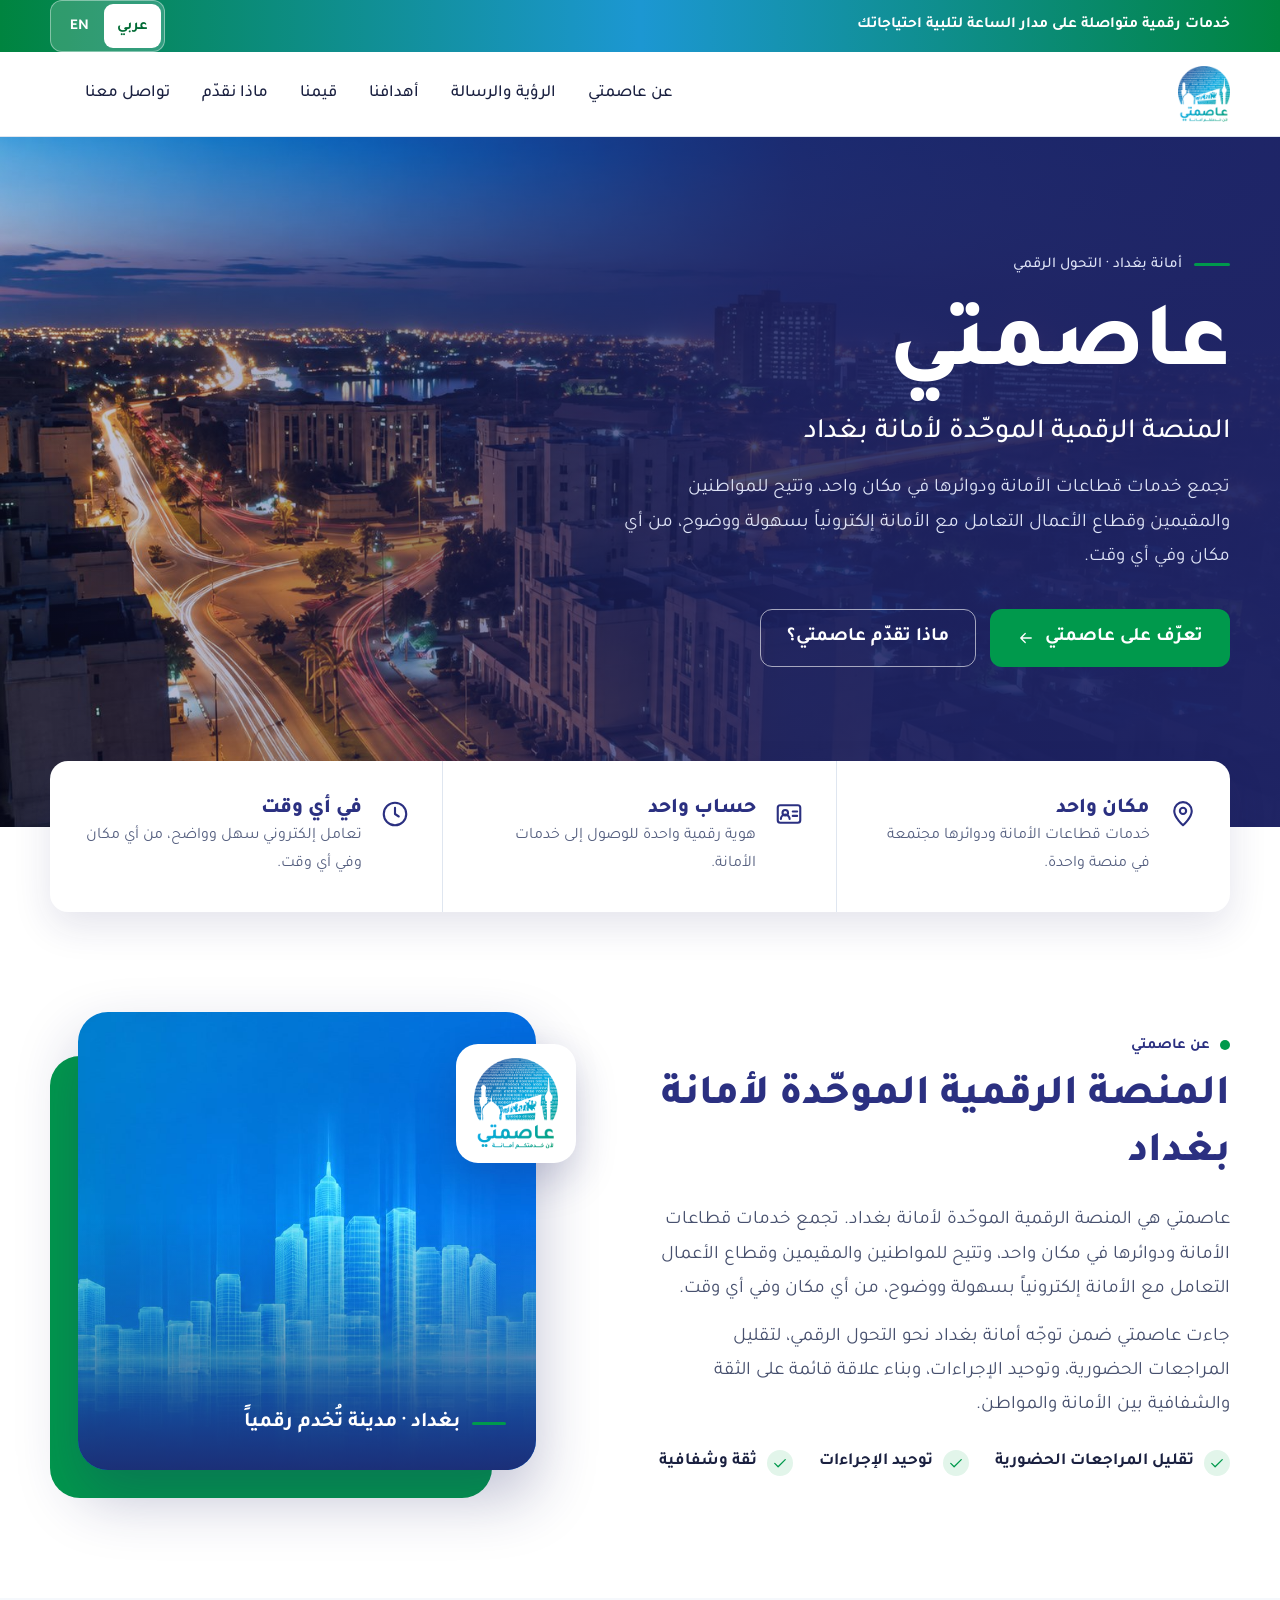
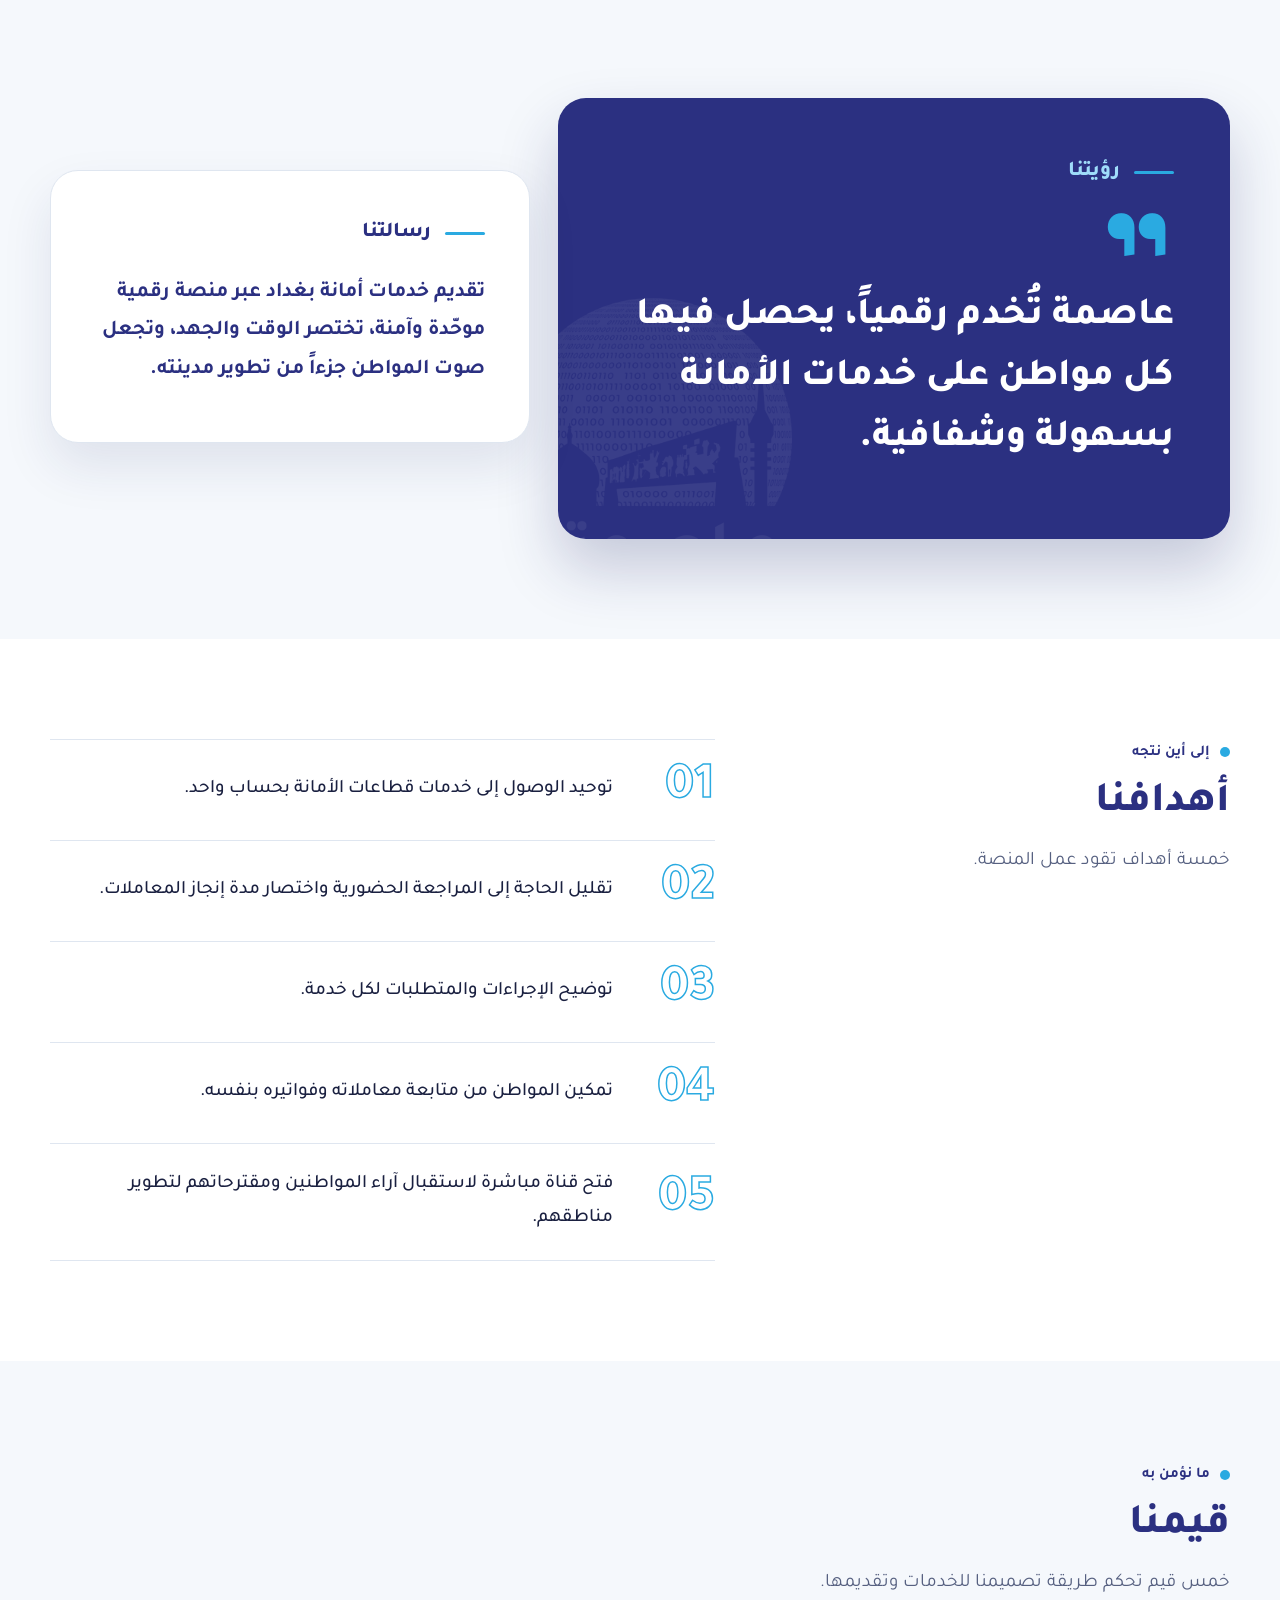
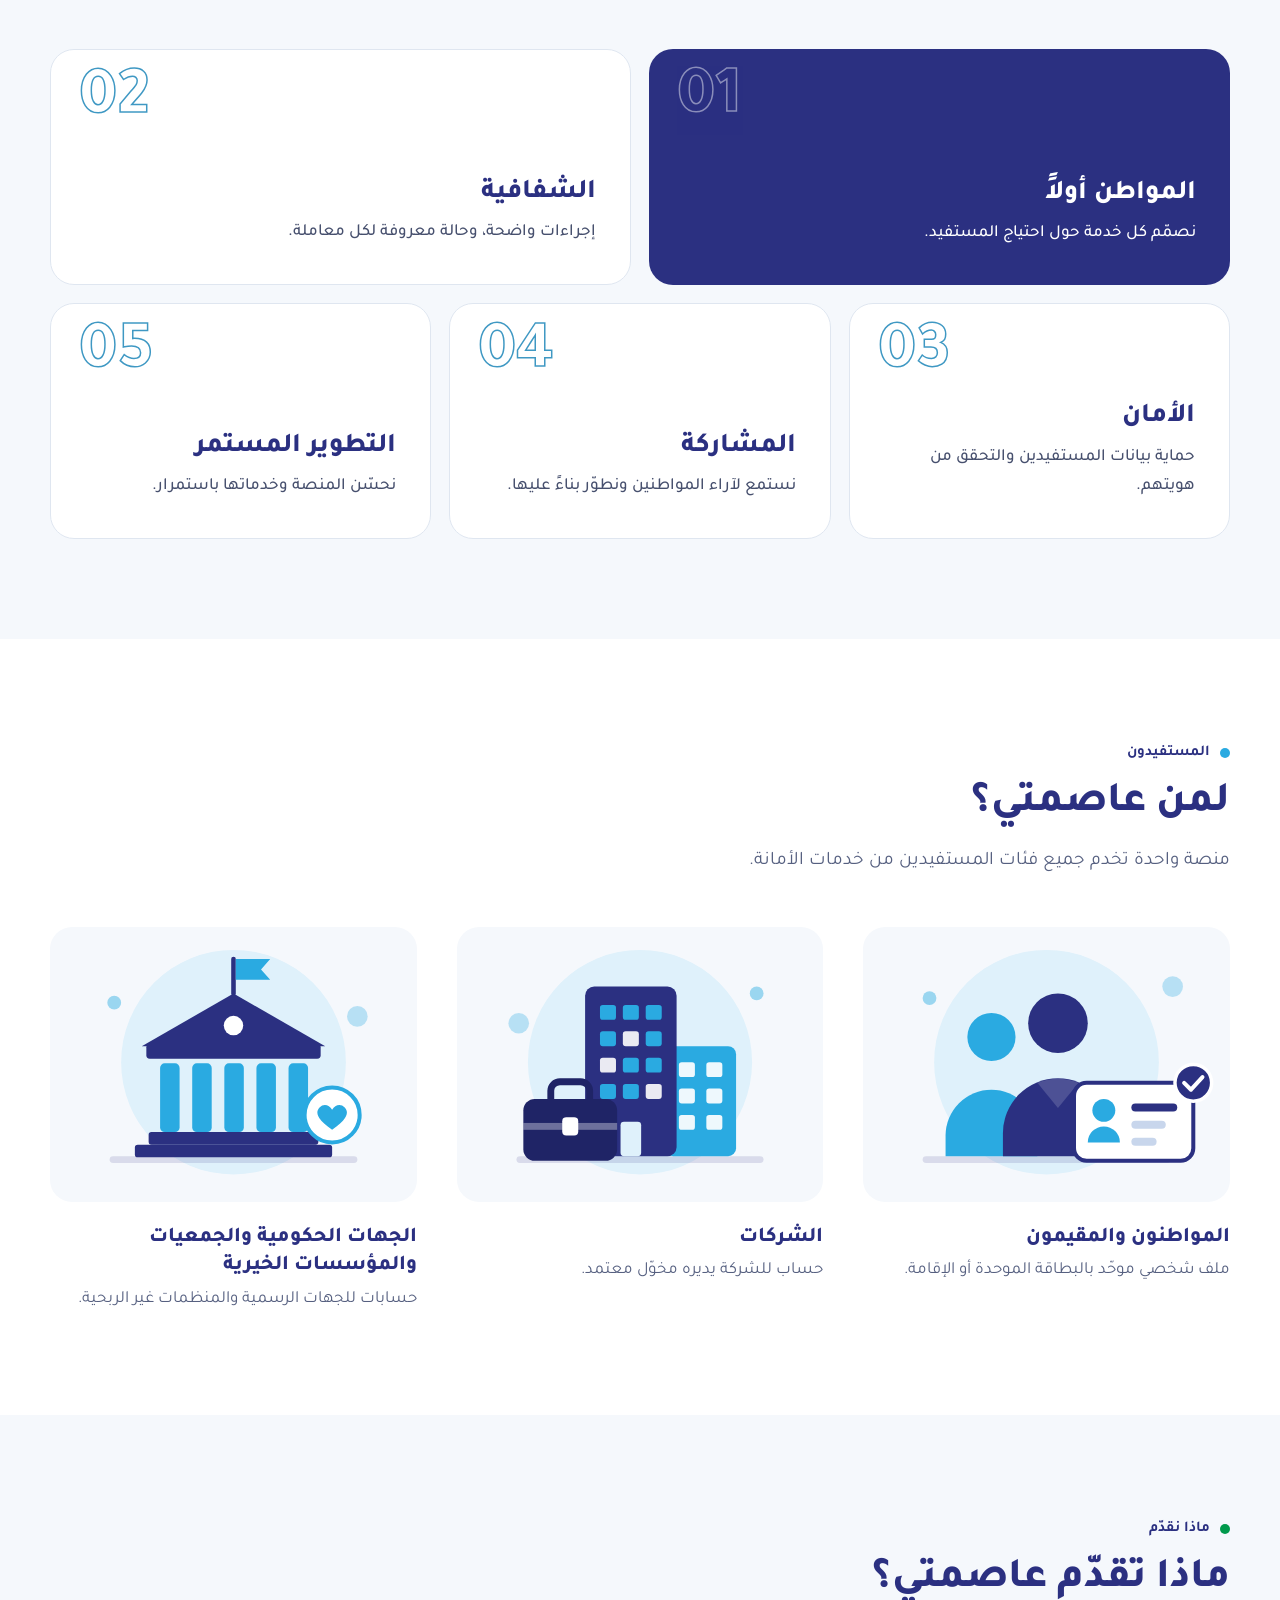
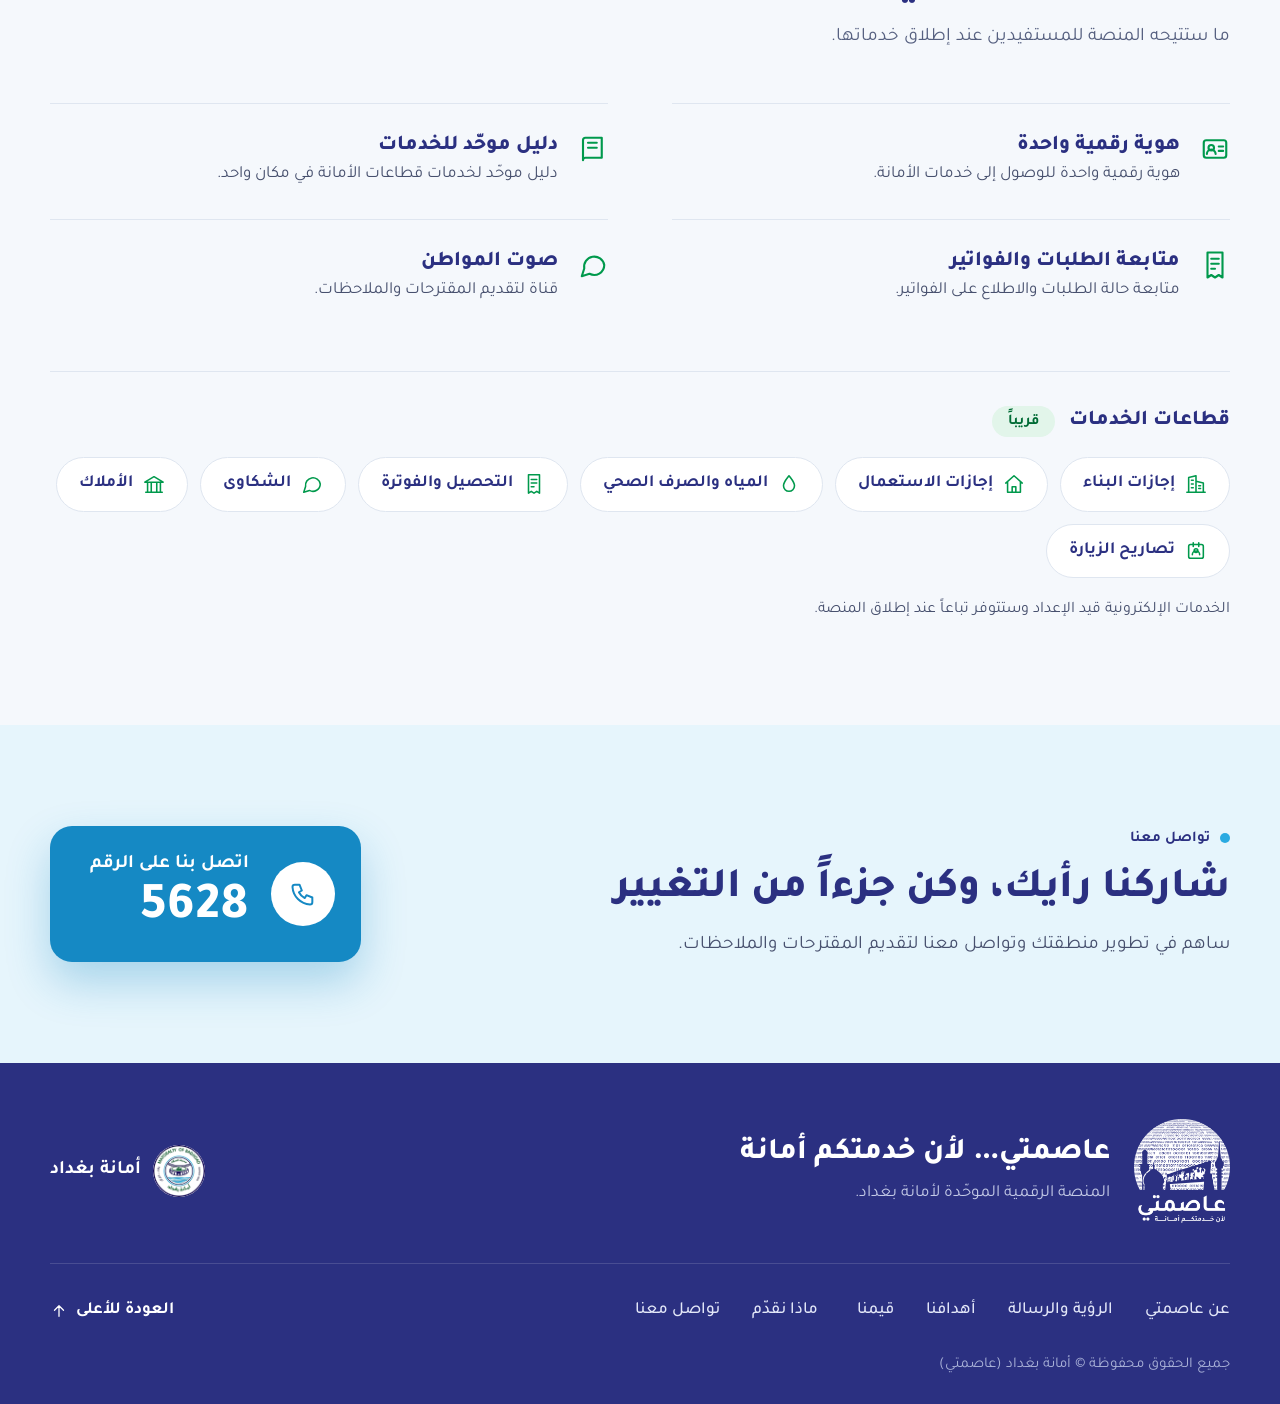
==== index.html @ 7b626559 "Add gradient top bar with tagline and language switch Co-Authored-By: Claude Fable 5.2 <noreply@anth" ====
<!DOCTYPE html>
<html lang="ar" dir="rtl">
<head>
  <meta charset="UTF-8">
  <meta name="viewport" content="width=device-width, initial-scale=1.0">
  <title>عاصمتي | المنصة الرقمية الموحّدة لأمانة بغداد</title>
  <meta name="description" content="عاصمتي هي المنصة الرقمية الموحّدة لأمانة بغداد. تجمع خدمات قطاعات الأمانة ودوائرها في مكان واحد.">
  <meta property="og:title" content="عاصمتي | Asimti">
  <meta property="og:description" content="المنصة الرقمية الموحّدة لأمانة بغداد">
  <meta property="og:image" content="assets/img/favicon-180.png">
  <link rel="icon" type="image/png" sizes="64x64" href="assets/img/favicon-64.png">
  <link rel="apple-touch-icon" href="assets/img/favicon-180.png">
  <link rel="preconnect" href="https://fonts.googleapis.com">
  <link rel="preconnect" href="https://fonts.gstatic.com" crossorigin>
  <link href="https://fonts.googleapis.com/css2?family=Tajawal:wght@400;500;700;800&display=swap" rel="stylesheet">
  <link rel="stylesheet" href="assets/css/style.css?v=25">
  <noscript><style>html:not(.ready) body { visibility: visible; }</style></noscript>
</head>
<body>
  <div class="topbar">
    <div class="container">
      <span data-i18n="top.tagline"></span>
      <div class="lang" role="group" aria-label="Language">
        <button type="button" data-lang="ar" lang="ar">عربي</button>
        <button type="button" data-lang="en" lang="en">EN</button>
      </div>
    </div>
  </div>
  <header class="site-header" id="top">
    <div class="container">
      <div class="nav">
        <a class="brand" href="#top">
          <img src="assets/img/logo.png" alt="" width="52" height="56">
          <span class="sr-only" data-i18n="brand"></span>
        </a>
        <nav class="links" id="navLinks" aria-label="Main"><a href="#about" data-i18n="nav.about"></a><a href="#vision" data-i18n="nav.vision"></a><a href="#goals" data-i18n="nav.goals"></a><a href="#values" data-i18n="nav.values"></a><a href="#offer" data-i18n="nav.offer"></a><a href="#contact" data-i18n="nav.contact"></a></nav>
        <div class="tools">
          <button class="nav-toggle" id="navToggle" type="button" aria-expanded="false" aria-controls="navLinks"><svg viewBox="0 0 24 24" width="26" height="26" fill="none" stroke="currentColor" stroke-width="1.7" stroke-linecap="round" stroke-linejoin="round" aria-hidden="true"><path d="M4 6h16M4 12h16M4 18h16"/></svg><span class="sr-only" data-i18n="nav.menu"></span></button>
        </div>
      </div>
    </div>
  </header>

  <main>
    <section class="hero" id="hero">
      <img class="hero-bg" src="assets/img/hero.jpg" alt="" width="1877" height="838" fetchpriority="high">
      <div class="container">
        <div class="hero-text">
          <span class="hero-eyebrow" data-i18n="hero.badge"></span>
          <h1 data-i18n="hero.title"></h1>
          <p class="hero-lead" data-i18n="hero.lead"></p>
          <p class="hero-copy" data-i18n="hero.text"></p>
          <div class="hero-actions">
            <a class="btn btn-green" href="#about"><span data-i18n="hero.cta1"></span><svg viewBox="0 0 24 24" width="18" height="18" fill="none" stroke="currentColor" stroke-width="1.7" stroke-linecap="round" stroke-linejoin="round" aria-hidden="true"><path d="M19 12H5M11 6l-6 6 6 6"/></svg></a>
            <a class="btn btn-outline" href="#offer" data-i18n="hero.cta2"></a>
          </div>
        </div>
      </div>
    </section>

    <section class="highlights">
      <div class="container">
        <div class="hi-bar">
          <article class="hi">
            <span class="hi-ic"><svg viewBox="0 0 24 24" width="30" height="30" fill="none" stroke="currentColor" stroke-width="1.7" stroke-linecap="round" stroke-linejoin="round" aria-hidden="true"><path d="M12 21s7-6.200 7-11.500A7 7 0 0 0 5 9.500C5 14.800 12 21 12 21Z"/><circle cx="12" cy="9.500" r="2.500"/></svg></span>
            <div><h2 data-i18n="hi.1.t"></h2><p data-i18n="hi.1.d"></p></div>
          </article>
          <article class="hi">
            <span class="hi-ic"><svg viewBox="0 0 24 24" width="30" height="30" fill="none" stroke="currentColor" stroke-width="1.7" stroke-linecap="round" stroke-linejoin="round" aria-hidden="true"><rect x="3" y="5" width="18" height="14" rx="2"/><circle cx="9" cy="11" r="2.200"/><path d="M5.500 16a3.500 3.500 0 0 1 7 0M15 10h3.500M15 13.500h3.500"/></svg></span>
            <div><h2 data-i18n="hi.2.t"></h2><p data-i18n="hi.2.d"></p></div>
          </article>
          <article class="hi">
            <span class="hi-ic"><svg viewBox="0 0 24 24" width="30" height="30" fill="none" stroke="currentColor" stroke-width="1.7" stroke-linecap="round" stroke-linejoin="round" aria-hidden="true"><circle cx="12" cy="12" r="9"/><path d="M12 7v5l3 2"/></svg></span>
            <div><h2 data-i18n="hi.3.t"></h2><p data-i18n="hi.3.d"></p></div>
          </article>
        </div>
      </div>
    </section>

    <section class="section" id="about">
      <div class="container about-grid">
        <div class="reveal">
          <header class="sec-head start">
          <span class="eyebrow" data-i18n="about.eyebrow"></span>
          <h2 data-i18n="about.title"></h2>
        </header>
          <p class="lead" data-i18n="about.p1"></p>
          <p class="lead" data-i18n="about.p2"></p>
          <ul class="ticks">
            <li><svg viewBox="0 0 24 24" width="18" height="18" fill="none" stroke="currentColor" stroke-width="1.7" stroke-linecap="round" stroke-linejoin="round" aria-hidden="true"><path d="m5 12.500 4.500 4.500L19 7.500"/></svg><span data-i18n="about.k1"></span></li>
            <li><svg viewBox="0 0 24 24" width="18" height="18" fill="none" stroke="currentColor" stroke-width="1.7" stroke-linecap="round" stroke-linejoin="round" aria-hidden="true"><path d="m5 12.500 4.500 4.500L19 7.500"/></svg><span data-i18n="about.k2"></span></li>
            <li><svg viewBox="0 0 24 24" width="18" height="18" fill="none" stroke="currentColor" stroke-width="1.7" stroke-linecap="round" stroke-linejoin="round" aria-hidden="true"><path d="m5 12.500 4.500 4.500L19 7.500"/></svg><span data-i18n="about.k3"></span></li>
          </ul>
        </div>
        <figure class="about-art reveal">
          <div class="photo">
            <img src="assets/img/city.jpg" alt="" width="2172" height="724" loading="lazy">
            <figcaption data-i18n="about.caption"></figcaption>
          </div>
          <span class="badge"><img src="assets/img/logo.png" alt="" width="84" height="91"></span>
        </figure>
      </div>
    </section>

    <section class="section alt" id="vision">
      <div class="container vm">
        <article class="vm-vision reveal">
          <img class="vm-mark" src="assets/img/logo-white.png" alt="" width="368" height="400" loading="lazy">
          <h2 data-i18n="vision.title"></h2>
          <p data-i18n="vision.text"></p>
        </article>
        <article class="vm-mission reveal">
          <h2 data-i18n="mission.title"></h2>
          <p data-i18n="mission.text"></p>
        </article>
      </div>
    </section>

    <section class="section" id="goals">
      <div class="container split">
        <header class="sec-head start">
          <span class="eyebrow" data-i18n="goals.eyebrow"></span>
          <h2 data-i18n="goals.title"></h2>
          <p data-i18n="goals.lead"></p>
        </header>
        <ol class="goals">
          <li class="reveal"><span class="num">01</span><p data-i18n="goals.1"></p></li>
          <li class="reveal"><span class="num">02</span><p data-i18n="goals.2"></p></li>
          <li class="reveal"><span class="num">03</span><p data-i18n="goals.3"></p></li>
          <li class="reveal"><span class="num">04</span><p data-i18n="goals.4"></p></li>
          <li class="reveal"><span class="num">05</span><p data-i18n="goals.5"></p></li>
        </ol>
      </div>
    </section>

    <section class="section alt" id="values">
      <div class="container">
        <header class="sec-head start">
          <span class="eyebrow" data-i18n="values.eyebrow"></span>
          <h2 data-i18n="values.title"></h2>
          <p data-i18n="values.lead"></p>
        </header>
        <div class="values">
          <article class="value v1 reveal">
            <span class="idx" aria-hidden="true">01</span>
            <h3 data-i18n="values.1.t"></h3>
            <p data-i18n="values.1.d"></p>
          </article>
          <article class="value v2 reveal">
            <span class="idx" aria-hidden="true">02</span>
            <h3 data-i18n="values.2.t"></h3>
            <p data-i18n="values.2.d"></p>
          </article>
          <article class="value v3 reveal">
            <span class="idx" aria-hidden="true">03</span>
            <h3 data-i18n="values.3.t"></h3>
            <p data-i18n="values.3.d"></p>
          </article>
          <article class="value v4 reveal">
            <span class="idx" aria-hidden="true">04</span>
            <h3 data-i18n="values.4.t"></h3>
            <p data-i18n="values.4.d"></p>
          </article>
          <article class="value v5 reveal">
            <span class="idx" aria-hidden="true">05</span>
            <h3 data-i18n="values.5.t"></h3>
            <p data-i18n="values.5.d"></p>
          </article>
        </div>
      </div>
    </section>

    <section class="section" id="who">
      <div class="container">
        <header class="sec-head">
          <span class="eyebrow" data-i18n="who.eyebrow"></span>
          <h2 data-i18n="who.title"></h2>
          <p data-i18n="who.lead"></p>
        </header>
        <div class="who">
          <article class="who-item reveal">
            <img src="assets/img/who-individual.svg?v=2" alt="" width="320" height="240" loading="lazy">
            <h3 data-i18n="who.1.t"></h3>
            <p data-i18n="who.1.d"></p>
          </article>
          <article class="who-item reveal">
            <img src="assets/img/who-business.svg?v=2" alt="" width="320" height="240" loading="lazy">
            <h3 data-i18n="who.2.t"></h3>
            <p data-i18n="who.2.d"></p>
          </article>
          <article class="who-item reveal">
            <img src="assets/img/who-government.svg?v=2" alt="" width="320" height="240" loading="lazy">
            <h3 data-i18n="who.3.t"></h3>
            <p data-i18n="who.3.d"></p>
          </article>
        </div>
      </div>
    </section>

    <section class="section alt" id="offer">
      <div class="container">
        <header class="sec-head">
          <span class="eyebrow" data-i18n="offer.eyebrow"></span>
          <h2 data-i18n="offer.title"></h2>
          <p data-i18n="offer.lead"></p>
        </header>
        <div class="offers">
          <article class="offer reveal">
            <span class="offer-ic"><svg viewBox="0 0 24 24" width="30" height="30" fill="none" stroke="currentColor" stroke-width="1.7" stroke-linecap="round" stroke-linejoin="round" aria-hidden="true"><rect x="3" y="5" width="18" height="14" rx="2"/><circle cx="9" cy="11" r="2.200"/><path d="M5.500 16a3.500 3.500 0 0 1 7 0M15 10h3.500M15 13.500h3.500"/></svg></span>
            <div>
              <h3 data-i18n="offer.1.t"></h3>
              <p data-i18n="offer.1.d"></p>
            </div>
          </article>
          <article class="offer reveal">
            <span class="offer-ic"><svg viewBox="0 0 24 24" width="30" height="30" fill="none" stroke="currentColor" stroke-width="1.7" stroke-linecap="round" stroke-linejoin="round" aria-hidden="true"><path d="M4 5a2 2 0 0 1 2-2h13v16H6a2 2 0 0 0-2 2V5ZM8 7h7M8 11h7"/></svg></span>
            <div>
              <h3 data-i18n="offer.2.t"></h3>
              <p data-i18n="offer.2.d"></p>
            </div>
          </article>
          <article class="offer reveal">
            <span class="offer-ic"><svg viewBox="0 0 24 24" width="30" height="30" fill="none" stroke="currentColor" stroke-width="1.7" stroke-linecap="round" stroke-linejoin="round" aria-hidden="true"><path d="M6 2h12v20l-3-2-3 2-3-2-3 2V2ZM9 7h6M9 11h6M9 15h3"/></svg></span>
            <div>
              <h3 data-i18n="offer.3.t"></h3>
              <p data-i18n="offer.3.d"></p>
            </div>
          </article>
          <article class="offer reveal">
            <span class="offer-ic"><svg viewBox="0 0 24 24" width="30" height="30" fill="none" stroke="currentColor" stroke-width="1.7" stroke-linecap="round" stroke-linejoin="round" aria-hidden="true"><path d="M21 12a8 8 0 0 1-11.800 7L3 21l2-6.200A8 8 0 1 1 21 12Z"/></svg></span>
            <div>
              <h3 data-i18n="offer.4.t"></h3>
              <p data-i18n="offer.4.d"></p>
            </div>
          </article>
        </div>
        <div class="sectors reveal">
          <div class="sectors-head">
            <h3 data-i18n="sectors.title"></h3>
            <span class="soon" data-i18n="soon"></span>
          </div>
          <ul class="sector-grid">
            <li><svg viewBox="0 0 24 24" width="22" height="22" fill="none" stroke="currentColor" stroke-width="1.7" stroke-linecap="round" stroke-linejoin="round" aria-hidden="true"><path d="M4 21V5l8-2v18M12 9l8 2v10M2 21h20M7 8h2M7 12h2M7 16h2M15 14h2M15 17h2"/></svg><span data-i18n="sector.1"></span></li>
            <li><svg viewBox="0 0 24 24" width="22" height="22" fill="none" stroke="currentColor" stroke-width="1.7" stroke-linecap="round" stroke-linejoin="round" aria-hidden="true"><path d="M3 11 12 3l9 8M5 10v11h14V10M10 21v-6h4v6"/></svg><span data-i18n="sector.2"></span></li>
            <li><svg viewBox="0 0 24 24" width="22" height="22" fill="none" stroke="currentColor" stroke-width="1.7" stroke-linecap="round" stroke-linejoin="round" aria-hidden="true"><path d="M12 3c3 4 6 7 6 11a6 6 0 0 1-12 0c0-4 3-7 6-11Z"/></svg><span data-i18n="sector.3"></span></li>
            <li><svg viewBox="0 0 24 24" width="22" height="22" fill="none" stroke="currentColor" stroke-width="1.7" stroke-linecap="round" stroke-linejoin="round" aria-hidden="true"><path d="M6 2h12v20l-3-2-3 2-3-2-3 2V2ZM9 7h6M9 11h6M9 15h3"/></svg><span data-i18n="sector.4"></span></li>
            <li><svg viewBox="0 0 24 24" width="22" height="22" fill="none" stroke="currentColor" stroke-width="1.7" stroke-linecap="round" stroke-linejoin="round" aria-hidden="true"><path d="M21 12a8 8 0 0 1-11.800 7L3 21l2-6.200A8 8 0 1 1 21 12Z"/></svg><span data-i18n="sector.5"></span></li>
            <li><svg viewBox="0 0 24 24" width="22" height="22" fill="none" stroke="currentColor" stroke-width="1.7" stroke-linecap="round" stroke-linejoin="round" aria-hidden="true"><path d="M3 21h18M5 21V10M9 21V10M15 21V10M19 21V10M2 10l10-6 10 6Z"/></svg><span data-i18n="sector.6"></span></li>
            <li><svg viewBox="0 0 24 24" width="22" height="22" fill="none" stroke="currentColor" stroke-width="1.7" stroke-linecap="round" stroke-linejoin="round" aria-hidden="true"><rect x="4" y="5" width="16" height="15" rx="2"/><path d="M9 3v4M15 3v4M8 16a4 4 0 0 1 8 0"/><circle cx="12" cy="11.500" r="2"/></svg><span data-i18n="sector.7"></span></li>
          </ul>
          <p class="sectors-note" data-i18n="sectors.note"></p>
        </div>
      </div>
    </section>

    <section class="section blue" id="contact">
      <div class="container contact reveal">
        <div class="contact-text">
          <span class="eyebrow" data-i18n="contact.eyebrow"></span>
          <h2 data-i18n="contact.title"></h2>
          <p data-i18n="contact.text"></p>
        </div>
        <a class="phone" href="tel:5628">
          <span class="phone-ic"><svg viewBox="0 0 24 24" width="28" height="28" fill="none" stroke="currentColor" stroke-width="1.7" stroke-linecap="round" stroke-linejoin="round" aria-hidden="true"><path d="M5 4h4l2 5-2.500 1.500a11 11 0 0 0 5 5L15 13l5 2v4a2 2 0 0 1-2 2A16 16 0 0 1 3 6a2 2 0 0 1 2-2Z"/></svg></span>
          <span class="phone-text"><small data-i18n="contact.call"></small><b dir="ltr">5628</b></span>
        </a>
      </div>
    </section>
  </main>

  <footer class="site-footer">
    <div class="container">
      <div class="footer-top">
        <div class="footer-brand">
          <img src="assets/img/logo-white.png" alt="" width="96" height="104">
          <div>
            <strong data-i18n="slogan.big"></strong>
            <p data-i18n="footer.text"></p>
          </div>
        </div>
        <span class="owner"><img src="assets/img/baghdad.png" alt="" width="52" height="52"><span data-i18n="footer.owner"></span></span>
      </div>
      <div class="footer-bottom">
        <ul class="footer-links"><li><a href="#about" data-i18n="nav.about"></a></li><li><a href="#vision" data-i18n="nav.vision"></a></li><li><a href="#goals" data-i18n="nav.goals"></a></li><li><a href="#values" data-i18n="nav.values"></a></li><li><a href="#offer" data-i18n="nav.offer"></a></li><li><a href="#contact" data-i18n="nav.contact"></a></li></ul>
        <a class="to-top" href="#top"><span data-i18n="footer.top"></span><svg viewBox="0 0 24 24" width="18" height="18" fill="none" stroke="currentColor" stroke-width="1.7" stroke-linecap="round" stroke-linejoin="round" aria-hidden="true"><path d="M12 19V5M6 11l6-6 6 6"/></svg></a>
      </div>
      <p class="footer-rights" data-i18n="footer.rights"></p>
    </div>
  </footer>

  <script src="assets/js/site.js?v=25"></script>
</body>
</html>
---- assets/css/style.css ----
/* Asimti landing page
   Brand colours and their share: Dark Blue #2b3081 (40%), Light Blue #2aaae1 (35%), Green #00994c (15%), white, grey
   Font: Tajawal */
:root {
  --navy: #2b3081;
  --navy-deep: #1f2466;
  --blue: #2aaae1;
  --blue-ink: #0f7fb5;
  --sky: #e6f5fc;
  --green: #00994c;
  --green-deep: #007f3f;
  --mint: #e2f5ea;
  --green-ink: #006b35;
  --ink: #1a2040;
  --body: #47506e;
  --muted: #566080;
  --line: #dfe6f0;
  --alt: #f5f8fc;
  --radius: 18px;
  --shadow: 0 14px 38px rgba(31, 36, 102, 0.12);
  --ease: cubic-bezier(.2, .7, .2, 1);
}

* { box-sizing: border-box; margin: 0; padding: 0; }
html { scroll-behavior: smooth; scroll-padding-top: 104px; }
html:not(.ready) body { visibility: hidden; }
body { font-family: "Tajawal", system-ui, "Segoe UI", sans-serif; background: #fff; color: var(--body); line-height: 1.8; font-size: 17px; }
img { max-width: 100%; display: block; }
a { color: inherit; text-decoration: none; }
button { font: inherit; color: inherit; cursor: pointer; }
ul, ol { list-style: none; }
h1, h2, h3, h4 { color: var(--ink); line-height: 1.35; font-weight: 700; }
.container { width: min(1180px, 100% - 48px); margin-inline: auto; }
.sr-only { position: absolute; width: 1px; height: 1px; overflow: hidden; clip: rect(0 0 0 0); white-space: nowrap; }
:focus-visible { outline: 3px solid var(--blue); outline-offset: 3px; border-radius: 6px; }

.anim .reveal { opacity: 0; transform: translateY(14px); transition: opacity .6s var(--ease), transform .6s var(--ease); }
.anim .reveal.in { opacity: 1; transform: none; }

/* ---------- buttons ---------- */
.btn { display: inline-flex; align-items: center; gap: 10px; padding: 11px 26px; border-radius: 12px; font-weight: 700; font-size: 19px; border: 1.5px solid transparent; transition: background .2s, color .2s, border-color .2s; }
.btn-green { background: var(--green); color: #fff; }
.btn-green:hover { background: var(--green-deep); }
.btn-outline { border-color: rgba(255, 255, 255, .6); color: #fff; }
.btn-outline:hover { background: rgba(255, 255, 255, .12); border-color: #fff; }
.btn-primary { background: var(--navy); color: #fff; }
html[dir="ltr"] .btn svg { transform: scaleX(-1); }

/* ---------- section basics ---------- */
.section { padding: 100px 0; --accent: var(--blue); }
.sec-head { max-width: 760px; margin-bottom: 48px; }
.eyebrow { display: inline-flex; align-items: center; gap: 10px; color: var(--navy); font-weight: 700; font-size: 15px; margin-bottom: 10px; }
.eyebrow::before { content: ""; width: 10px; height: 10px; border-radius: 50%; background: var(--accent); }
.sec-head h2, .contact h2 { font-size: clamp(30px, 3.4vw, 42px); font-weight: 800; color: var(--navy); }
.sec-head p { color: var(--muted); font-size: 19px; margin-top: 12px; }

/* ---------- header: full-width bar ---------- */
.topbar { background: linear-gradient(90deg, #00843f 0%, #1c97d2 50%, #00843f 100%); color: #fff; }
.topbar .container { display: flex; align-items: center; justify-content: space-between; gap: 16px; min-height: 50px; }
.topbar span { font-size: 15.5px; font-weight: 700; line-height: 1.5; }
.site-header { position: sticky; top: 0; z-index: 50; background: #fff; border-bottom: 1px solid var(--line); transition: box-shadow .25s; }
.site-header.scrolled { box-shadow: 0 8px 24px rgba(31, 36, 102, .09); }
.nav { position: relative; display: flex; align-items: center; gap: 20px; min-height: 84px; }
.brand { display: flex; align-items: center; gap: 14px; min-width: 44px; min-height: 44px; }
.brand img { height: 56px; width: auto; }
.brand-sep { width: 1px; height: 38px; background: var(--line); }
.brand .brand-owner { height: 46px; width: 46px; border-radius: 50%; }
.brand-text { max-width: 76px; font-size: 15px; font-weight: 700; line-height: 1.35; color: var(--navy); }
.links { display: flex; gap: 2px; margin-inline-start: auto; }
.links a { position: relative; padding: 12px 15px; font-weight: 500; color: var(--ink); transition: color .2s; }
.links a::after { content: ""; position: absolute; inset-inline: 15px; bottom: 4px; height: 3px; border-radius: 3px; background: var(--green); transform: scaleX(0); transition: transform .25s var(--ease); }
.links a:hover, .links a.active { color: var(--navy); }
.links a:hover::after, .links a.active::after { transform: scaleX(1); }
.links a.active { font-weight: 700; }
.links a.m-only { display: none; }
.tools { display: flex; align-items: center; gap: 12px; }
.lang { display: inline-flex; flex: none; padding: 3px; border-radius: 12px; background: rgba(255, 255, 255, .18); border: 1px solid rgba(255, 255, 255, .4); }
.lang button { min-height: 44px; min-width: 50px; padding: 4px 13px; border: 0; border-radius: 9px; background: none; font-weight: 700; font-size: 15px; color: #fff; transition: background .2s, color .2s; }
.lang button:hover { background: rgba(255, 255, 255, .2); }
.lang button[aria-pressed="true"] { background: #fff; color: var(--green-ink); }
.nav-cta { padding: 9px 22px; }
.nav-toggle { display: none; align-items: center; justify-content: center; min-width: 46px; min-height: 46px; background: var(--navy); border: 0; padding: 8px; border-radius: 12px; color: #fff; }

/* ---------- hero ---------- */
.hero { position: relative; overflow: hidden; background: var(--navy-deep); color: #fff; }
.hero-bg { position: absolute; inset: 0; width: 100%; height: 100%; object-fit: cover; object-position: center 60%; }
.hero::after { content: ""; position: absolute; inset: 0; background: linear-gradient(to left, rgba(31, 36, 102, .97) 0%, rgba(31, 36, 102, .88) 38%, rgba(31, 36, 102, .42) 72%, rgba(31, 36, 102, .22) 100%); }
html[dir="ltr"] .hero::after { background: linear-gradient(to right, rgba(31, 36, 102, .97) 0%, rgba(31, 36, 102, .88) 38%, rgba(31, 36, 102, .42) 72%, rgba(31, 36, 102, .22) 100%); }
.hero .container { position: relative; z-index: 1; padding-block: 112px 160px; }
.hero-text { max-width: 620px; }
.hero-eyebrow { display: inline-flex; align-items: center; gap: 12px; font-size: 15px; font-weight: 500; color: #dfe4f7; margin-bottom: 18px; }
.hero-eyebrow::before { content: ""; width: 36px; height: 3px; border-radius: 3px; background: var(--green); }
.hero h1 { color: #fff; font-size: clamp(56px, 7.4vw, 92px); font-weight: 800; line-height: 1.2; }
.hero-lead { font-size: clamp(21px, 2.3vw, 28px); font-weight: 500; color: #fff; margin-block: 6px 18px; line-height: 1.5; }
.hero-copy { font-size: 19px; color: #dde2f5; margin-bottom: 34px; }
.hero-actions { display: flex; flex-wrap: wrap; gap: 14px; }

/* ---------- highlights ---------- */
.highlights { position: relative; z-index: 2; margin-top: -66px; }
.hi-bar { display: grid; grid-template-columns: repeat(3, 1fr); background: #fff; border-radius: var(--radius); box-shadow: var(--shadow); overflow: hidden; }
.hi { display: flex; gap: 18px; align-items: flex-start; padding: 34px 32px; }
.hi + .hi { border-inline-start: 1px solid var(--line); }
.hi-ic { flex: none; color: var(--navy); margin-top: 4px; }
.hi h2 { font-size: 21px; font-weight: 800; color: var(--navy); }
.hi p { font-size: 16px; color: var(--muted); line-height: 1.7; }

/* ---------- about ---------- */
.about-grid { display: grid; grid-template-columns: 1.05fr .95fr; gap: 72px; align-items: center; }
.about-grid .sec-head { margin-bottom: 22px; }
.lead { font-size: 19px; margin-bottom: 14px; }
.ticks { display: flex; flex-wrap: wrap; gap: 10px 26px; margin-top: 24px; }
.ticks li { display: flex; align-items: center; gap: 10px; font-weight: 700; color: var(--ink); }
.ticks svg { flex: none; width: 26px; height: 26px; padding: 4px; border-radius: 50%; background: var(--mint); color: var(--green); }
.about-art { position: relative; margin-inline-start: 40px; padding-bottom: 28px; padding-inline-end: 28px; }
.about-art::before { content: ""; position: absolute; inset-block: 44px 0; inset-inline: 44px 0; border-radius: 30px; background: var(--green); }
.about-art .photo { position: relative; overflow: hidden; aspect-ratio: 1; border-radius: 30px; box-shadow: 0 28px 60px rgba(31, 36, 102, .28); }
.about-art .photo img { width: 100%; height: 100%; object-fit: cover; object-position: 18% center; }
.about-art .photo::after { content: ""; position: absolute; inset: 0; background: linear-gradient(180deg, rgba(31, 36, 102, 0) 45%, rgba(31, 36, 102, .88) 100%); }
.about-art .badge { position: absolute; z-index: 2; top: 32px; inset-inline-start: -40px; padding: 14px 18px; background: #fff; border-radius: 22px; box-shadow: 0 16px 40px rgba(31, 36, 102, .22); }
.about-art .badge img { width: 84px; height: auto; }
.about-art figcaption { position: absolute; z-index: 1; inset-inline: 30px; bottom: 28px; display: flex; align-items: center; gap: 12px; font-size: 21px; font-weight: 700; color: #fff; }
.about-art figcaption::before { content: ""; flex: none; width: 34px; height: 3px; border-radius: 3px; background: var(--green); }

/* ---------- vision / mission: two offset statement panels ---------- */
.section.alt { background: var(--alt); }
#about, #offer { --accent: var(--green); }
.vm { display: grid; grid-template-columns: 1.4fr 1fr; gap: 28px; align-items: start; }
.vm-vision, .vm-mission { position: relative; overflow: hidden; border-radius: 28px; color: #fff; }
.vm-vision { background: var(--navy); padding: 60px 56px 68px; box-shadow: 0 30px 60px rgba(31, 36, 102, .22); }
.vm-mission { background: #fff; color: var(--navy); padding: 48px 44px 52px; margin-top: 72px; border: 1px solid var(--line); box-shadow: 0 24px 50px rgba(31, 36, 102, .10); }
.vm h2 { display: flex; align-items: center; gap: 14px; font-size: 21px; font-weight: 800; color: #9fdcfa; margin-bottom: 26px; }
.vm h2::before { content: ""; width: 40px; height: 3px; border-radius: 3px; background: var(--blue); }
.vm-mission h2 { color: var(--navy); }
.vm-mission h2::before { background: var(--blue); }
.vm-vision p { position: relative; font-size: clamp(27px, 3vw, 40px); font-weight: 800; line-height: 1.6; color: #fff; }
.vm-vision p::before { content: "\201D"; display: block; height: 74px; font-size: 130px; line-height: 1; color: var(--blue); }
html[dir="ltr"] .vm-vision p::before { content: "\201C"; }
.vm-mission p { font-size: 21px; font-weight: 700; line-height: 1.85; color: var(--navy); }
.vm-mark { position: absolute; inset-inline-end: -46px; bottom: -64px; width: 280px; height: auto; opacity: .07; pointer-events: none; }


.split { display: grid; grid-template-columns: .8fr 1.2fr; gap: 72px; align-items: start; }
.split .sec-head { position: sticky; top: 130px; margin-bottom: 0; }
.goals li { display: flex; align-items: center; gap: 28px; padding: 24px 0; border-bottom: 1px solid var(--line); }
.goals li:first-child { border-top: 1px solid var(--line); }
.goals .num { flex: none; min-width: 74px; font-size: 52px; font-weight: 800; line-height: 1; color: var(--blue); -webkit-text-stroke: 1.5px var(--blue); -webkit-text-fill-color: transparent; transition: -webkit-text-fill-color .25s; }
.goals li:hover .num { -webkit-text-fill-color: var(--blue); }
.goals p { font-size: 19px; font-weight: 500; color: var(--ink); }

/* ---------- values: brand-colour mosaic ---------- */
.values { display: grid; grid-template-columns: repeat(6, 1fr); gap: 18px; }
.value { position: relative; overflow: hidden; grid-column: span 2; display: flex; flex-direction: column; justify-content: flex-end; min-height: 236px; padding: 34px 34px 36px; border-radius: 24px; transition: transform .3s var(--ease), box-shadow .3s; }
.value:hover { transform: translateY(-5px); box-shadow: var(--shadow); }
.value .idx { position: absolute; top: 18px; inset-inline-end: 28px; font-size: 68px; font-weight: 800; line-height: 1; color: currentColor; -webkit-text-stroke: 1.5px currentColor; -webkit-text-fill-color: transparent; opacity: .45; }
.value h3 { font-size: 27px; font-weight: 800; color: inherit; margin-bottom: 6px; }
.value p { font-size: 17px; font-weight: 500; line-height: 1.75; color: inherit; }
.v1 { grid-column: span 3; background: var(--navy); color: #fff; }
.v2 { grid-column: span 3; }
.v2, .v3, .v4, .v5 { background: #fff; color: var(--navy); border: 1px solid var(--line); }
.v2 p, .v3 p, .v4 p, .v5 p { color: var(--body); }
.v2 .idx, .v3 .idx, .v4 .idx, .v5 .idx { color: var(--blue-ink); opacity: .8; }


.who { display: grid; grid-template-columns: repeat(3, 1fr); gap: 40px; }
.who-item img { width: 100%; height: auto; border-radius: 22px; background: var(--alt); margin-bottom: 22px; transition: transform .4s var(--ease); }
.who-item:hover img { transform: translateY(-6px); }
.who-item h3 { font-size: 21px; font-weight: 800; color: var(--navy); margin-bottom: 4px; }
.who-item p { color: var(--muted); }

/* ---------- offer + sectors ---------- */
.section.sky { background: var(--sky); }
.offers { display: grid; grid-template-columns: repeat(2, 1fr); gap: 0 64px; }
.offer { display: flex; gap: 20px; align-items: flex-start; padding: 28px 0; border-top: 1px solid var(--line); }
.offer-ic { flex: none; color: var(--green); margin-top: 2px; }
.offer h3 { font-size: 21px; font-weight: 800; color: var(--navy); }
.offer p { color: var(--body); font-size: 17px; }
.sectors { margin-top: 36px; padding-top: 34px; border-top: 1px solid var(--line); }
.sectors-head { display: flex; align-items: center; gap: 14px; margin-bottom: 20px; }
.sectors-head h3 { font-size: 21px; font-weight: 800; color: var(--navy); }
.soon { background: var(--mint); color: var(--green-ink); font-size: 15px; font-weight: 700; padding: 2px 16px; border-radius: 999px; }
.sector-grid { display: flex; flex-wrap: wrap; gap: 12px; }
.sector-grid li { display: inline-flex; align-items: center; gap: 10px; background: #fff; border-radius: 999px; padding: 11px 22px; font-weight: 700; color: var(--navy); border: 1px solid var(--line); }
.sector-grid li svg { flex: none; color: var(--green); }
.sectors-note { margin-top: 18px; color: var(--body); font-size: 16px; }


/* ---------- contact ---------- */
.section.blue { background: var(--sky); }
.contact { display: grid; grid-template-columns: 1fr auto; gap: 56px; align-items: center; }
.contact p { color: var(--body); font-size: 19px; margin-top: 10px; max-width: 560px; }
.phone { display: flex; align-items: center; gap: 22px; padding-block: 22px; padding-inline: 26px 40px; background: #1589c4; color: #fff; border-radius: 22px; box-shadow: 0 20px 44px rgba(21, 137, 196, .30); transition: background .2s, box-shadow .2s; }
.phone:hover { background: var(--blue-ink); box-shadow: 0 24px 50px rgba(21, 137, 196, .38); }
.phone-ic { display: flex; align-items: center; justify-content: center; flex: none; width: 64px; height: 64px; border-radius: 50%; background: #fff; color: #1589c4; }
.phone-text { display: flex; flex-direction: column; }
.phone small { font-size: 19px; font-weight: 700; color: #fff; }
.phone b { font-size: 52px; font-weight: 800; line-height: 1.1; color: #fff; }
html[dir="rtl"] .phone b { text-align: right; }

/* ---------- footer ---------- */
.site-footer { background: var(--navy); color: #d5daf0; }
.footer-top { display: flex; justify-content: space-between; align-items: center; gap: 32px; flex-wrap: wrap; padding-block: 56px 40px; border-bottom: 1px solid rgba(255, 255, 255, .14); }
.footer-brand { display: flex; align-items: center; gap: 24px; }
.footer-brand img { width: 96px; height: auto; flex: none; }
.footer-brand strong { display: block; font-size: 30px; font-weight: 800; color: #fff; line-height: 1.4; margin-bottom: 4px; }
.footer-brand p { max-width: 360px; font-size: 17px; color: #c3c9e6; }
.owner { display: inline-flex; align-items: center; gap: 12px; font-weight: 700; }
.owner img { border-radius: 50%; background: #fff; }
.site-footer .owner { color: #fff; font-size: 19px; }
.footer-bottom { display: flex; justify-content: space-between; align-items: center; gap: 20px; flex-wrap: wrap; padding-block: 22px 14px; }
.footer-links { display: flex; flex-wrap: wrap; gap: 4px 32px; }
.footer-links a { display: inline-block; min-width: 44px; padding-block: 10px; font-weight: 500; color: #e3e7f8; transition: color .2s; }
.footer-links a:hover { color: #fff; text-decoration: underline; text-underline-offset: 6px; }
.to-top { display: inline-flex; align-items: center; gap: 8px; min-height: 44px; font-weight: 700; color: #fff; transition: color .2s; }
.to-top:hover { color: #fff; text-decoration: underline; text-underline-offset: 6px; }
.footer-rights { padding-bottom: 26px; font-size: 15px; color: #aab2d8; }

/* ---------- 404 ---------- */
.nf { min-height: 100vh; display: flex; flex-direction: column; align-items: center; justify-content: center; gap: 10px; text-align: center; padding: 24px; }
.nf h1 { font-size: 80px; font-weight: 800; color: var(--navy); line-height: 1; }
.nf p { color: var(--muted); margin-bottom: 14px; }

/* ---------- responsive ---------- */
@media (max-width: 1180px) {
  .tools .owner span { display: none; }
  .links a { padding: 9px 11px; font-size: 16px; }
}
@media (max-width: 1000px) {
  .values { grid-template-columns: repeat(3, 1fr); row-gap: 40px; }
}
@media (max-width: 900px) {
  .nav-toggle { display: inline-flex; }
  .nav { min-height: 64px; }
  .brand img { height: 46px; }
  .links { display: none; position: absolute; top: 100%; inset-inline: -24px; flex-direction: column; gap: 2px; background: #fff; padding: 10px 24px 16px; border-top: 1px solid var(--line); box-shadow: 0 18px 30px rgba(15, 19, 70, .14); }
  .links.open { display: flex; }
  .links a { padding: 12px 14px; }
  .tools { margin-inline-start: auto; gap: 8px; }
  .tools .owner { display: none; }
  .hero .container { padding-block: 76px 130px; }
  .hero::after, html[dir="ltr"] .hero::after { background: linear-gradient(180deg, rgba(31, 36, 102, .9), rgba(31, 36, 102, .8)); }
  .hi-bar, .vm, .who, .about-grid, .split, .offers { grid-template-columns: 1fr; }
  .about-grid, .split { gap: 44px; }
  .split .sec-head { position: static; }
  .vm-inner, .mission .vm-inner { max-width: none; padding: 60px 24px; }
  .section { padding: 70px 0; }
  .contact { grid-template-columns: 1fr; gap: 30px; }
  .footer-grid { grid-template-columns: 1fr 1fr; gap: 40px; }
  .footer-brand { grid-column: 1 / -1; }
  .who { gap: 44px; }
  .who-item img { max-width: 420px; }
}
@media (max-width: 600px) {
  .container { width: calc(100% - 36px); }
  .values { grid-template-columns: 1fr; row-gap: 28px; }
  .value h3 { margin-top: 10px; }
  .footer-grid { grid-template-columns: 1fr; }
  .lang-btn span { display: none; }
  .lang-btn { padding: 9px; }
  .goals li { gap: 16px; padding: 20px 0; }
  .goals .num { min-width: 52px; font-size: 38px; }
  .goals p { font-size: 17px; }
  .about-art { padding-inline-start: 40px; }
  .about-art .frame { inset-inline-end: -8px; }
  .phone b { font-size: 46px; }
  .phone { width: 100%; }
  .hero-actions .btn { width: 100%; justify-content: center; }
}
@media (max-width: 900px) {
  .vm-mission { margin-top: 0; }
  .vm-vision { padding: 44px 30px 50px; }
  .vm-mission { padding: 40px 30px 44px; }
  .values { grid-template-columns: repeat(2, 1fr); }
  .value, .v2 { grid-column: span 1; }
  .v1 { grid-column: span 2; }
  .footer-top { padding-block: 52px 36px; }
}
@media (max-width: 600px) {
  .values { grid-template-columns: 1fr; }
  .value, .v1, .v2 { grid-column: span 1; min-height: 200px; }
  .footer-brand { flex-direction: column; align-items: flex-start; gap: 16px; }
}
@media (max-width: 1180px) {
  .brand-text { display: none; }
  .links a { padding: 12px 10px; }
  .links a::after { inset-inline: 10px; }
}
@media (max-width: 900px) {
  .links a.m-only { display: block; }
  .links a::after { display: none; }
  .links a.active { background: var(--sky); border-radius: 12px; }
  .brand img { height: 46px; }
  .brand .brand-owner { height: 38px; width: 38px; }
  .nav-cta { display: none; }
  .about-art { margin-inline-start: 26px; }
  .about-art .badge { inset-inline-start: -26px; }
}
@media (max-width: 600px) {
  .brand-sep, .brand .brand-owner { display: none; }
  .lang button { padding: 4px 10px; }
  .about-art .badge img { width: 64px; }
}
@media (min-width: 601px) and (max-width: 900px) {
  .hi-bar { grid-template-columns: repeat(3, 1fr); }
  .hi { flex-direction: column; gap: 10px; padding: 26px 22px; }
  .hi + .hi { border-top: 0; border-inline-start: 1px solid var(--line); }
  .who { grid-template-columns: repeat(3, 1fr); gap: 24px; }
  .offers { grid-template-columns: repeat(2, 1fr); gap: 0 40px; }
  .about-art { max-width: 520px; }
  .contact { grid-template-columns: 1fr auto; gap: 32px; }
}
@media (max-width: 600px) {
  body { font-size: 16.5px; }
  .section { padding: 56px 0; }
  .sec-head { margin-bottom: 30px; }
  .sec-head h2, .contact h2 { font-size: 28px; }
  .sec-head p { font-size: 17px; }
  .btn { font-size: 18.7px; }

  .hero .container { padding-block: 52px 108px; }
  .hero h1 { font-size: 60px; }
  .hero-lead { font-size: 21px; }
  .hero-copy { font-size: 17px; margin-bottom: 28px; }

  .highlights { margin-top: -62px; }
  .hi { gap: 16px; padding: 20px 22px; }
  .hi h2 { font-size: 19px; }
  .hi p { font-size: 15.5px; }

  .lead { font-size: 17px; }
  .ticks { gap: 10px 20px; }
  .about-art { margin-inline-start: 18px; padding-bottom: 18px; padding-inline-end: 18px; }
  .about-art::before { inset-block: 30px 0; inset-inline: 30px 0; border-radius: 24px; }
  .about-art .photo { aspect-ratio: 16 / 11; border-radius: 24px; }
  .about-art .badge { top: 18px; inset-inline-start: -18px; padding: 10px 12px; border-radius: 16px; }
  .about-art .badge img { width: 52px; }
  .about-art figcaption { inset-inline: 20px; bottom: 18px; font-size: 16.5px; }
  .about-art figcaption::before { width: 22px; }

  .vm { gap: 16px; }
  .vm-vision { padding: 34px 26px 38px; border-radius: 24px; }
  .vm-mission { padding: 32px 26px 34px; border-radius: 24px; }
  .vm h2 { margin-bottom: 16px; }
  .vm-vision p { font-size: 24px; }
  .vm-vision p::before { height: 58px; font-size: 100px; }
  .vm-mission p { font-size: 19px; }
  .vm-mark { width: 200px; }

  .goals li { gap: 16px; padding: 18px 0; }
  .goals .num { min-width: 50px; font-size: 36px; }
  .goals p { font-size: 17px; }

  .values { gap: 12px; }
  .value, .v1, .v2 { min-height: 0; padding: 22px 24px 24px; border-radius: 20px; }
  .value .idx { position: static; display: block; font-size: 34px; margin-bottom: 10px; }
  .value h3 { font-size: 21px; margin: 0 0 4px; }
  .value p { font-size: 16px; }

  .who { gap: 22px; }
  .who-item { display: grid; grid-template-columns: 108px 1fr; column-gap: 18px; align-items: center; }
  .who-item img { grid-row: span 2; margin: 0; border-radius: 16px; }
  .who-item h3 { align-self: end; font-size: 19px; }
  .who-item p { align-self: start; font-size: 15.5px; }

  .offer { gap: 16px; padding: 20px 0; }
  .offer h3 { font-size: 19px; }
  .offer p { font-size: 16px; }
  .sectors { margin-top: 26px; padding-top: 26px; }
  .sector-grid { gap: 8px; }
  .sector-grid li { padding: 9px 16px; font-size: 15.5px; }

  .contact p { font-size: 17px; }
  .phone { padding-block: 18px; }
  .phone b { font-size: 42px; }
  .phone-ic { width: 56px; height: 56px; }

  .footer-top { padding-block: 44px 30px; }
  .footer-brand img { width: 80px; }
  .footer-brand strong { font-size: 27px; }
  .footer-links { gap: 0 26px; }
}
@media (max-width: 600px) {
  .hi-bar { grid-template-columns: repeat(3, 1fr); }
  .hi { flex-direction: column; align-items: center; gap: 8px; padding: 18px 6px 16px; text-align: center; }
  .hi + .hi { border-top: 0; border-inline-start: 1px solid var(--line); }
  .hi-ic { margin-top: 0; }
  .hi h2 { font-size: 16px; }
  .hi p { position: absolute; width: 1px; height: 1px; overflow: hidden; clip: rect(0 0 0 0); white-space: nowrap; }
  .highlights { margin-top: -52px; }
}
@media (max-width: 600px) {
  .topbar span { font-size: 14.5px; }
  .lang button { min-width: 46px; padding: 4px 10px; }
}
@media (prefers-reduced-motion: reduce) {
  html { scroll-behavior: auto; }
  * { transition: none !important; }
}
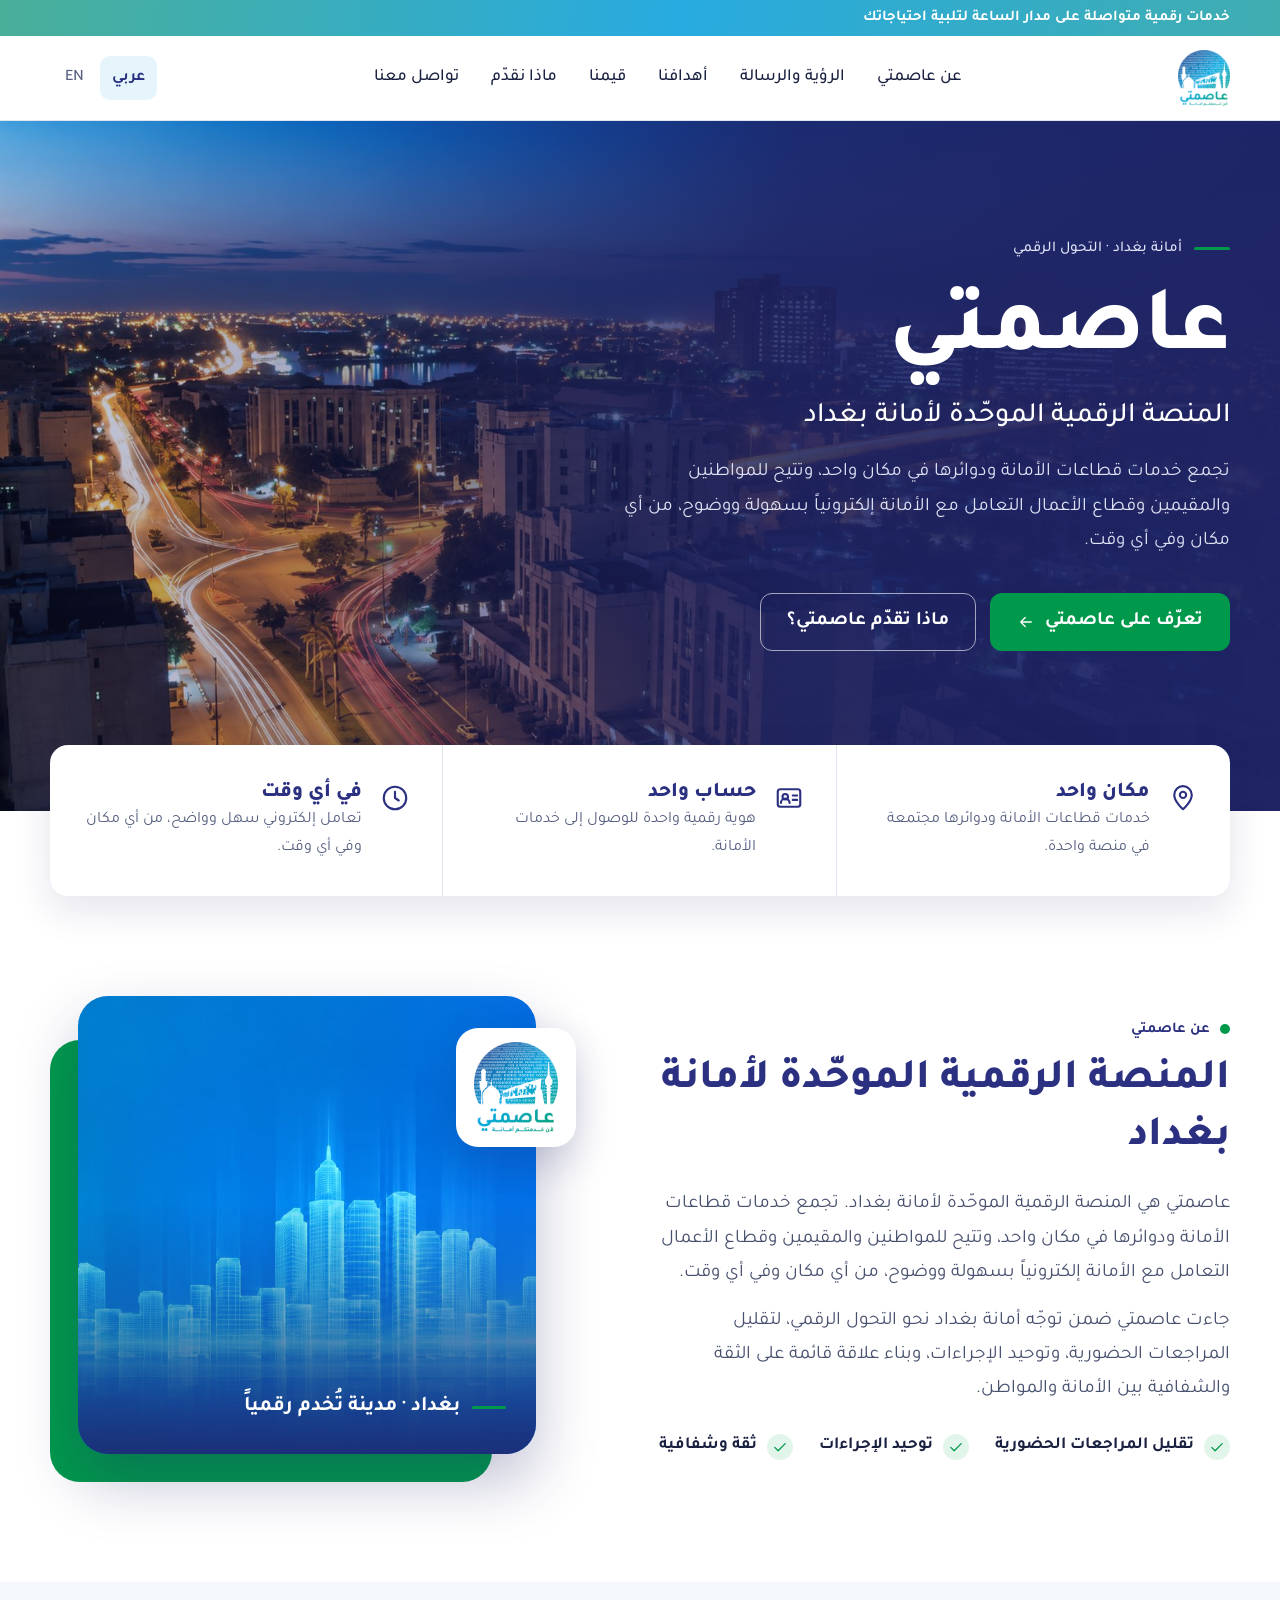
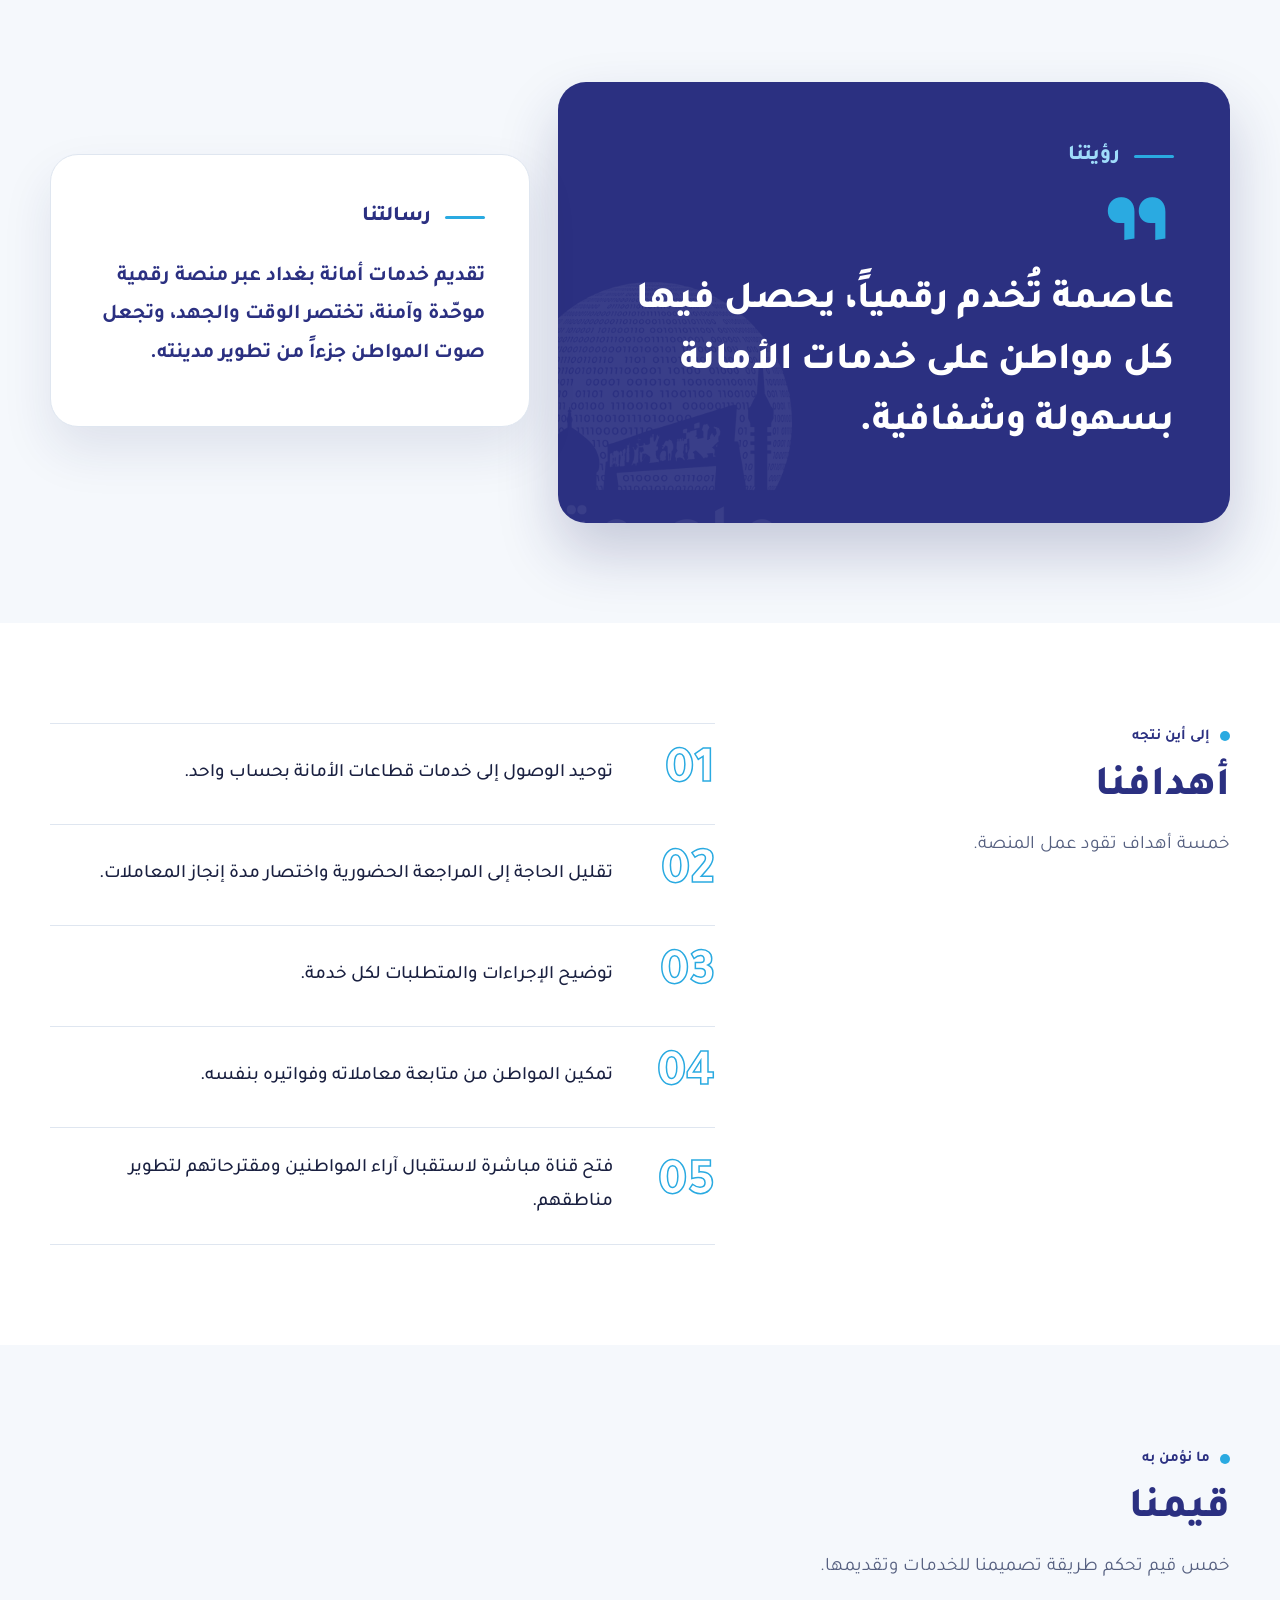
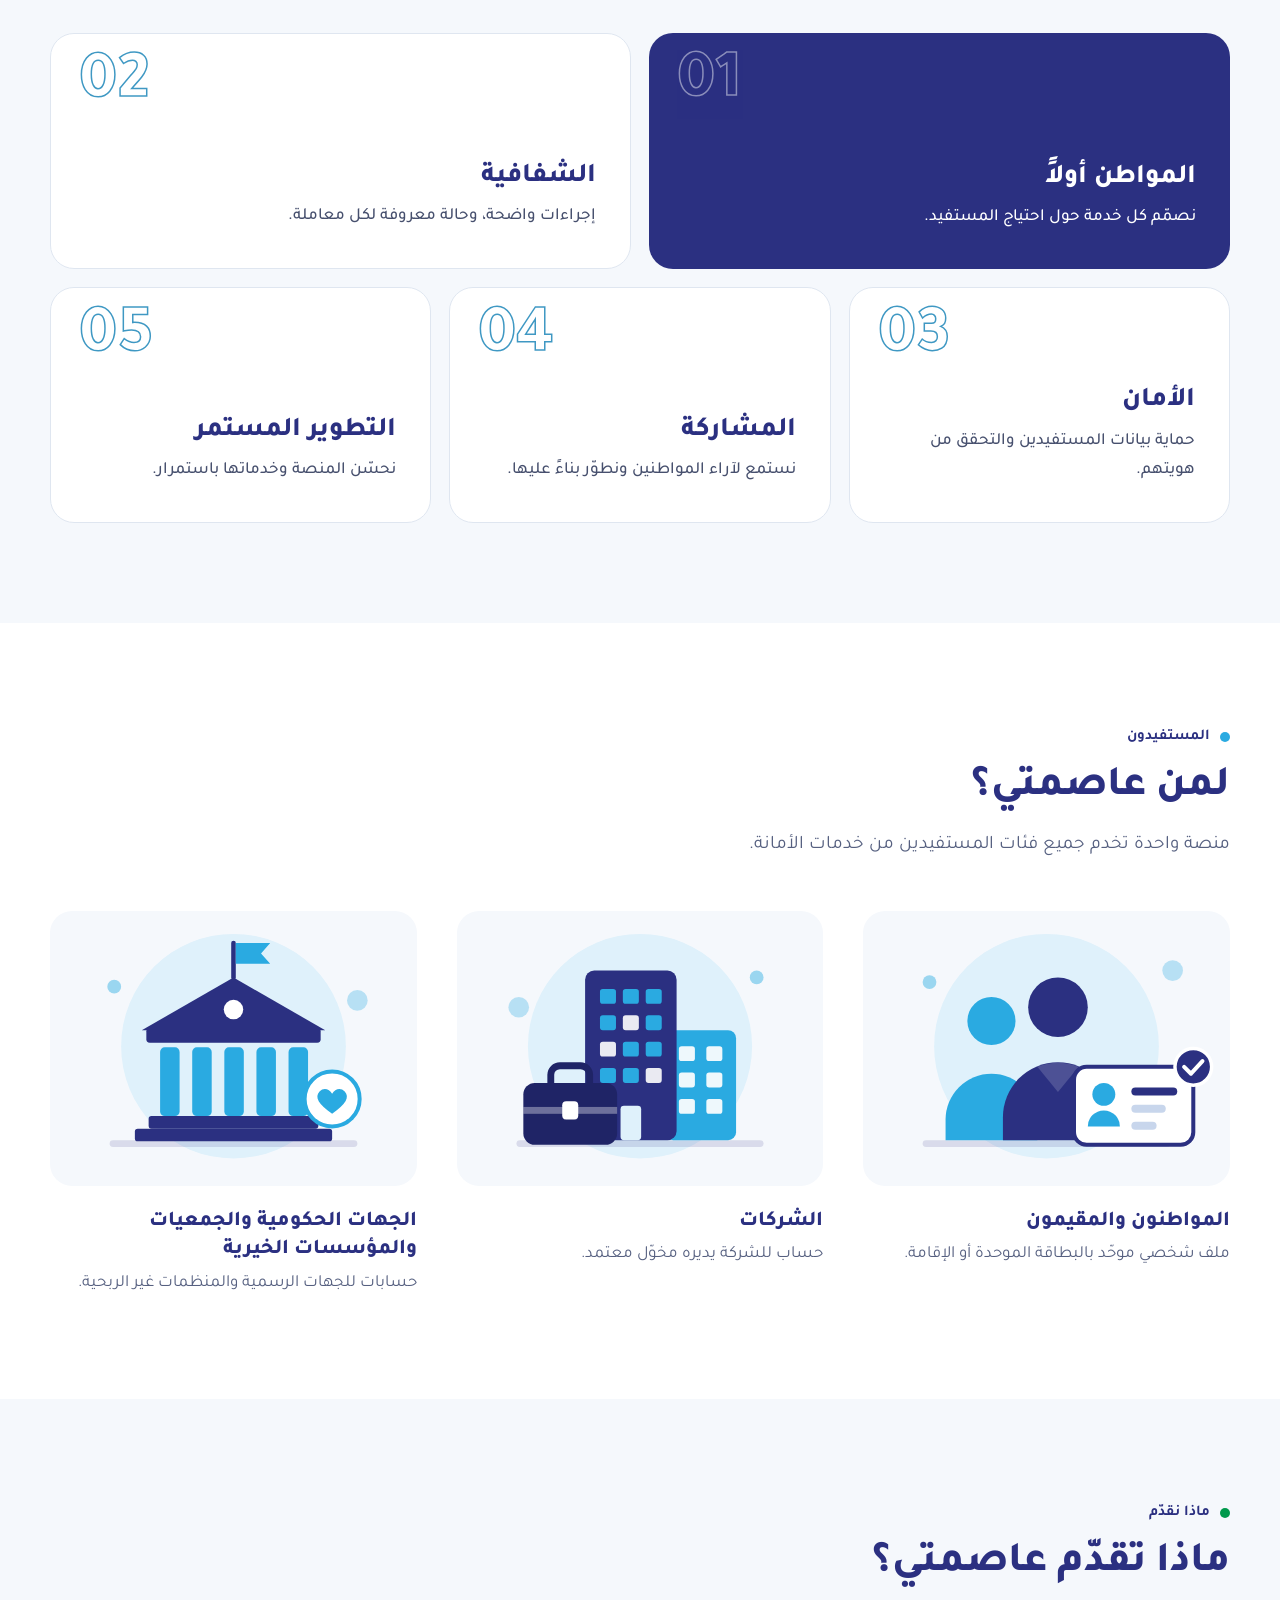
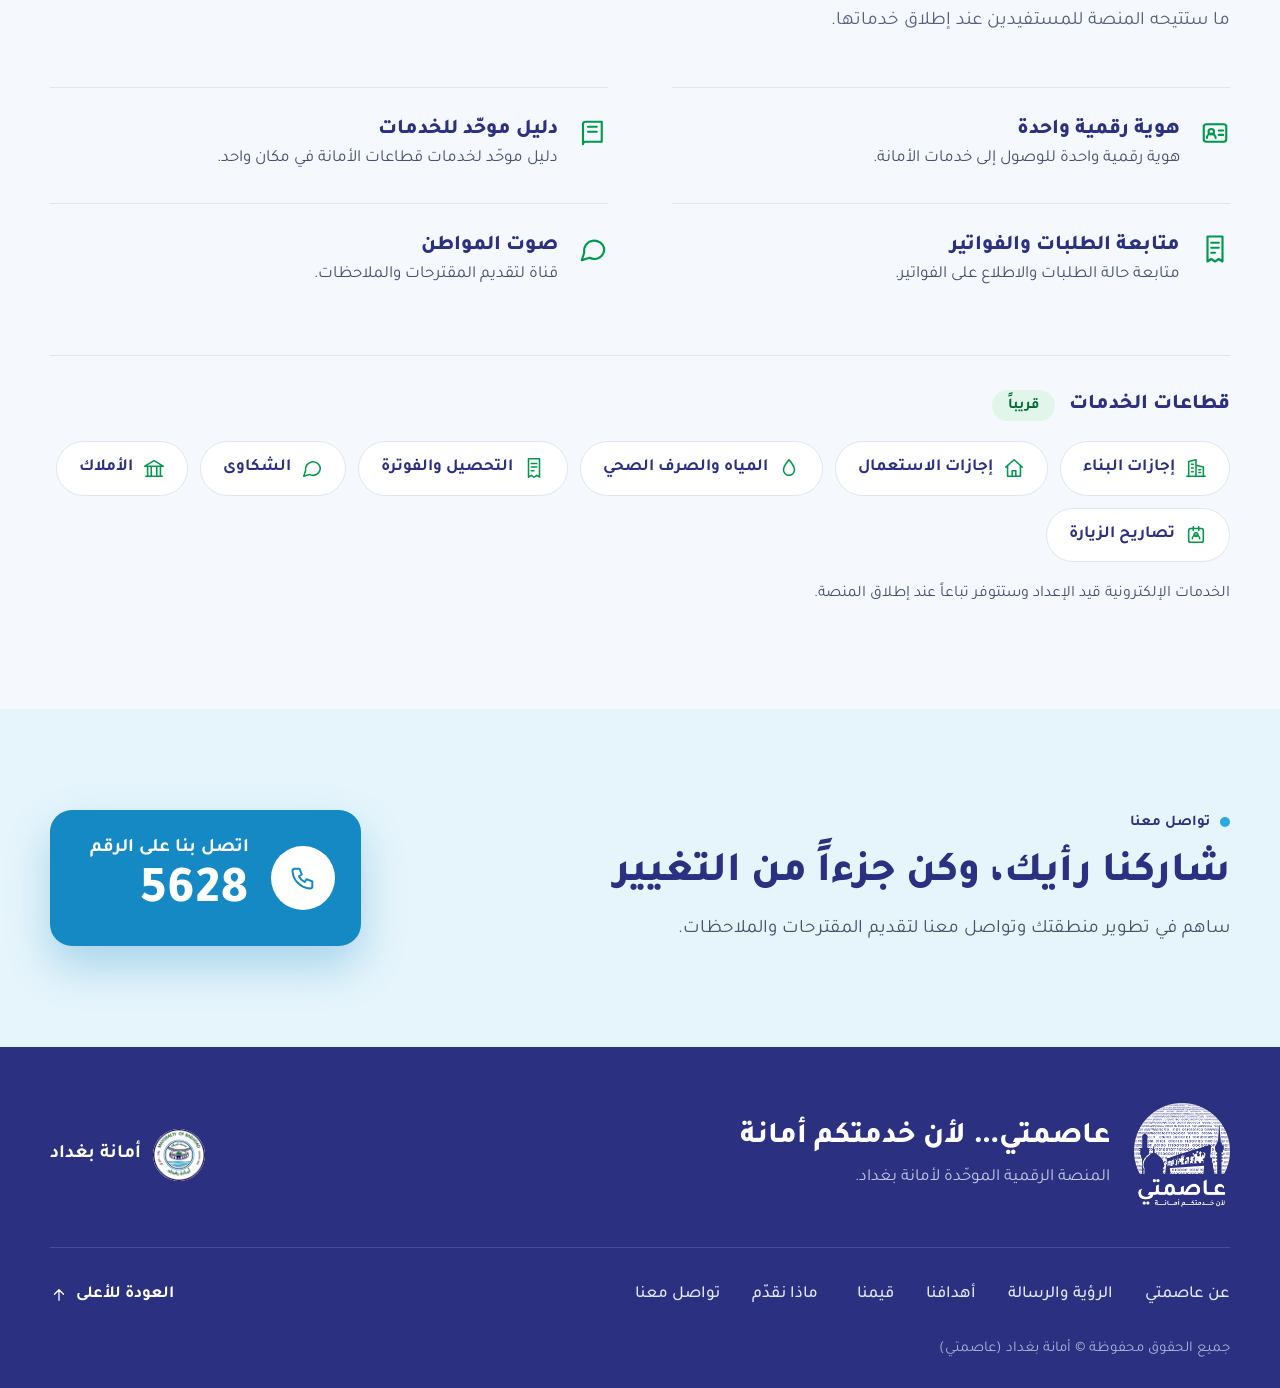
==== commit f3e4d390: "Slim top bar in the prototype colours; light language switch back in the header Co-Authored-By: Clau" ====
--- a/index.html
+++ b/index.html
@@ -13,17 +13,13 @@
   <link rel="preconnect" href="https://fonts.googleapis.com">
   <link rel="preconnect" href="https://fonts.gstatic.com" crossorigin>
   <link href="https://fonts.googleapis.com/css2?family=Tajawal:wght@400;500;700;800&display=swap" rel="stylesheet">
-  <link rel="stylesheet" href="assets/css/style.css?v=25">
+  <link rel="stylesheet" href="assets/css/style.css?v=26">
   <noscript><style>html:not(.ready) body { visibility: visible; }</style></noscript>
 </head>
 <body>
   <div class="topbar">
     <div class="container">
       <span data-i18n="top.tagline"></span>
-      <div class="lang" role="group" aria-label="Language">
-        <button type="button" data-lang="ar" lang="ar">عربي</button>
-        <button type="button" data-lang="en" lang="en">EN</button>
-      </div>
     </div>
   </div>
   <header class="site-header" id="top">
@@ -35,6 +31,10 @@
         </a>
         <nav class="links" id="navLinks" aria-label="Main"><a href="#about" data-i18n="nav.about"></a><a href="#vision" data-i18n="nav.vision"></a><a href="#goals" data-i18n="nav.goals"></a><a href="#values" data-i18n="nav.values"></a><a href="#offer" data-i18n="nav.offer"></a><a href="#contact" data-i18n="nav.contact"></a></nav>
         <div class="tools">
+          <div class="lang" role="group" aria-label="Language">
+            <button type="button" data-lang="ar" lang="ar">عربي</button>
+            <button type="button" data-lang="en" lang="en">EN</button>
+          </div>
           <button class="nav-toggle" id="navToggle" type="button" aria-expanded="false" aria-controls="navLinks"><svg viewBox="0 0 24 24" width="26" height="26" fill="none" stroke="currentColor" stroke-width="1.7" stroke-linecap="round" stroke-linejoin="round" aria-hidden="true"><path d="M4 6h16M4 12h16M4 18h16"/></svg><span class="sr-only" data-i18n="nav.menu"></span></button>
         </div>
       </div>
@@ -288,6 +288,6 @@
     </div>
   </footer>
 
-  <script src="assets/js/site.js?v=25"></script>
+  <script src="assets/js/site.js?v=26"></script>
 </body>
 </html>
--- a/assets/css/style.css
+++ b/assets/css/style.css
@@ -55,9 +55,9 @@
 .sec-head p { color: var(--muted); font-size: 19px; margin-top: 12px; }
 
 /* ---------- header: full-width bar ---------- */
-.topbar { background: linear-gradient(90deg, #00843f 0%, #1c97d2 50%, #00843f 100%); color: #fff; }
-.topbar .container { display: flex; align-items: center; justify-content: space-between; gap: 16px; min-height: 50px; }
-.topbar span { font-size: 15.5px; font-weight: 700; line-height: 1.5; }
+.topbar { background: linear-gradient(100deg, #4aaf99, #28abe0 53%, #40adb0); color: #fff; }
+.topbar .container { display: flex; align-items: center; min-height: 36px; }
+.topbar span { font-size: 15px; font-weight: 700; line-height: 1.5; }
 .site-header { position: sticky; top: 0; z-index: 50; background: #fff; border-bottom: 1px solid var(--line); transition: box-shadow .25s; }
 .site-header.scrolled { box-shadow: 0 8px 24px rgba(31, 36, 102, .09); }
 .nav { position: relative; display: flex; align-items: center; gap: 20px; min-height: 84px; }
@@ -66,7 +66,7 @@
 .brand-sep { width: 1px; height: 38px; background: var(--line); }
 .brand .brand-owner { height: 46px; width: 46px; border-radius: 50%; }
 .brand-text { max-width: 76px; font-size: 15px; font-weight: 700; line-height: 1.35; color: var(--navy); }
-.links { display: flex; gap: 2px; margin-inline-start: auto; }
+.links { display: flex; gap: 2px; margin-inline: auto; }
 .links a { position: relative; padding: 12px 15px; font-weight: 500; color: var(--ink); transition: color .2s; }
 .links a::after { content: ""; position: absolute; inset-inline: 15px; bottom: 4px; height: 3px; border-radius: 3px; background: var(--green); transform: scaleX(0); transition: transform .25s var(--ease); }
 .links a:hover, .links a.active { color: var(--navy); }
@@ -74,10 +74,10 @@
 .links a.active { font-weight: 700; }
 .links a.m-only { display: none; }
 .tools { display: flex; align-items: center; gap: 12px; }
-.lang { display: inline-flex; flex: none; padding: 3px; border-radius: 12px; background: rgba(255, 255, 255, .18); border: 1px solid rgba(255, 255, 255, .4); }
-.lang button { min-height: 44px; min-width: 50px; padding: 4px 13px; border: 0; border-radius: 9px; background: none; font-weight: 700; font-size: 15px; color: #fff; transition: background .2s, color .2s; }
-.lang button:hover { background: rgba(255, 255, 255, .2); }
-.lang button[aria-pressed="true"] { background: #fff; color: var(--green-ink); }
+.lang { display: inline-flex; flex: none; gap: 2px; }
+.lang button { min-height: 44px; min-width: 48px; padding: 4px 12px; border: 0; border-radius: 10px; background: none; font-weight: 500; font-size: 16px; color: var(--muted); transition: background .2s, color .2s; }
+.lang button:hover { color: var(--navy); background: var(--alt); }
+.lang button[aria-pressed="true"] { background: var(--sky); color: var(--navy); font-weight: 700; }
 .nav-cta { padding: 9px 22px; }
 .nav-toggle { display: none; align-items: center; justify-content: center; min-width: 46px; min-height: 46px; background: var(--navy); border: 0; padding: 8px; border-radius: 12px; color: #fff; }
 
@@ -388,7 +388,8 @@
   .highlights { margin-top: -52px; }
 }
 @media (max-width: 600px) {
-  .topbar span { font-size: 14.5px; }
+  .topbar span { font-size: 13px; white-space: nowrap; overflow: hidden; text-overflow: ellipsis; }
+  .topbar .container { min-height: 32px; }
   .lang button { min-width: 46px; padding: 4px 10px; }
 }
 @media (prefers-reduced-motion: reduce) {
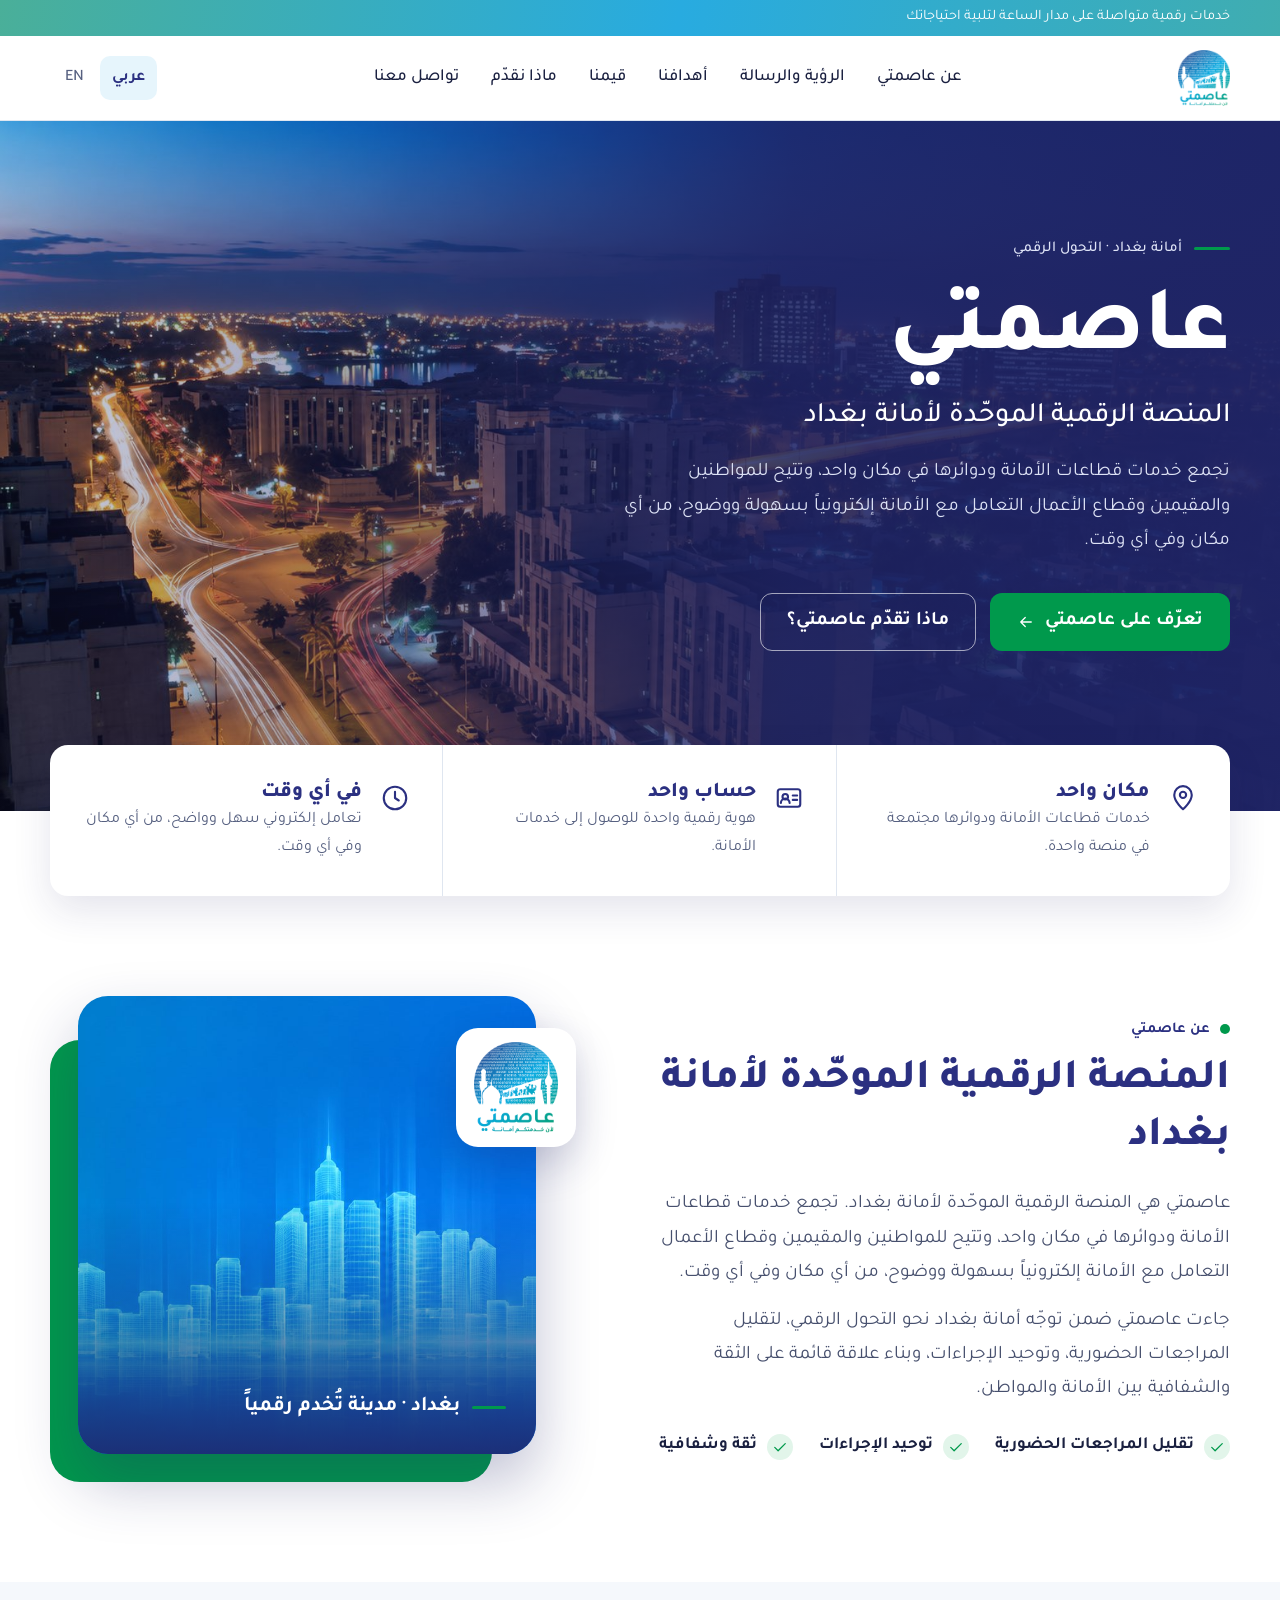
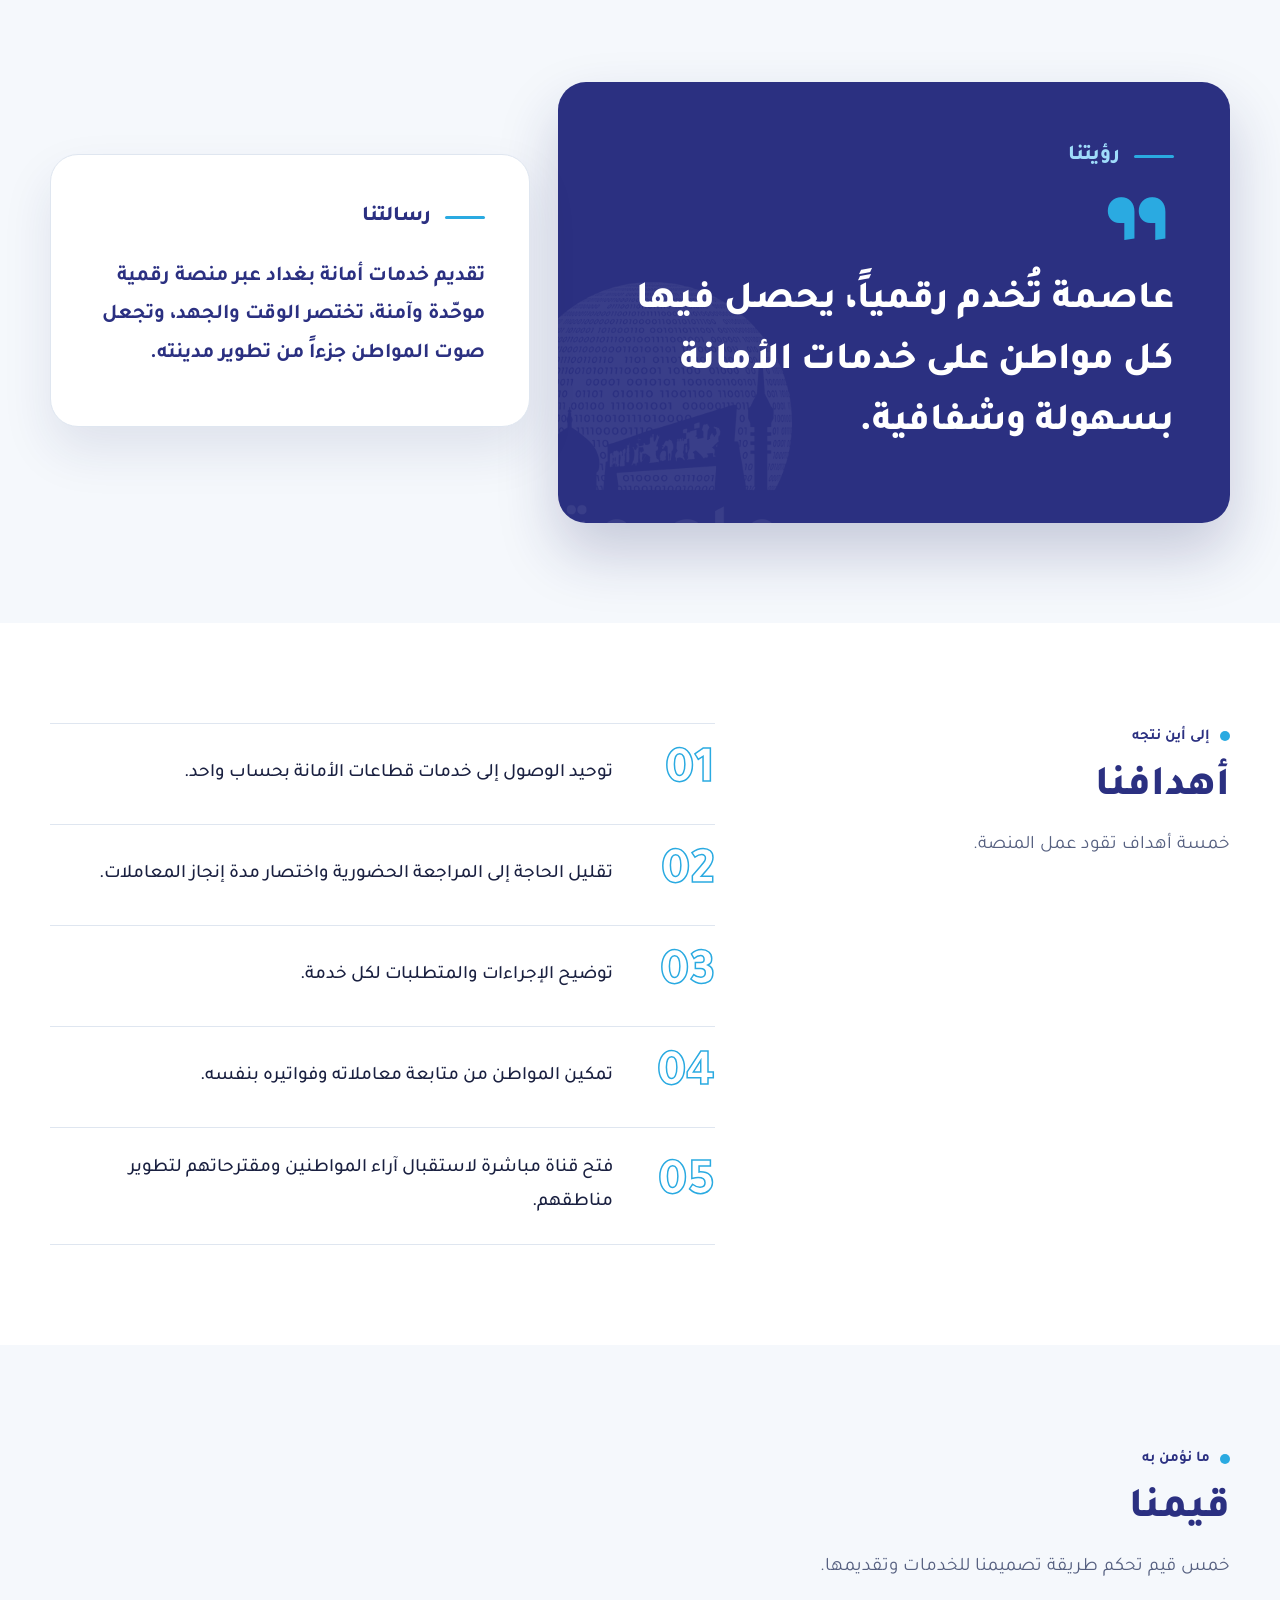
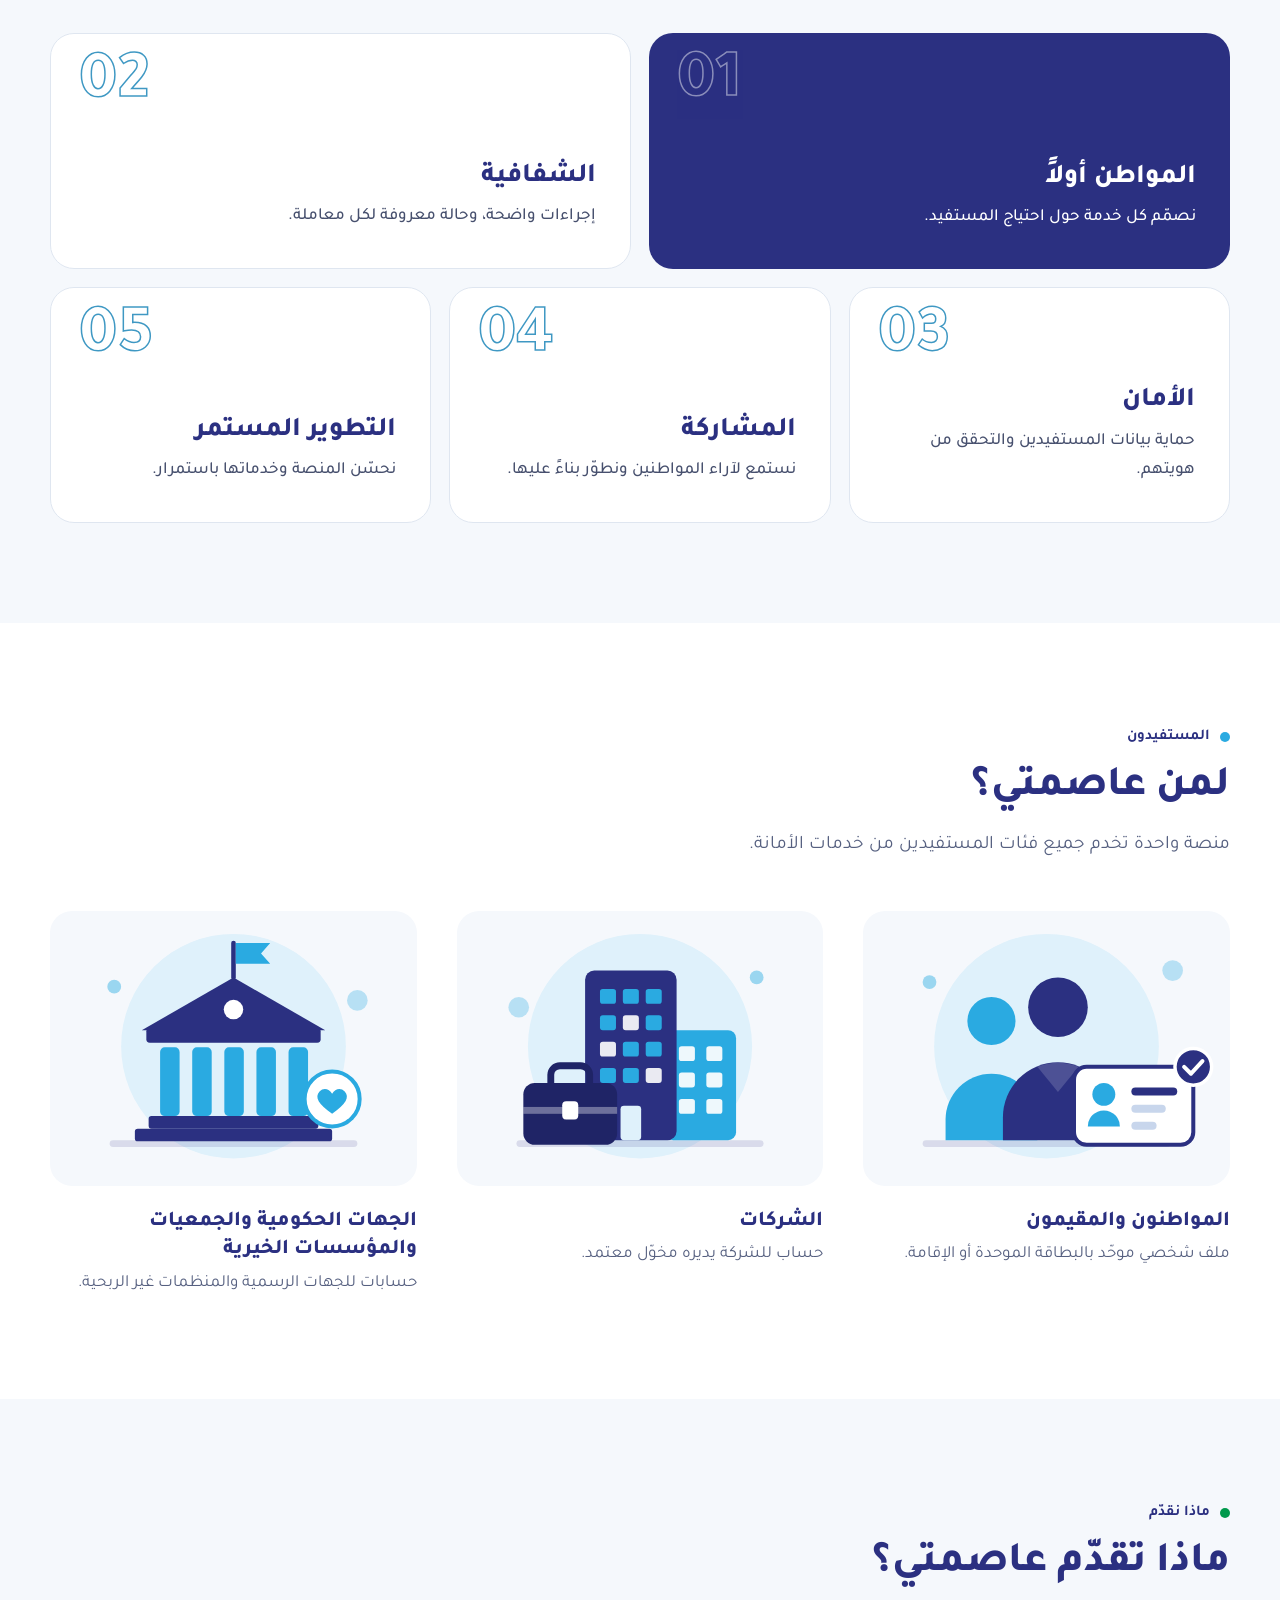
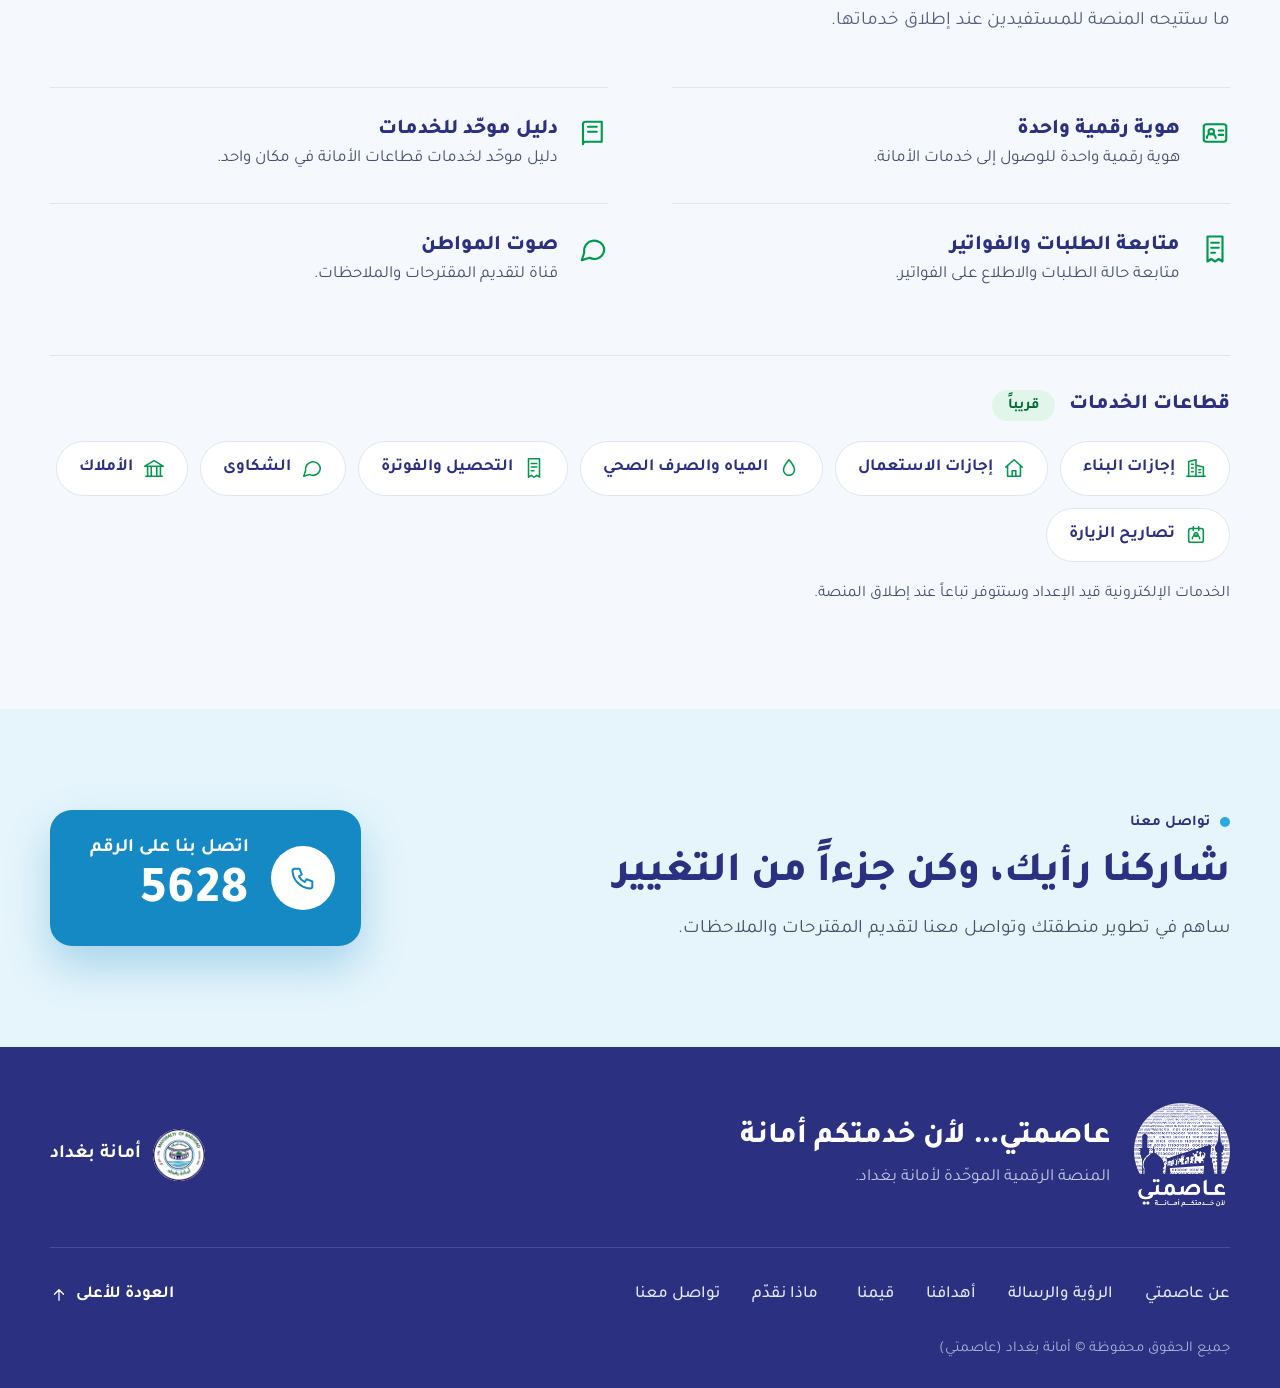
==== commit 4c728a9b: "Lighter tagline text in the top bar Co-Authored-By: Claude Fable 5.2 <noreply@anthropic.com>" ====
--- a/index.html
+++ b/index.html
@@ -13,7 +13,7 @@
   <link rel="preconnect" href="https://fonts.googleapis.com">
   <link rel="preconnect" href="https://fonts.gstatic.com" crossorigin>
   <link href="https://fonts.googleapis.com/css2?family=Tajawal:wght@400;500;700;800&display=swap" rel="stylesheet">
-  <link rel="stylesheet" href="assets/css/style.css?v=26">
+  <link rel="stylesheet" href="assets/css/style.css?v=27">
   <noscript><style>html:not(.ready) body { visibility: visible; }</style></noscript>
 </head>
 <body>
@@ -288,6 +288,6 @@
     </div>
   </footer>
 
-  <script src="assets/js/site.js?v=26"></script>
+  <script src="assets/js/site.js?v=27"></script>
 </body>
 </html>
--- a/assets/css/style.css
+++ b/assets/css/style.css
@@ -57,7 +57,7 @@
 /* ---------- header: full-width bar ---------- */
 .topbar { background: linear-gradient(100deg, #4aaf99, #28abe0 53%, #40adb0); color: #fff; }
 .topbar .container { display: flex; align-items: center; min-height: 36px; }
-.topbar span { font-size: 15px; font-weight: 700; line-height: 1.5; }
+.topbar span { font-size: 14.5px; font-weight: 400; line-height: 1.5; }
 .site-header { position: sticky; top: 0; z-index: 50; background: #fff; border-bottom: 1px solid var(--line); transition: box-shadow .25s; }
 .site-header.scrolled { box-shadow: 0 8px 24px rgba(31, 36, 102, .09); }
 .nav { position: relative; display: flex; align-items: center; gap: 20px; min-height: 84px; }
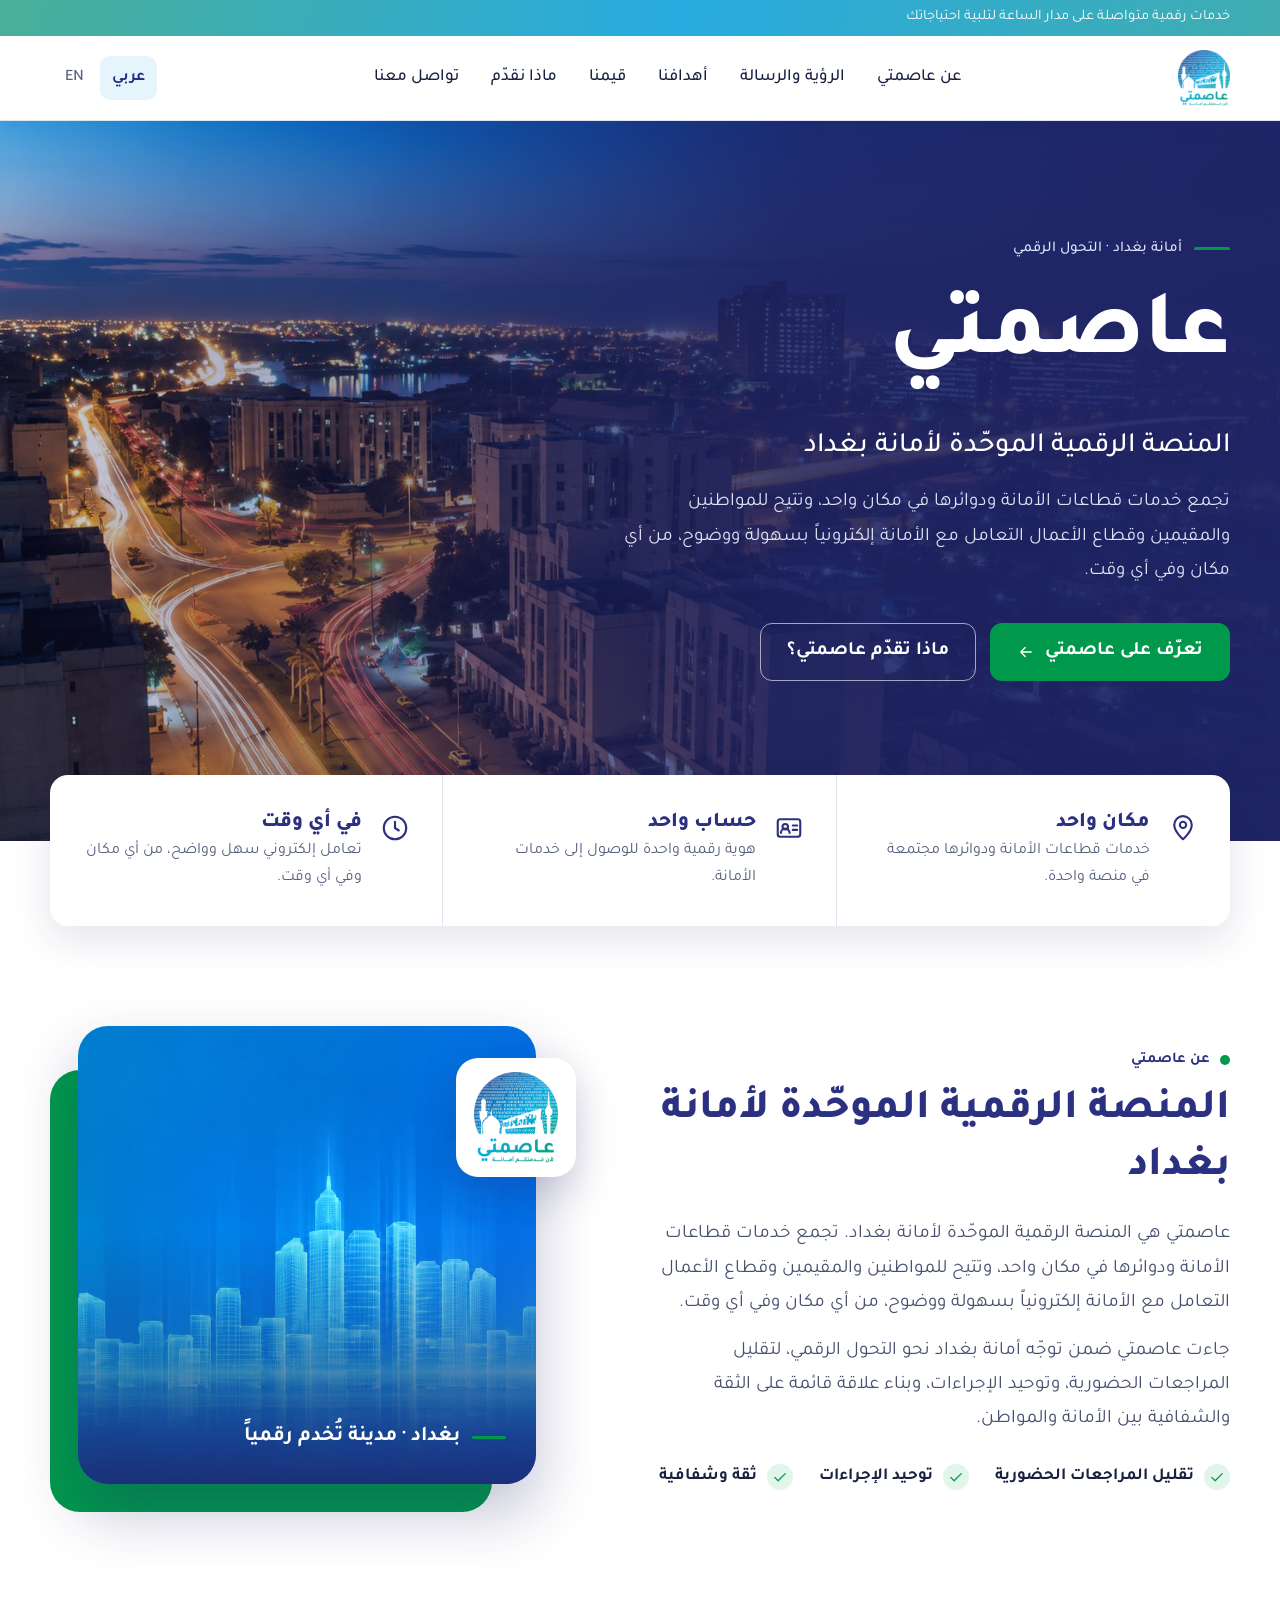
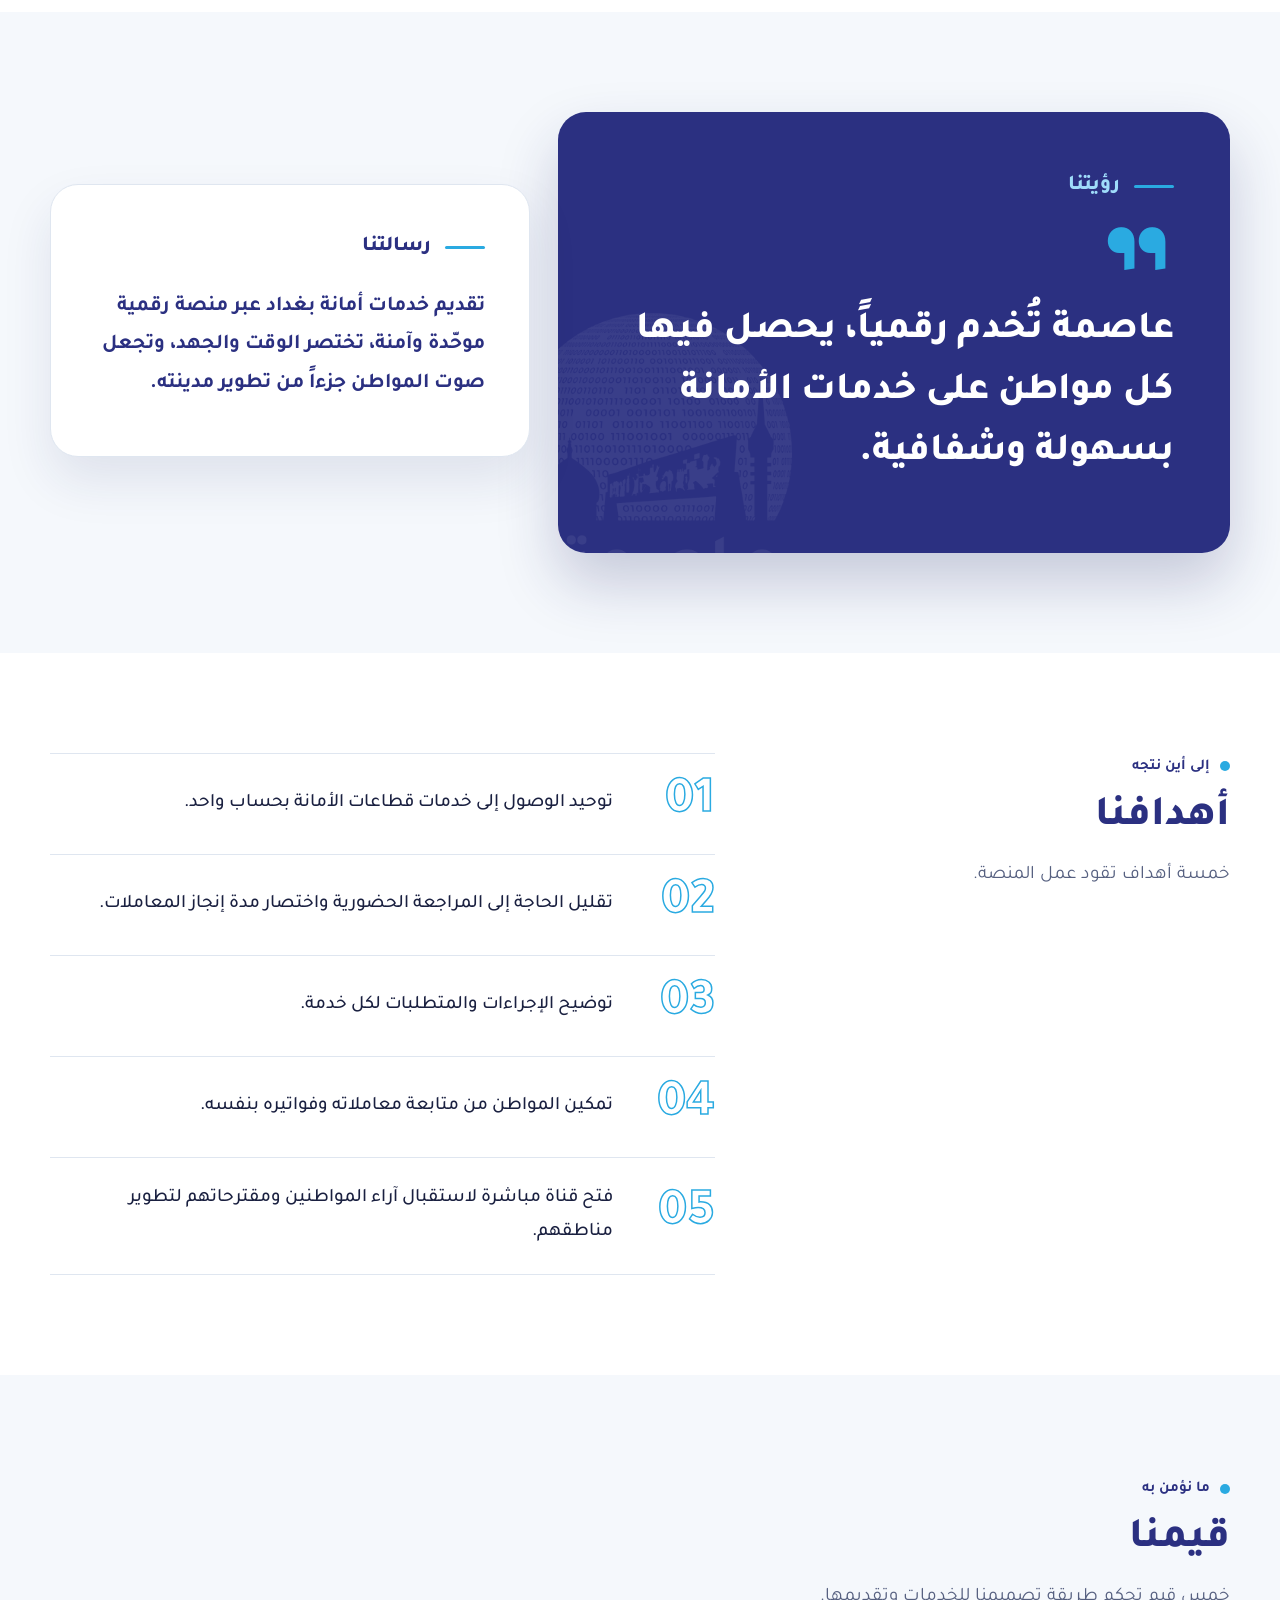
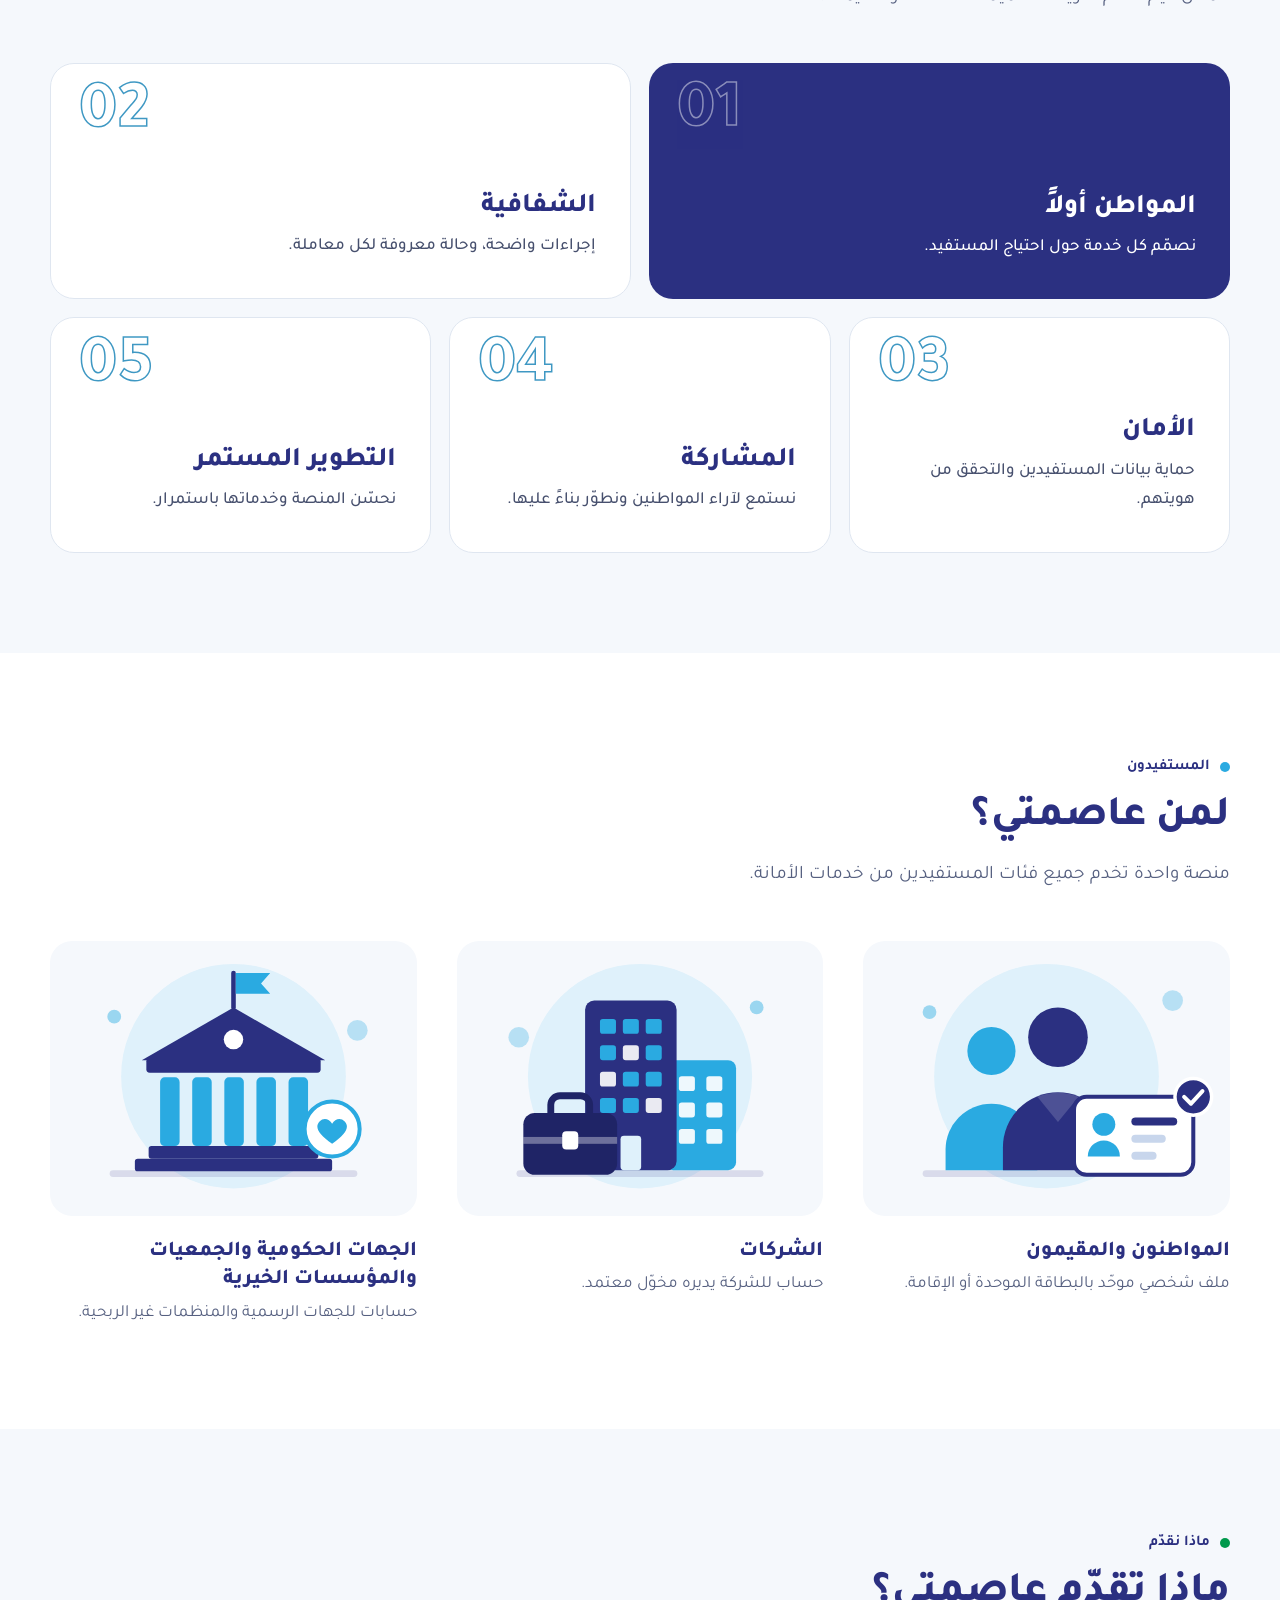
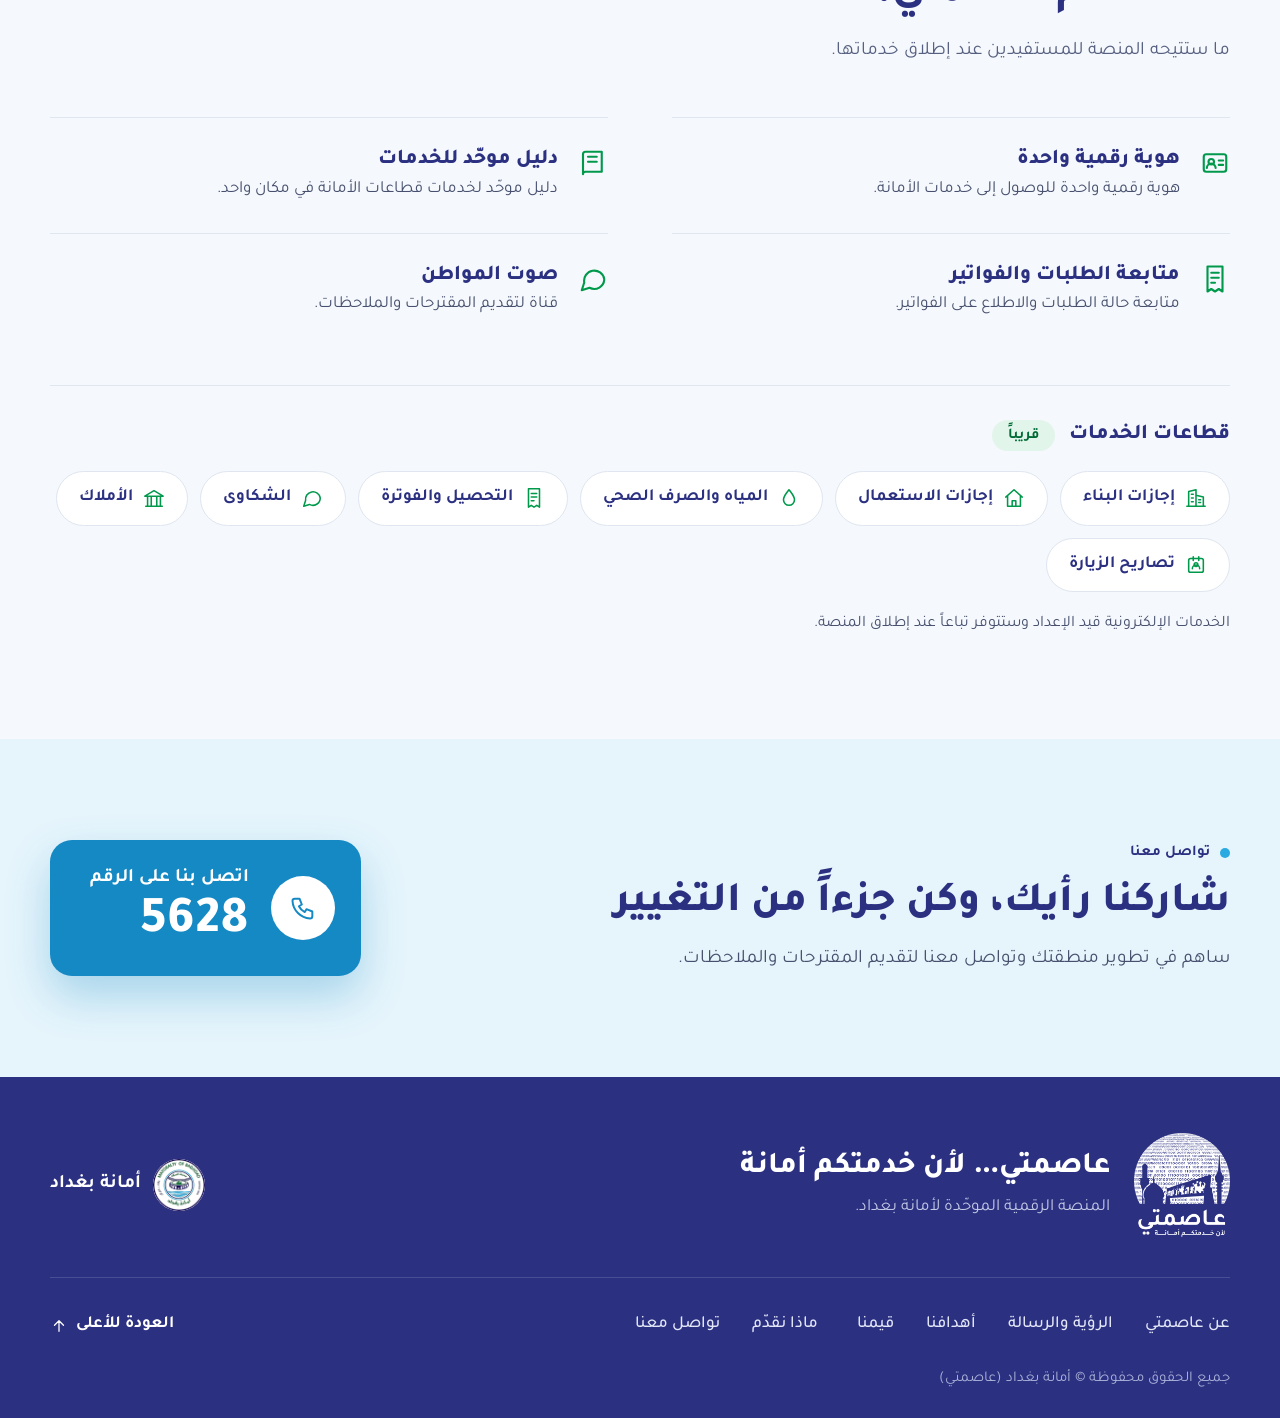
==== commit 3c675c2b: "More space between the hero title and its subtitle Co-Authored-By: Claude Fable 5.2 <noreply@anthrop" ====
--- a/index.html
+++ b/index.html
@@ -13,7 +13,7 @@
   <link rel="preconnect" href="https://fonts.googleapis.com">
   <link rel="preconnect" href="https://fonts.gstatic.com" crossorigin>
   <link href="https://fonts.googleapis.com/css2?family=Tajawal:wght@400;500;700;800&display=swap" rel="stylesheet">
-  <link rel="stylesheet" href="assets/css/style.css?v=27">
+  <link rel="stylesheet" href="assets/css/style.css?v=28">
   <noscript><style>html:not(.ready) body { visibility: visible; }</style></noscript>
 </head>
 <body>
@@ -288,6 +288,6 @@
     </div>
   </footer>
 
-  <script src="assets/js/site.js?v=27"></script>
+  <script src="assets/js/site.js?v=28"></script>
 </body>
 </html>
--- a/assets/css/style.css
+++ b/assets/css/style.css
@@ -90,8 +90,8 @@
 .hero-text { max-width: 620px; }
 .hero-eyebrow { display: inline-flex; align-items: center; gap: 12px; font-size: 15px; font-weight: 500; color: #dfe4f7; margin-bottom: 18px; }
 .hero-eyebrow::before { content: ""; width: 36px; height: 3px; border-radius: 3px; background: var(--green); }
-.hero h1 { color: #fff; font-size: clamp(56px, 7.4vw, 92px); font-weight: 800; line-height: 1.2; }
-.hero-lead { font-size: clamp(21px, 2.3vw, 28px); font-weight: 500; color: #fff; margin-block: 6px 18px; line-height: 1.5; }
+.hero h1 { color: #fff; font-size: clamp(56px, 7.4vw, 92px); font-weight: 800; line-height: 1.3; padding-bottom: .14em; }
+.hero-lead { font-size: clamp(21px, 2.3vw, 28px); font-weight: 500; color: #fff; margin-block: 14px 18px; line-height: 1.5; }
 .hero-copy { font-size: 19px; color: #dde2f5; margin-bottom: 34px; }
 .hero-actions { display: flex; flex-wrap: wrap; gap: 14px; }
 
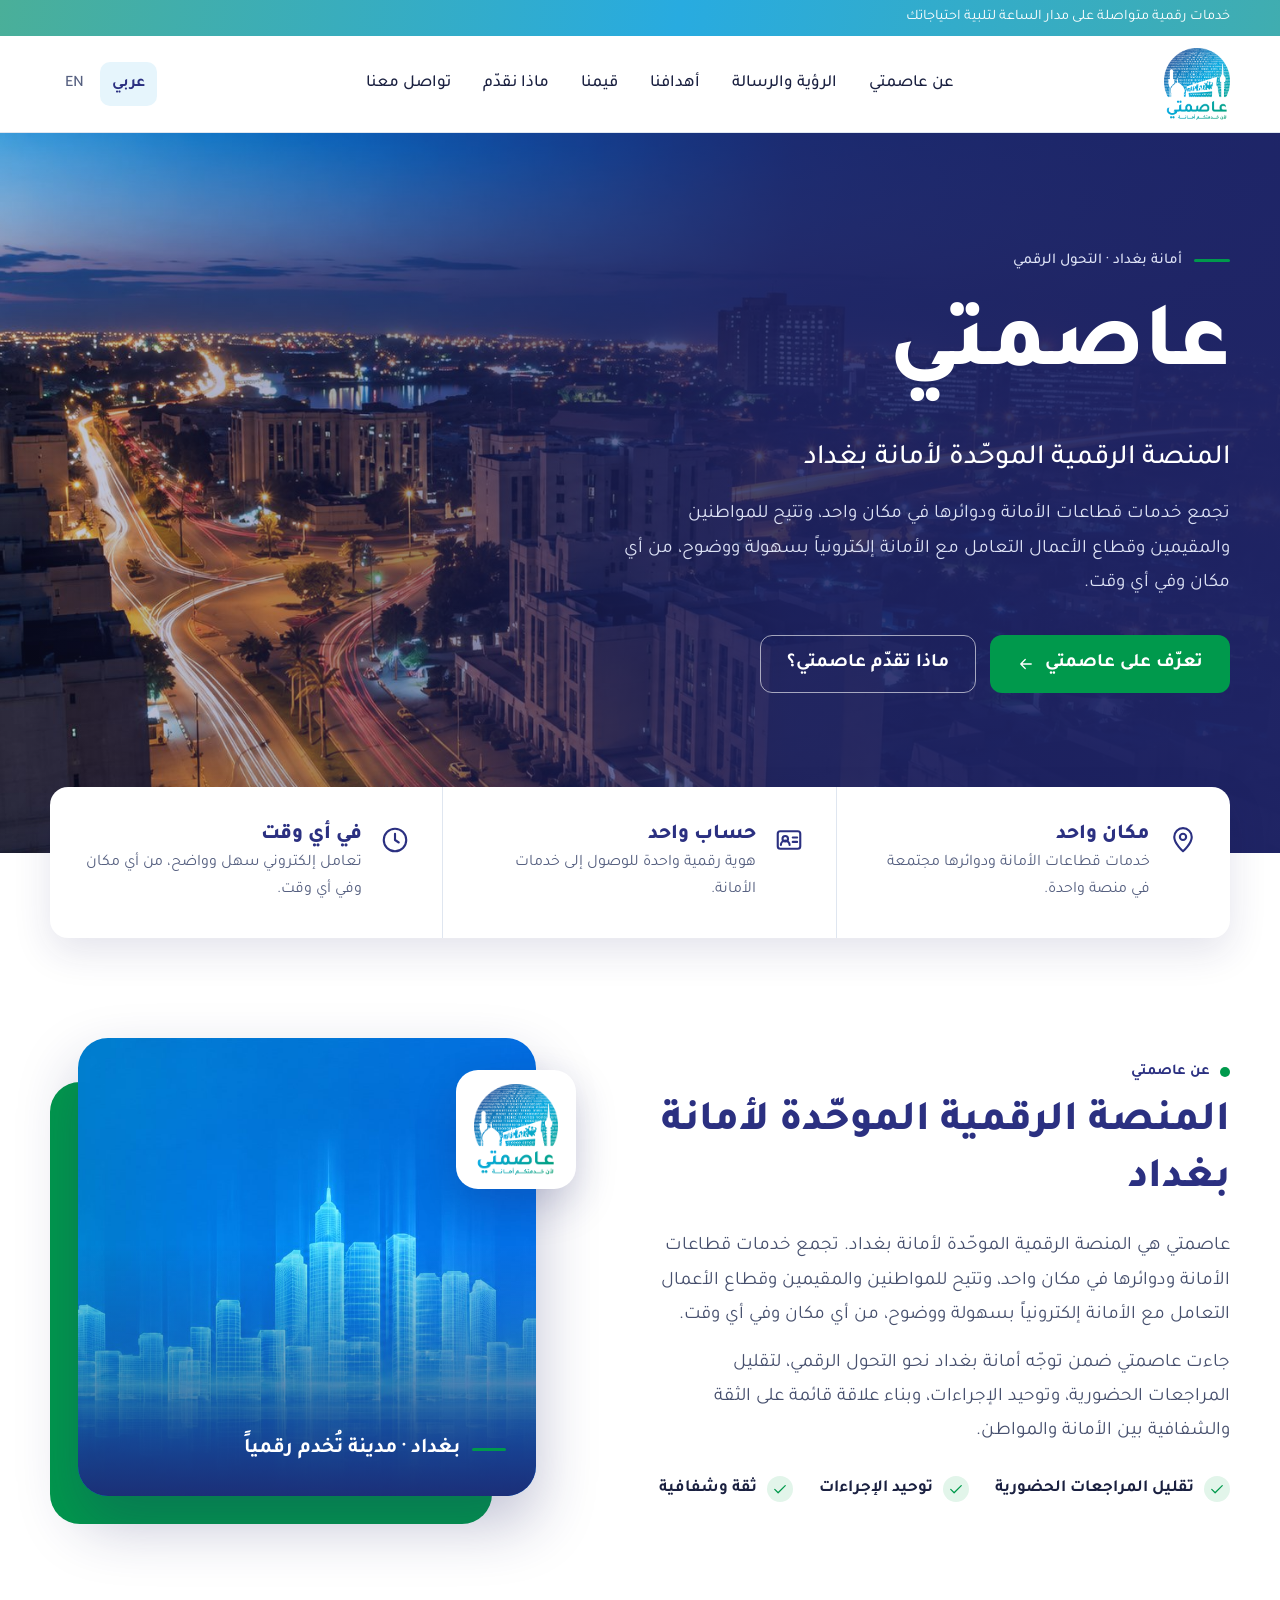
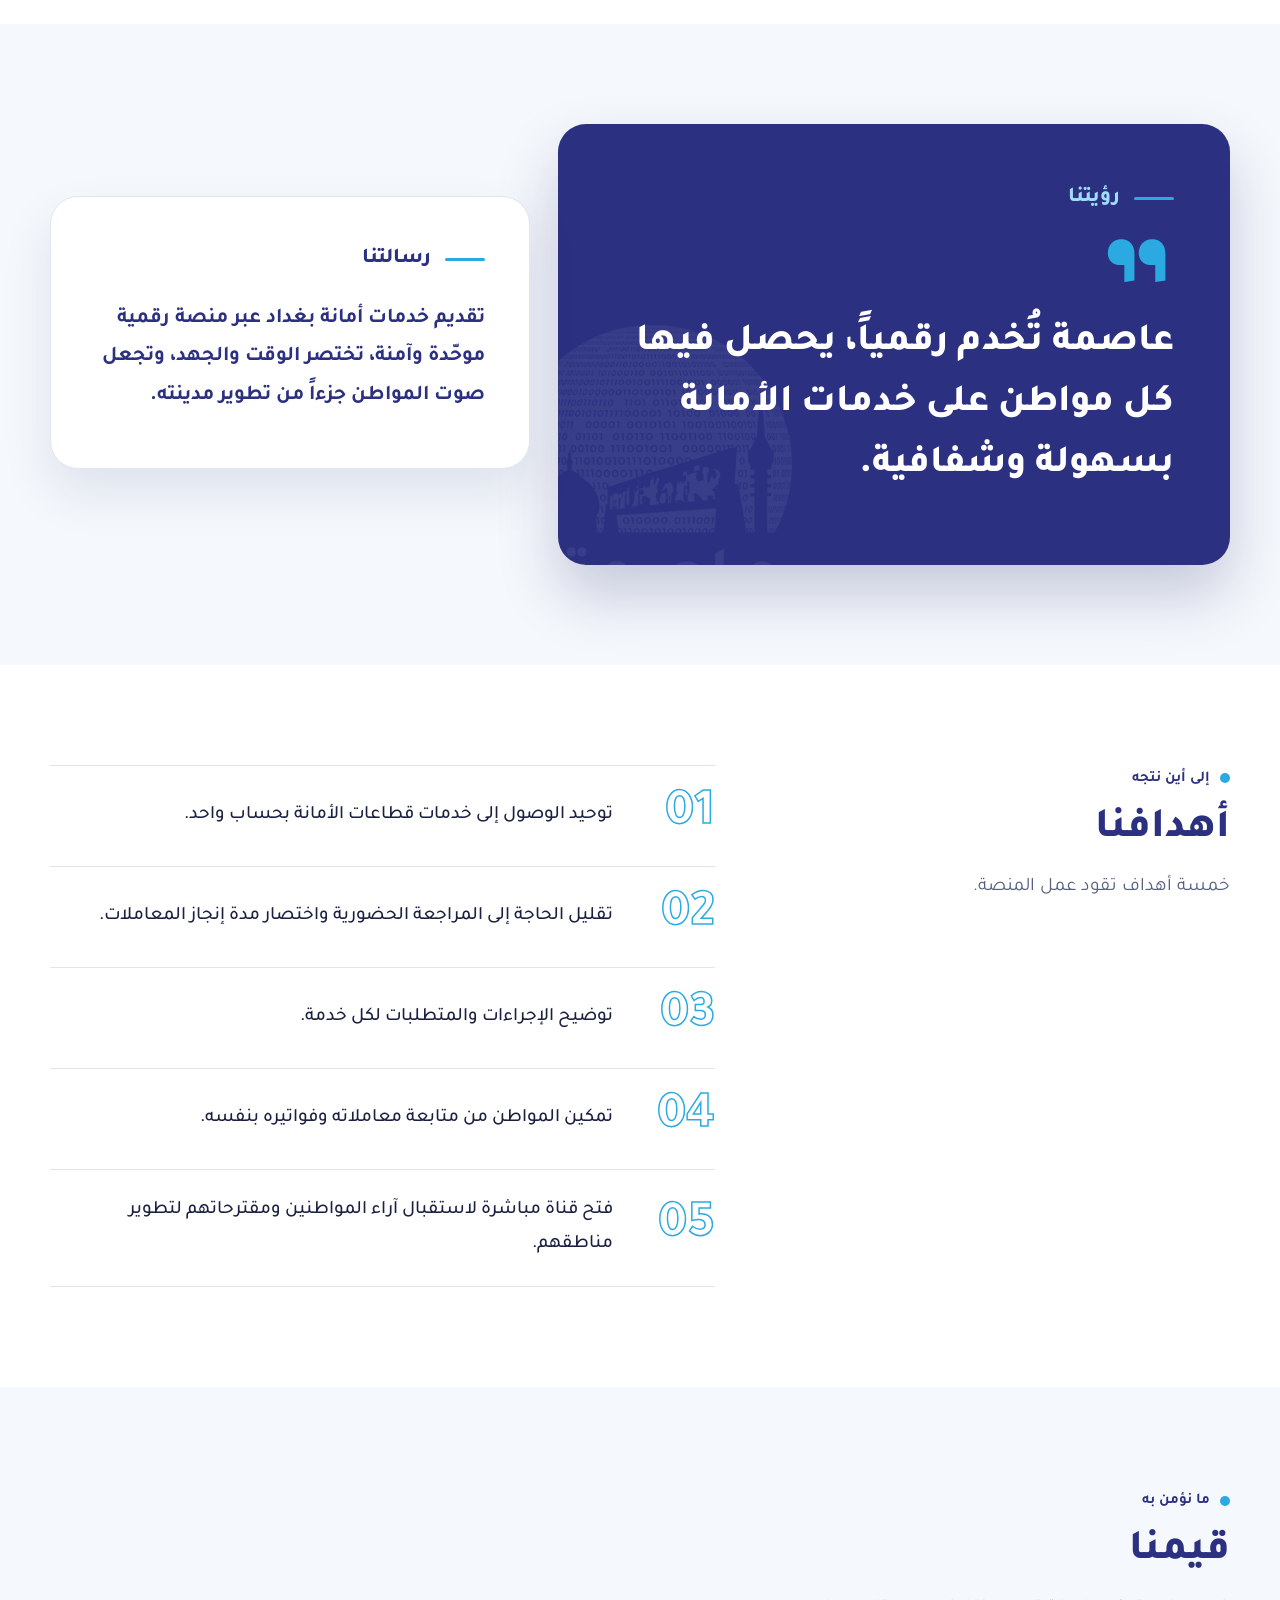
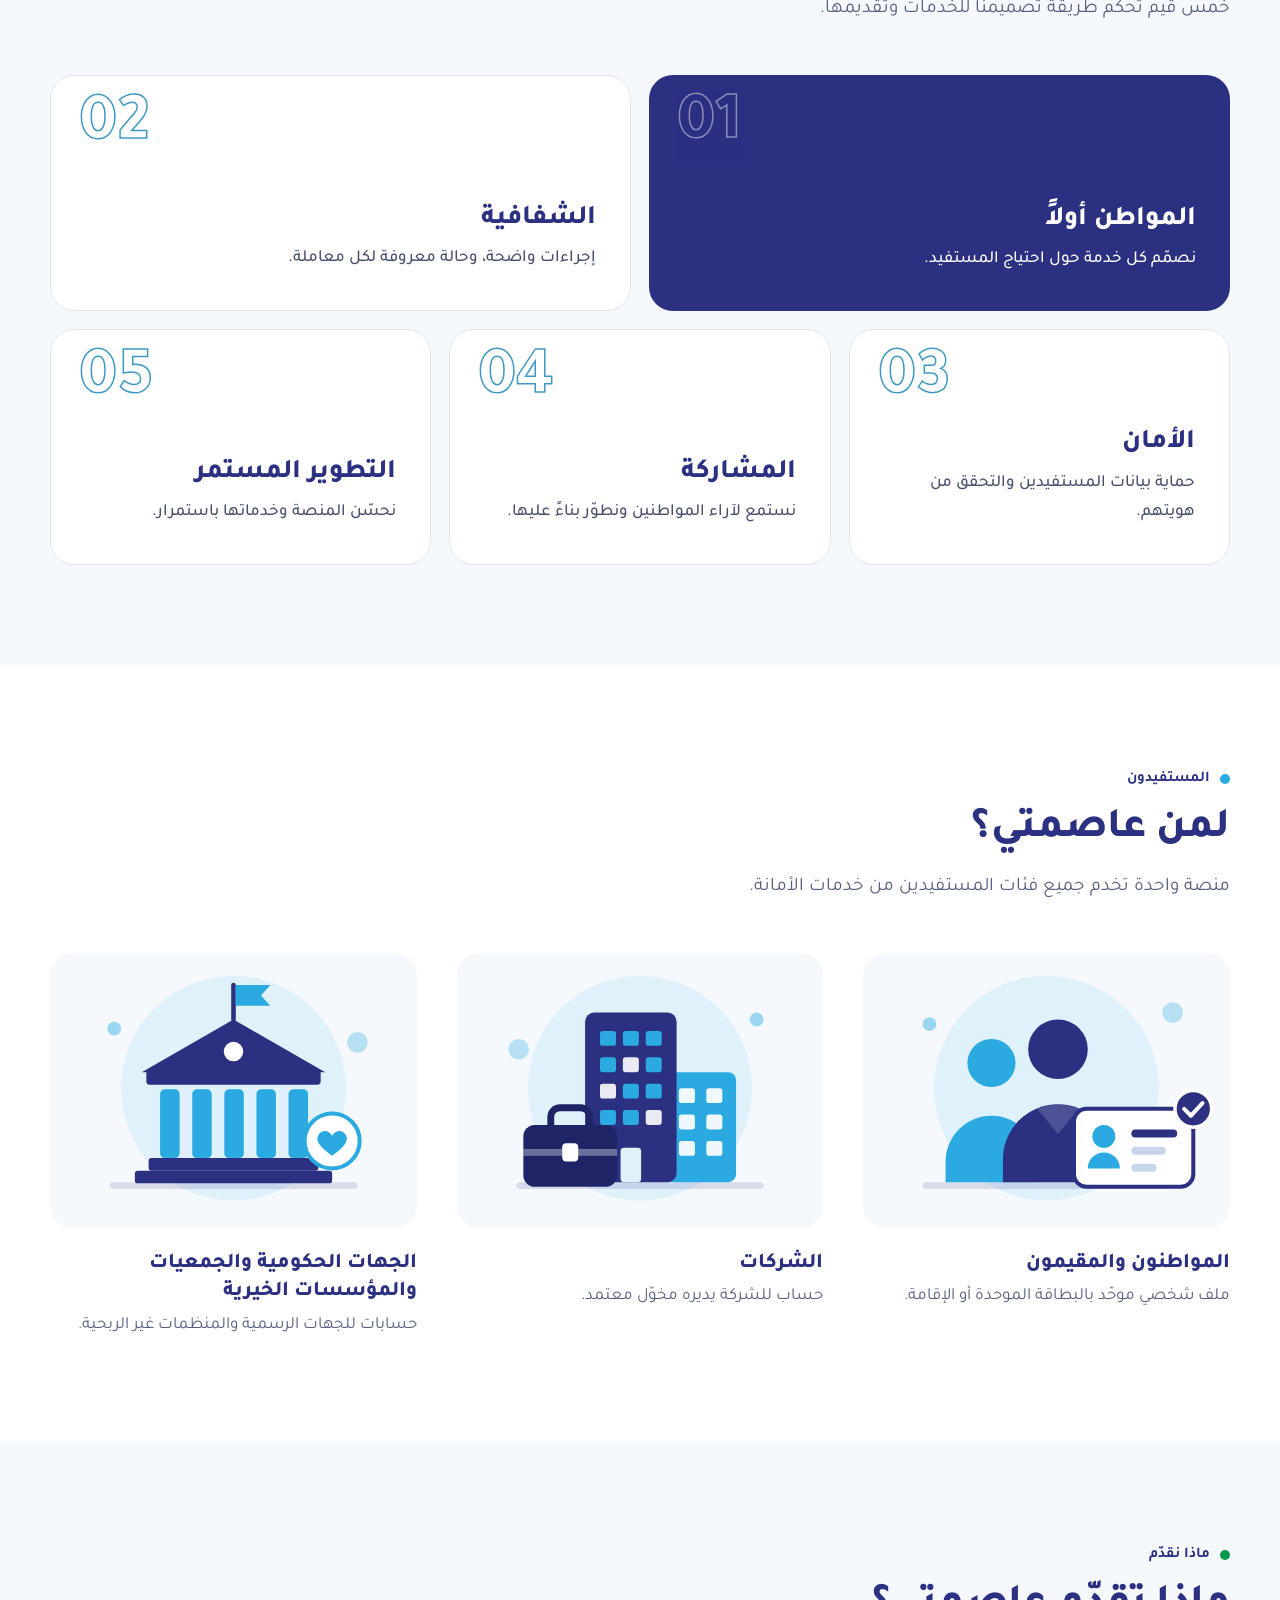
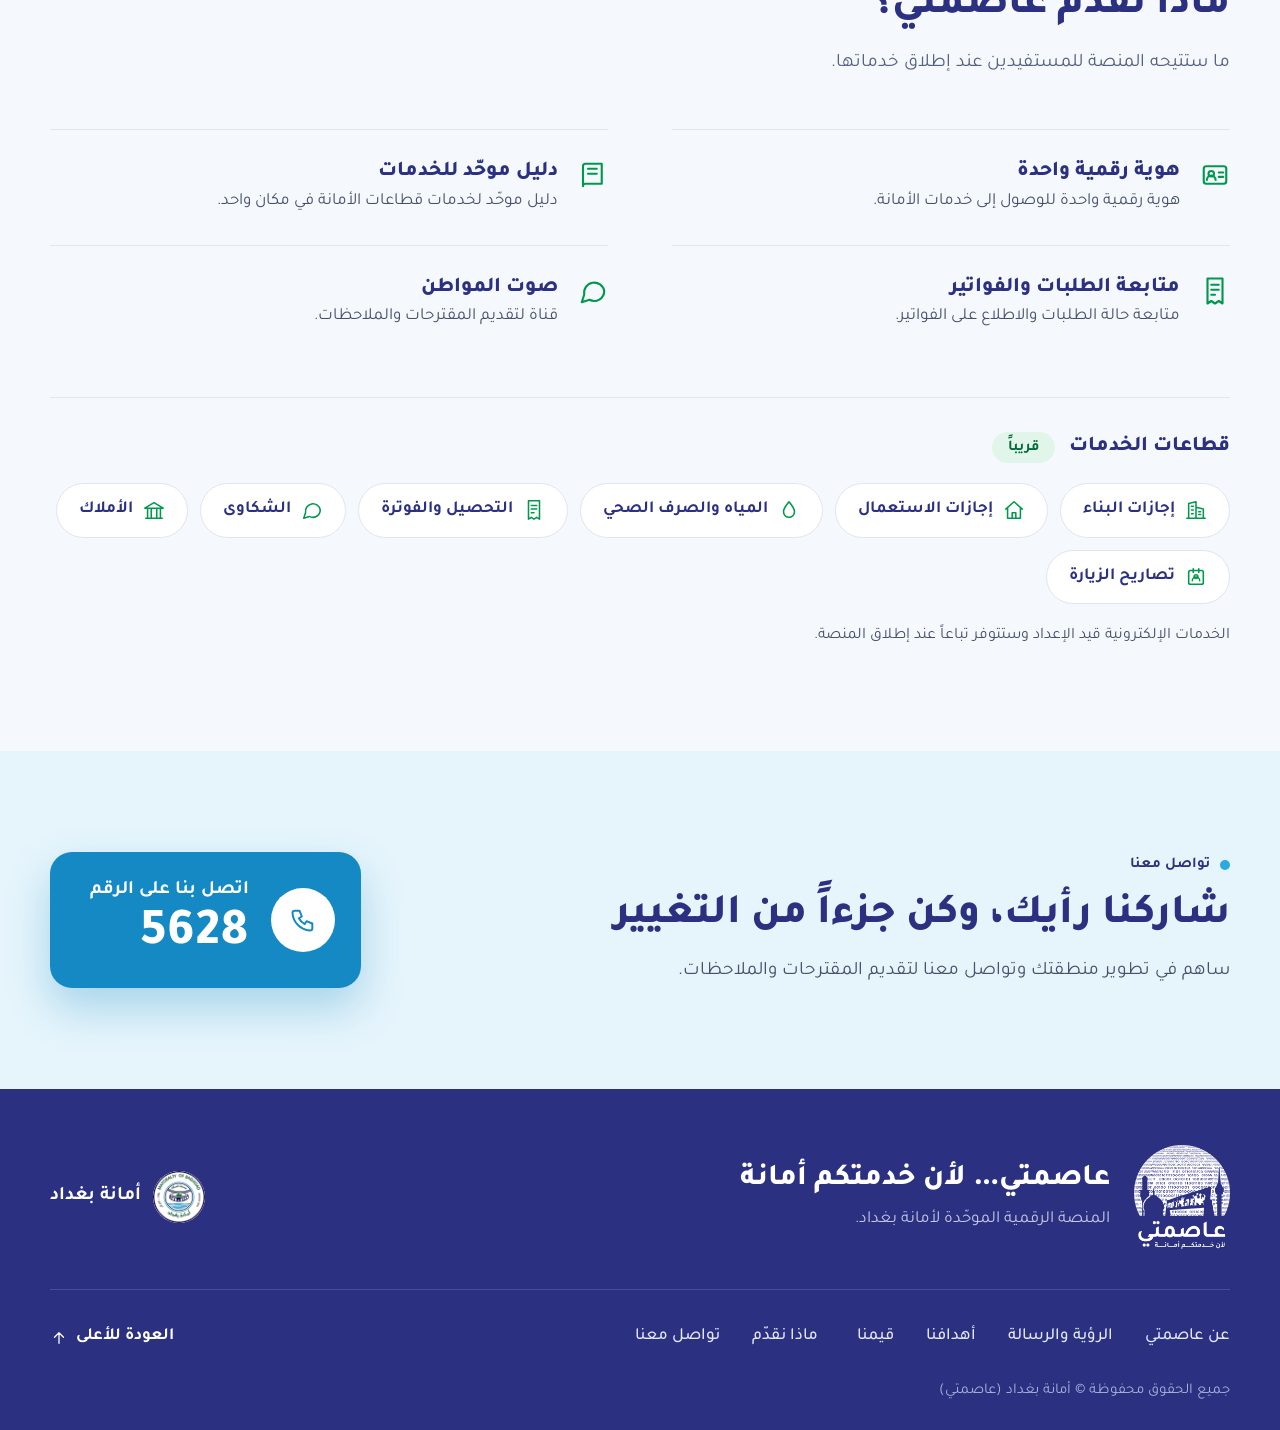
==== commit 3f7a1b26: "Higher-resolution, larger header logo Co-Authored-By: Claude Fable 5.2 <noreply@anthropic.com>" ====
--- a/index.html
+++ b/index.html
@@ -13,7 +13,7 @@
   <link rel="preconnect" href="https://fonts.googleapis.com">
   <link rel="preconnect" href="https://fonts.gstatic.com" crossorigin>
   <link href="https://fonts.googleapis.com/css2?family=Tajawal:wght@400;500;700;800&display=swap" rel="stylesheet">
-  <link rel="stylesheet" href="assets/css/style.css?v=28">
+  <link rel="stylesheet" href="assets/css/style.css?v=29">
   <noscript><style>html:not(.ready) body { visibility: visible; }</style></noscript>
 </head>
 <body>
@@ -26,7 +26,7 @@
     <div class="container">
       <div class="nav">
         <a class="brand" href="#top">
-          <img src="assets/img/logo.png" alt="" width="52" height="56">
+          <img src="assets/img/logo.png?v=2" alt="" width="66" height="72">
           <span class="sr-only" data-i18n="brand"></span>
         </a>
         <nav class="links" id="navLinks" aria-label="Main"><a href="#about" data-i18n="nav.about"></a><a href="#vision" data-i18n="nav.vision"></a><a href="#goals" data-i18n="nav.goals"></a><a href="#values" data-i18n="nav.values"></a><a href="#offer" data-i18n="nav.offer"></a><a href="#contact" data-i18n="nav.contact"></a></nav>
@@ -97,7 +97,7 @@
             <img src="assets/img/city.jpg" alt="" width="2172" height="724" loading="lazy">
             <figcaption data-i18n="about.caption"></figcaption>
           </div>
-          <span class="badge"><img src="assets/img/logo.png" alt="" width="84" height="91"></span>
+          <span class="badge"><img src="assets/img/logo.png?v=2" alt="" width="84" height="91"></span>
         </figure>
       </div>
     </section>
@@ -288,6 +288,6 @@
     </div>
   </footer>
 
-  <script src="assets/js/site.js?v=28"></script>
+  <script src="assets/js/site.js?v=29"></script>
 </body>
 </html>
--- a/assets/css/style.css
+++ b/assets/css/style.css
@@ -22,7 +22,7 @@
 }
 
 * { box-sizing: border-box; margin: 0; padding: 0; }
-html { scroll-behavior: smooth; scroll-padding-top: 104px; }
+html { scroll-behavior: smooth; scroll-padding-top: 112px; }
 html:not(.ready) body { visibility: hidden; }
 body { font-family: "Tajawal", system-ui, "Segoe UI", sans-serif; background: #fff; color: var(--body); line-height: 1.8; font-size: 17px; }
 img { max-width: 100%; display: block; }
@@ -60,9 +60,9 @@
 .topbar span { font-size: 14.5px; font-weight: 400; line-height: 1.5; }
 .site-header { position: sticky; top: 0; z-index: 50; background: #fff; border-bottom: 1px solid var(--line); transition: box-shadow .25s; }
 .site-header.scrolled { box-shadow: 0 8px 24px rgba(31, 36, 102, .09); }
-.nav { position: relative; display: flex; align-items: center; gap: 20px; min-height: 84px; }
+.nav { position: relative; display: flex; align-items: center; gap: 20px; min-height: 96px; }
 .brand { display: flex; align-items: center; gap: 14px; min-width: 44px; min-height: 44px; }
-.brand img { height: 56px; width: auto; }
+.brand img { height: 72px; width: auto; }
 .brand-sep { width: 1px; height: 38px; background: var(--line); }
 .brand .brand-owner { height: 46px; width: 46px; border-radius: 50%; }
 .brand-text { max-width: 76px; font-size: 15px; font-weight: 700; line-height: 1.35; color: var(--navy); }
@@ -229,8 +229,8 @@
 }
 @media (max-width: 900px) {
   .nav-toggle { display: inline-flex; }
-  .nav { min-height: 64px; }
-  .brand img { height: 46px; }
+  .nav { min-height: 76px; }
+  .brand img { height: 58px; }
   .links { display: none; position: absolute; top: 100%; inset-inline: -24px; flex-direction: column; gap: 2px; background: #fff; padding: 10px 24px 16px; border-top: 1px solid var(--line); box-shadow: 0 18px 30px rgba(15, 19, 70, .14); }
   .links.open { display: flex; }
   .links a { padding: 12px 14px; }
@@ -288,7 +288,7 @@
   .links a.m-only { display: block; }
   .links a::after { display: none; }
   .links a.active { background: var(--sky); border-radius: 12px; }
-  .brand img { height: 46px; }
+  .brand img { height: 58px; }
   .brand .brand-owner { height: 38px; width: 38px; }
   .nav-cta { display: none; }
   .about-art { margin-inline-start: 26px; }
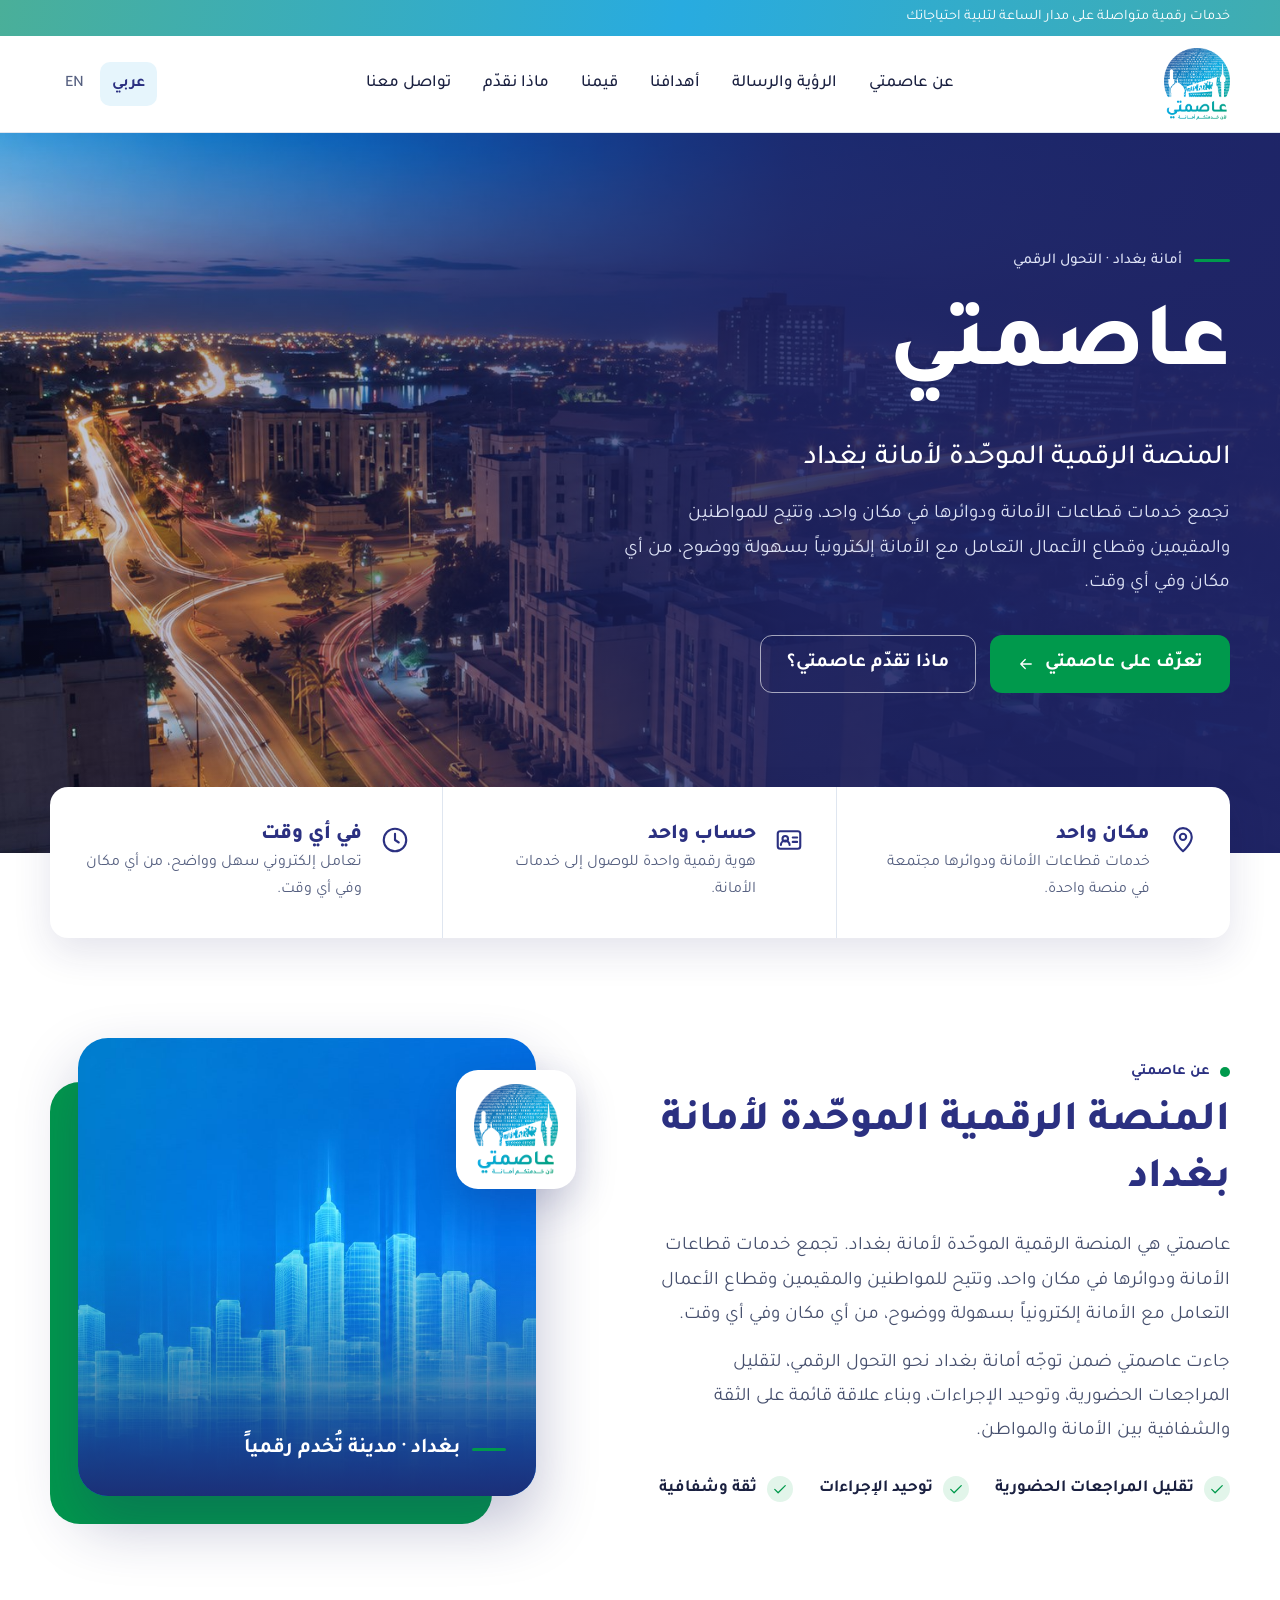
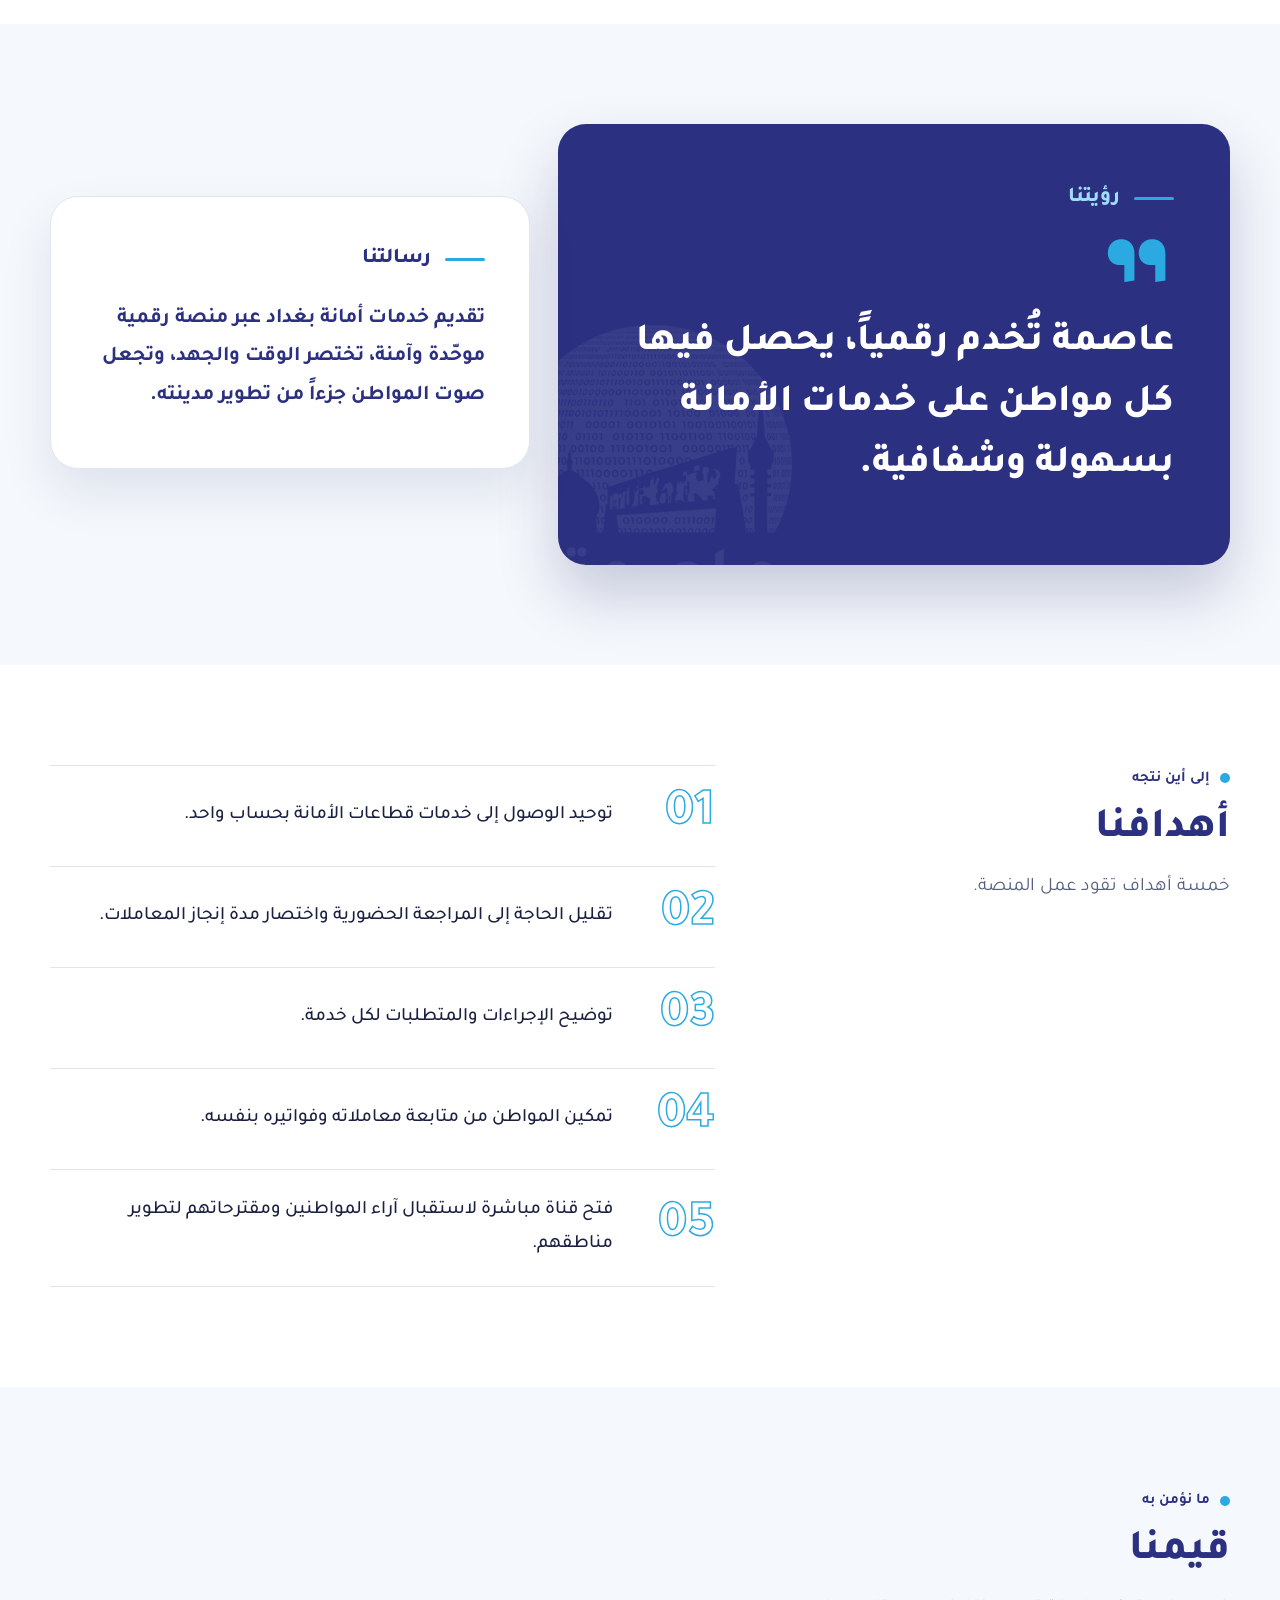
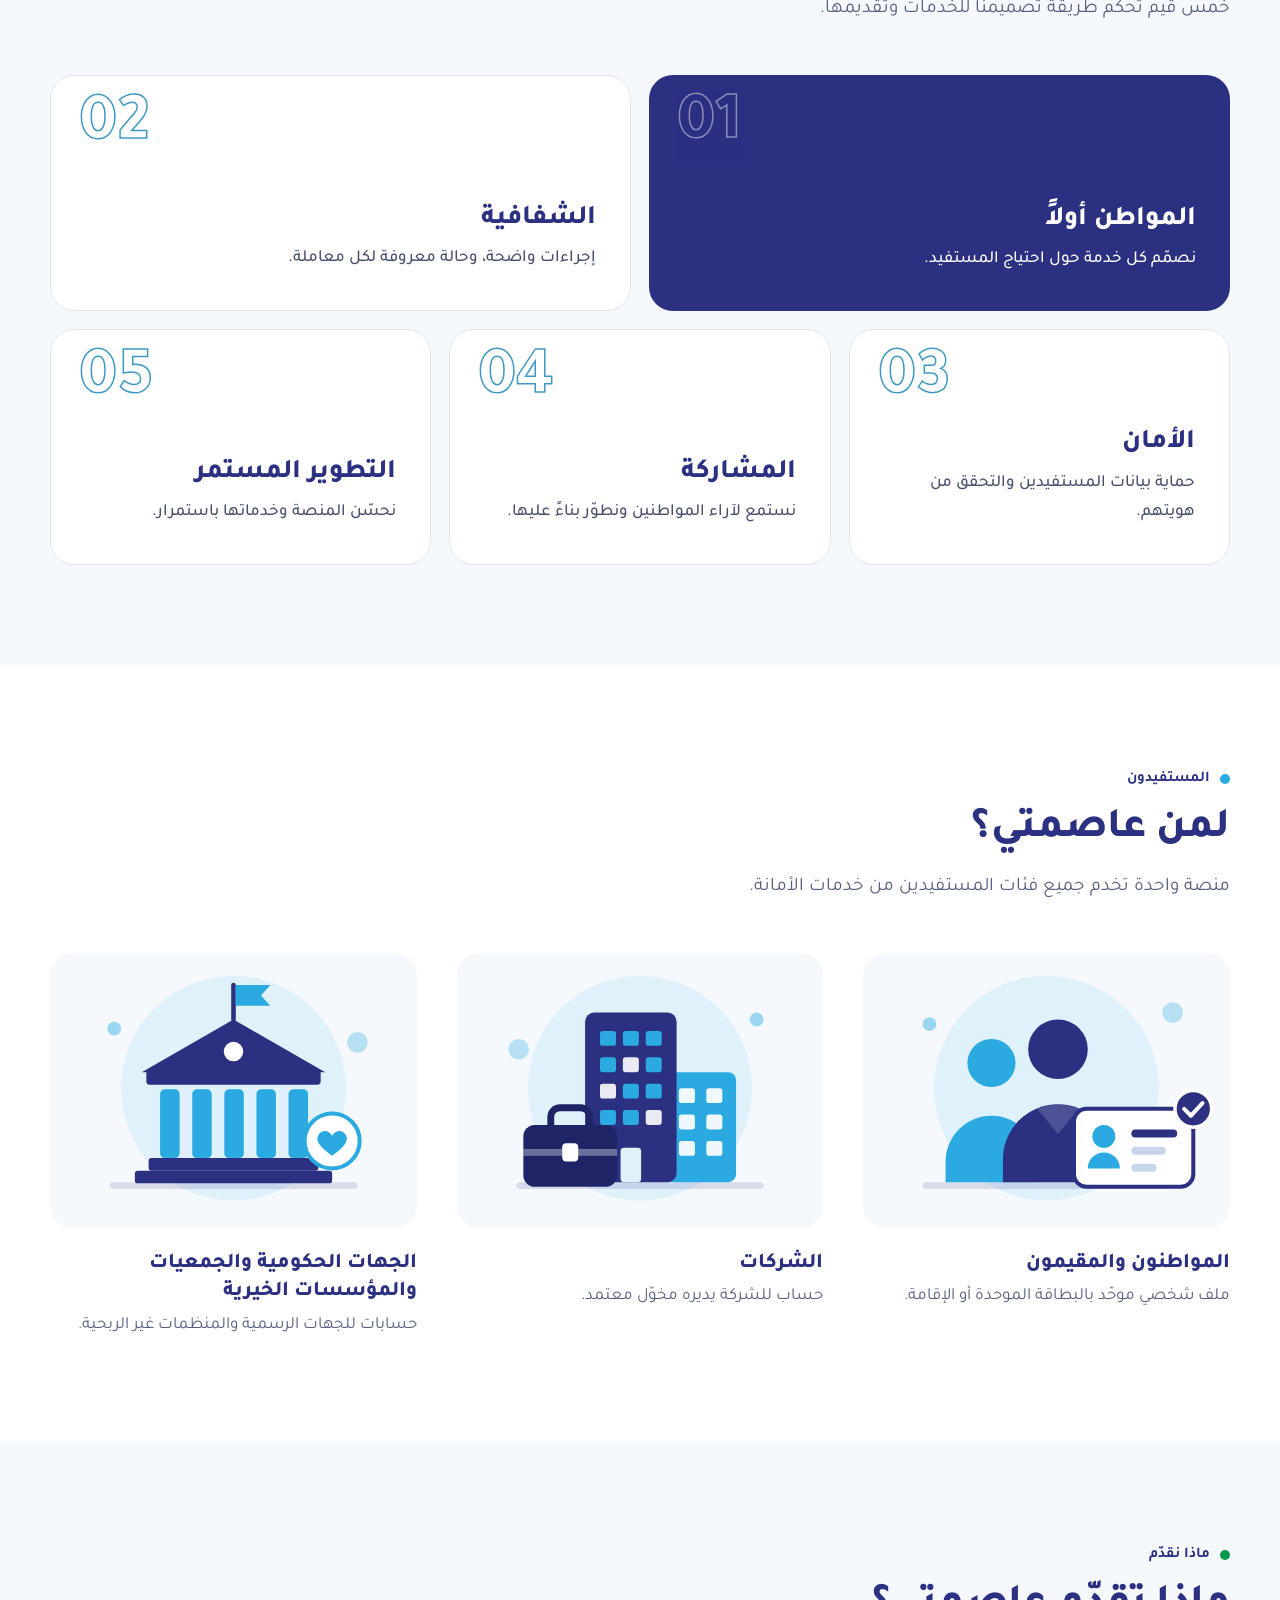
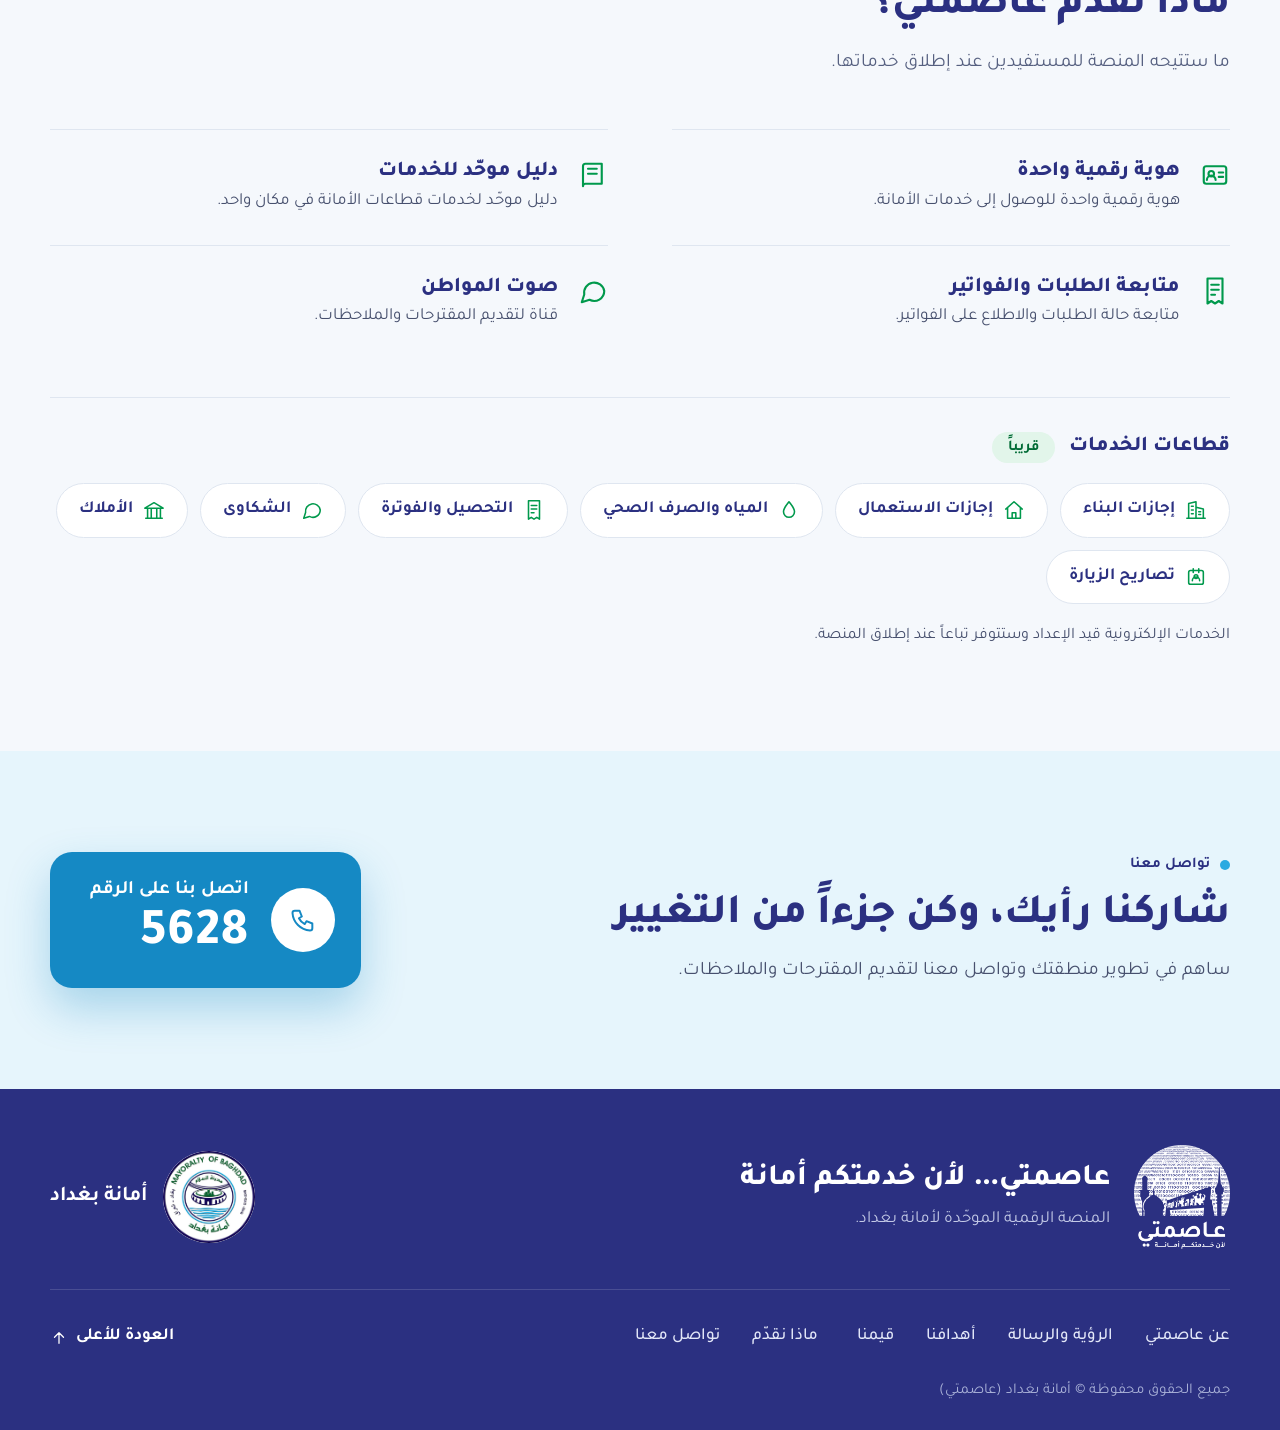
==== commit 30aa6960: "Fix back-to-top target; full-resolution Mayoralty logo in the footer Co-Authored-By: Claude Fable 5." ====
--- a/index.html
+++ b/index.html
@@ -13,16 +13,16 @@
   <link rel="preconnect" href="https://fonts.googleapis.com">
   <link rel="preconnect" href="https://fonts.gstatic.com" crossorigin>
   <link href="https://fonts.googleapis.com/css2?family=Tajawal:wght@400;500;700;800&display=swap" rel="stylesheet">
-  <link rel="stylesheet" href="assets/css/style.css?v=29">
+  <link rel="stylesheet" href="assets/css/style.css?v=311">
   <noscript><style>html:not(.ready) body { visibility: visible; }</style></noscript>
 </head>
 <body>
-  <div class="topbar">
+  <div class="topbar" id="top">
     <div class="container">
       <span data-i18n="top.tagline"></span>
     </div>
   </div>
-  <header class="site-header" id="top">
+  <header class="site-header">
     <div class="container">
       <div class="nav">
         <a class="brand" href="#top">
@@ -278,7 +278,7 @@
             <p data-i18n="footer.text"></p>
           </div>
         </div>
-        <span class="owner"><img src="assets/img/baghdad.png" alt="" width="52" height="52"><span data-i18n="footer.owner"></span></span>
+        <span class="owner"><img src="assets/img/baghdad.png?v=2" alt="" width="92" height="92"><span data-i18n="footer.owner"></span></span>
       </div>
       <div class="footer-bottom">
         <ul class="footer-links"><li><a href="#about" data-i18n="nav.about"></a></li><li><a href="#vision" data-i18n="nav.vision"></a></li><li><a href="#goals" data-i18n="nav.goals"></a></li><li><a href="#values" data-i18n="nav.values"></a></li><li><a href="#offer" data-i18n="nav.offer"></a></li><li><a href="#contact" data-i18n="nav.contact"></a></li></ul>
@@ -288,6 +288,6 @@
     </div>
   </footer>
 
-  <script src="assets/js/site.js?v=29"></script>
+  <script src="assets/js/site.js?v=31"></script>
 </body>
 </html>
--- a/assets/css/style.css
+++ b/assets/css/style.css
@@ -205,7 +205,8 @@
 .footer-brand p { max-width: 360px; font-size: 17px; color: #c3c9e6; }
 .owner { display: inline-flex; align-items: center; gap: 12px; font-weight: 700; }
 .owner img { border-radius: 50%; background: #fff; }
-.site-footer .owner { color: #fff; font-size: 19px; }
+.site-footer .owner { gap: 16px; color: #fff; font-size: 21px; }
+.site-footer .owner img { width: 92px; height: 92px; }
 .footer-bottom { display: flex; justify-content: space-between; align-items: center; gap: 20px; flex-wrap: wrap; padding-block: 22px 14px; }
 .footer-links { display: flex; flex-wrap: wrap; gap: 4px 32px; }
 .footer-links a { display: inline-block; min-width: 44px; padding-block: 10px; font-weight: 500; color: #e3e7f8; transition: color .2s; }
@@ -392,6 +393,10 @@
   .topbar .container { min-height: 32px; }
   .lang button { min-width: 46px; padding: 4px 10px; }
 }
+@media (max-width: 600px) {
+  .site-footer .owner img { width: 76px; height: 76px; }
+  .site-footer .owner { font-size: 19px; }
+}
 @media (prefers-reduced-motion: reduce) {
   html { scroll-behavior: auto; }
   * { transition: none !important; }
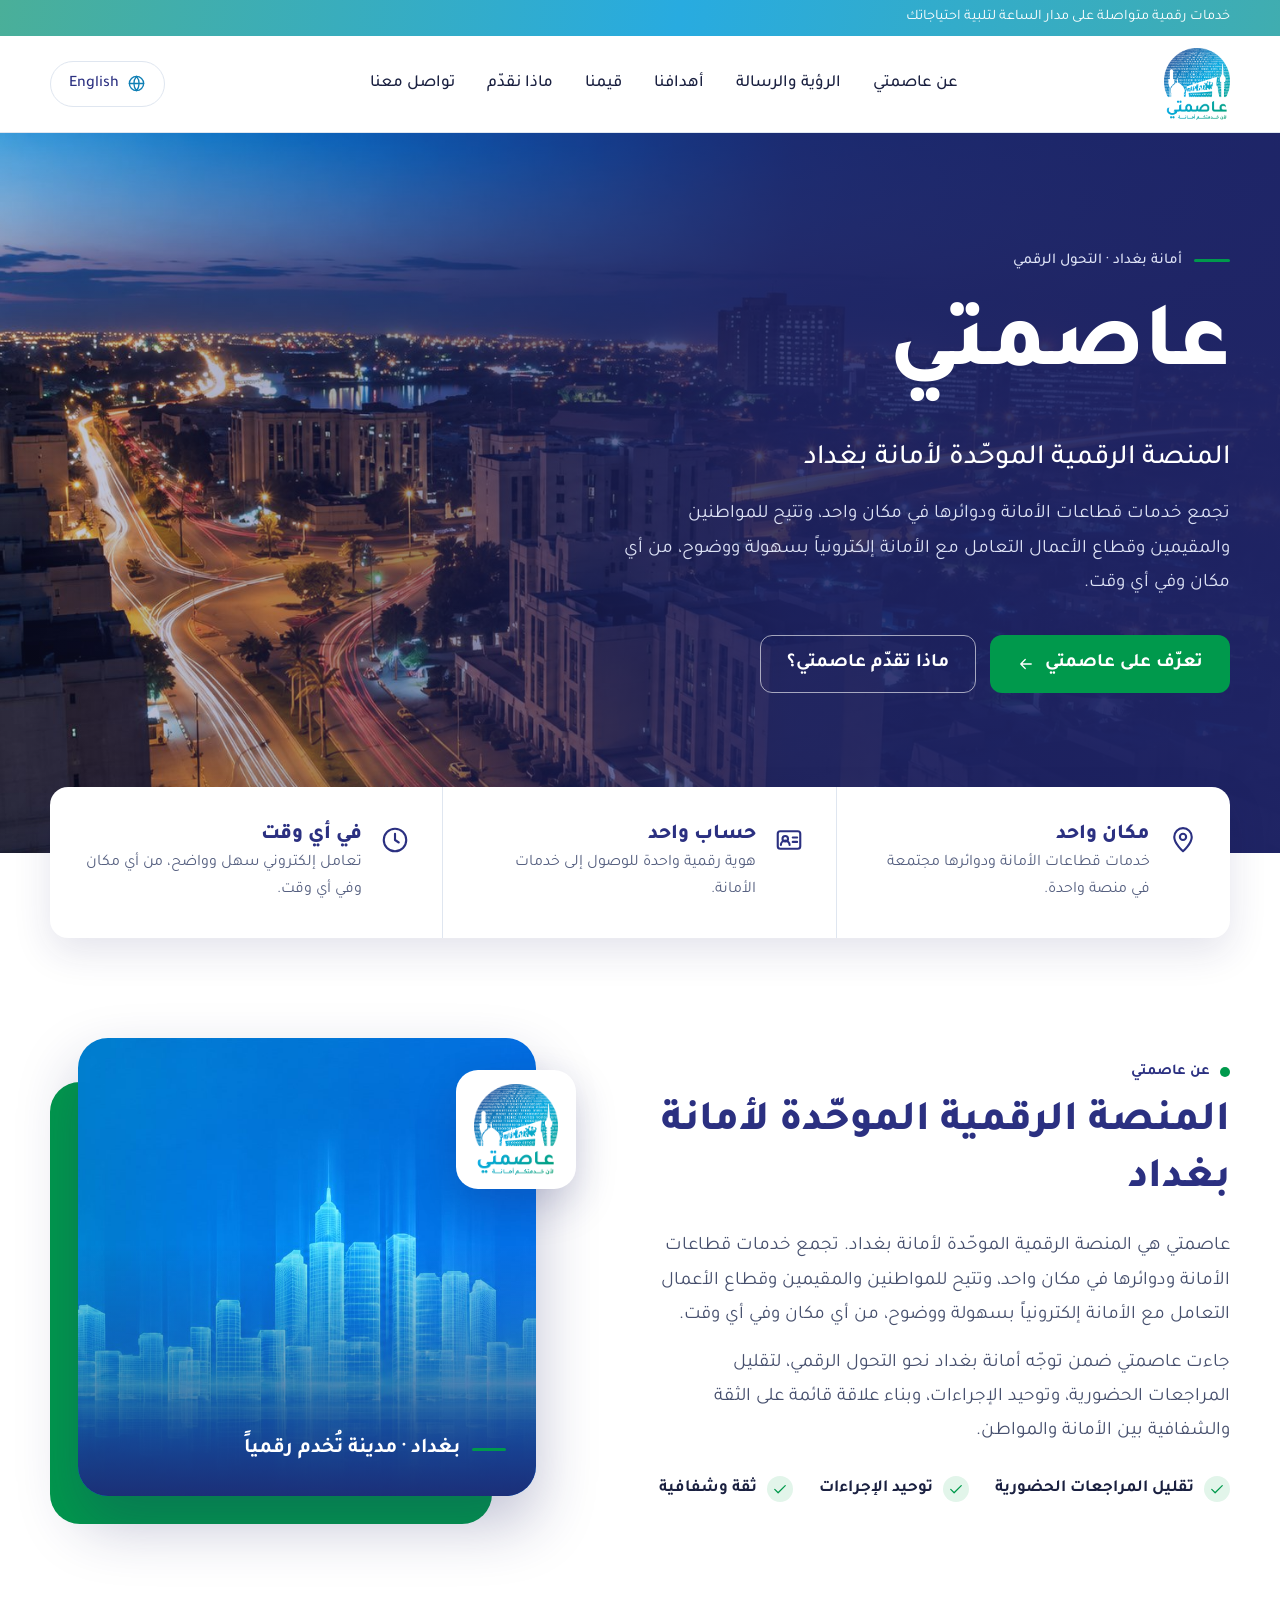
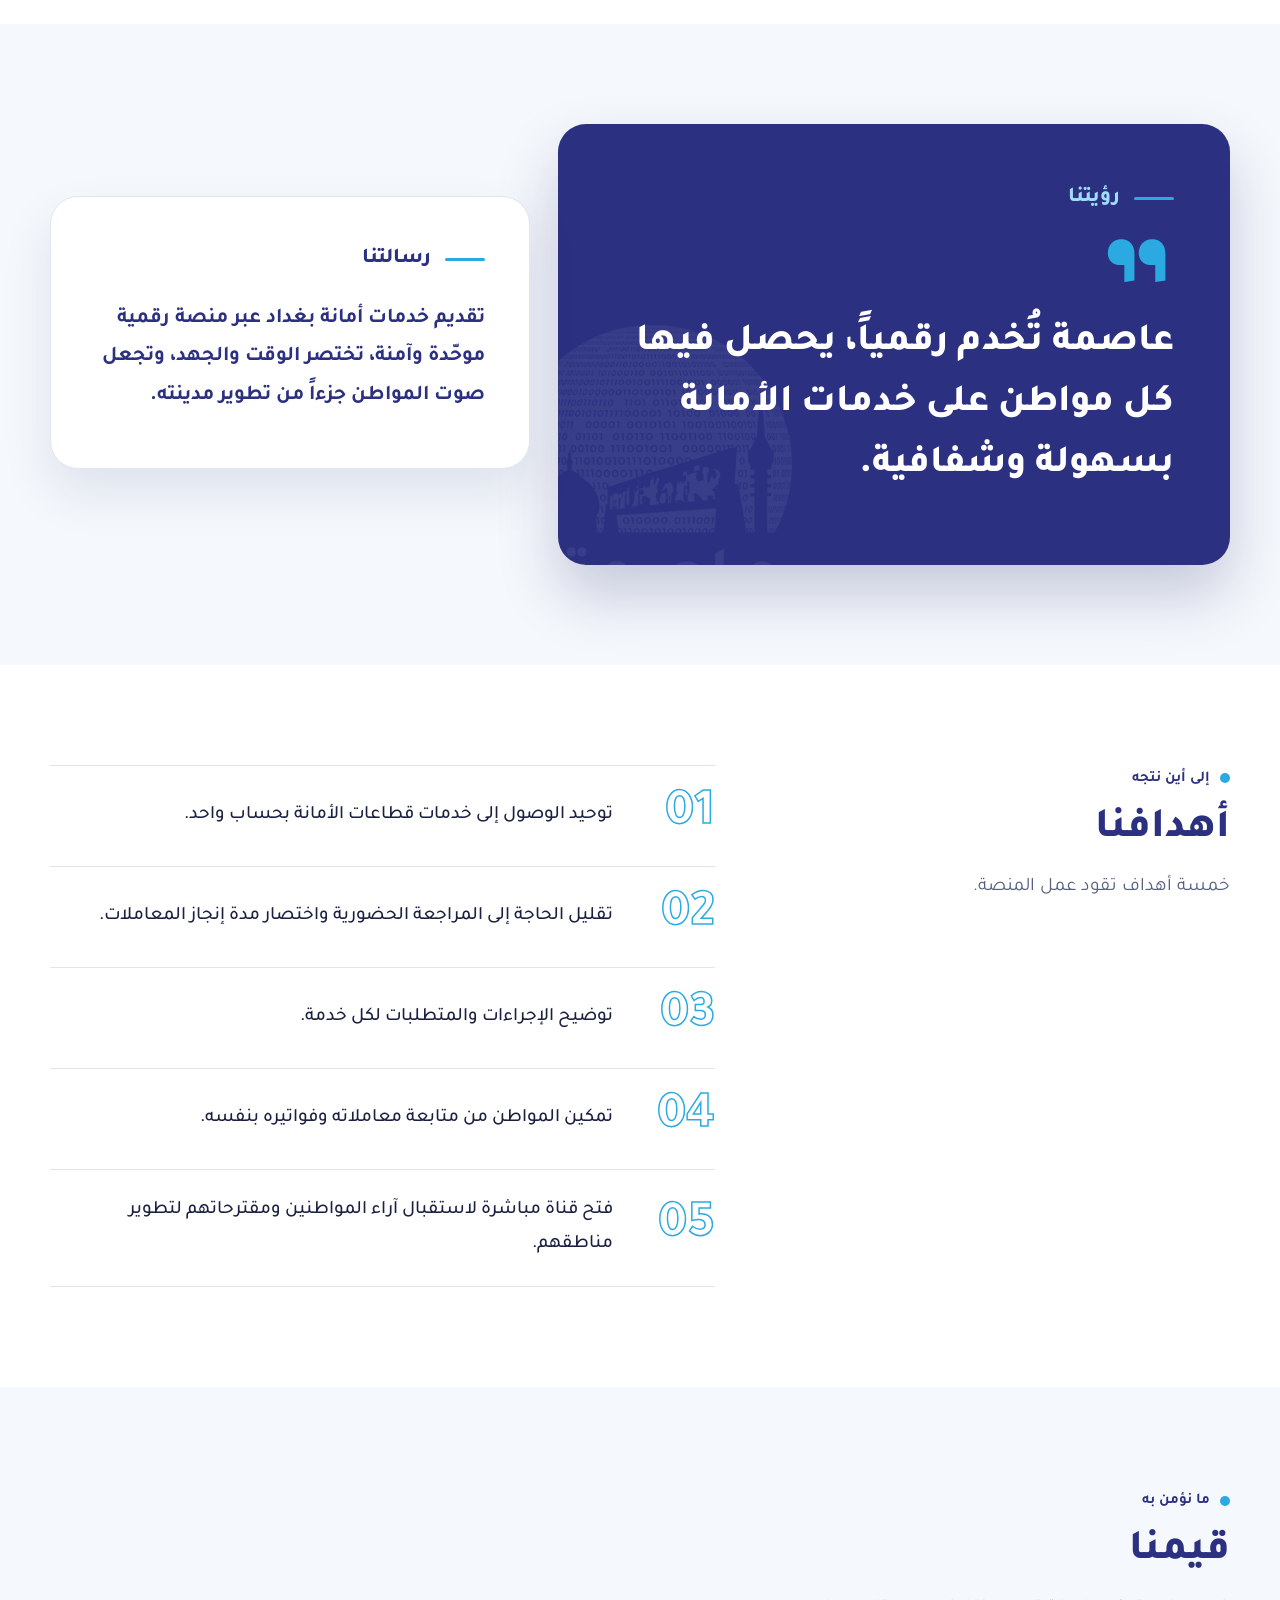
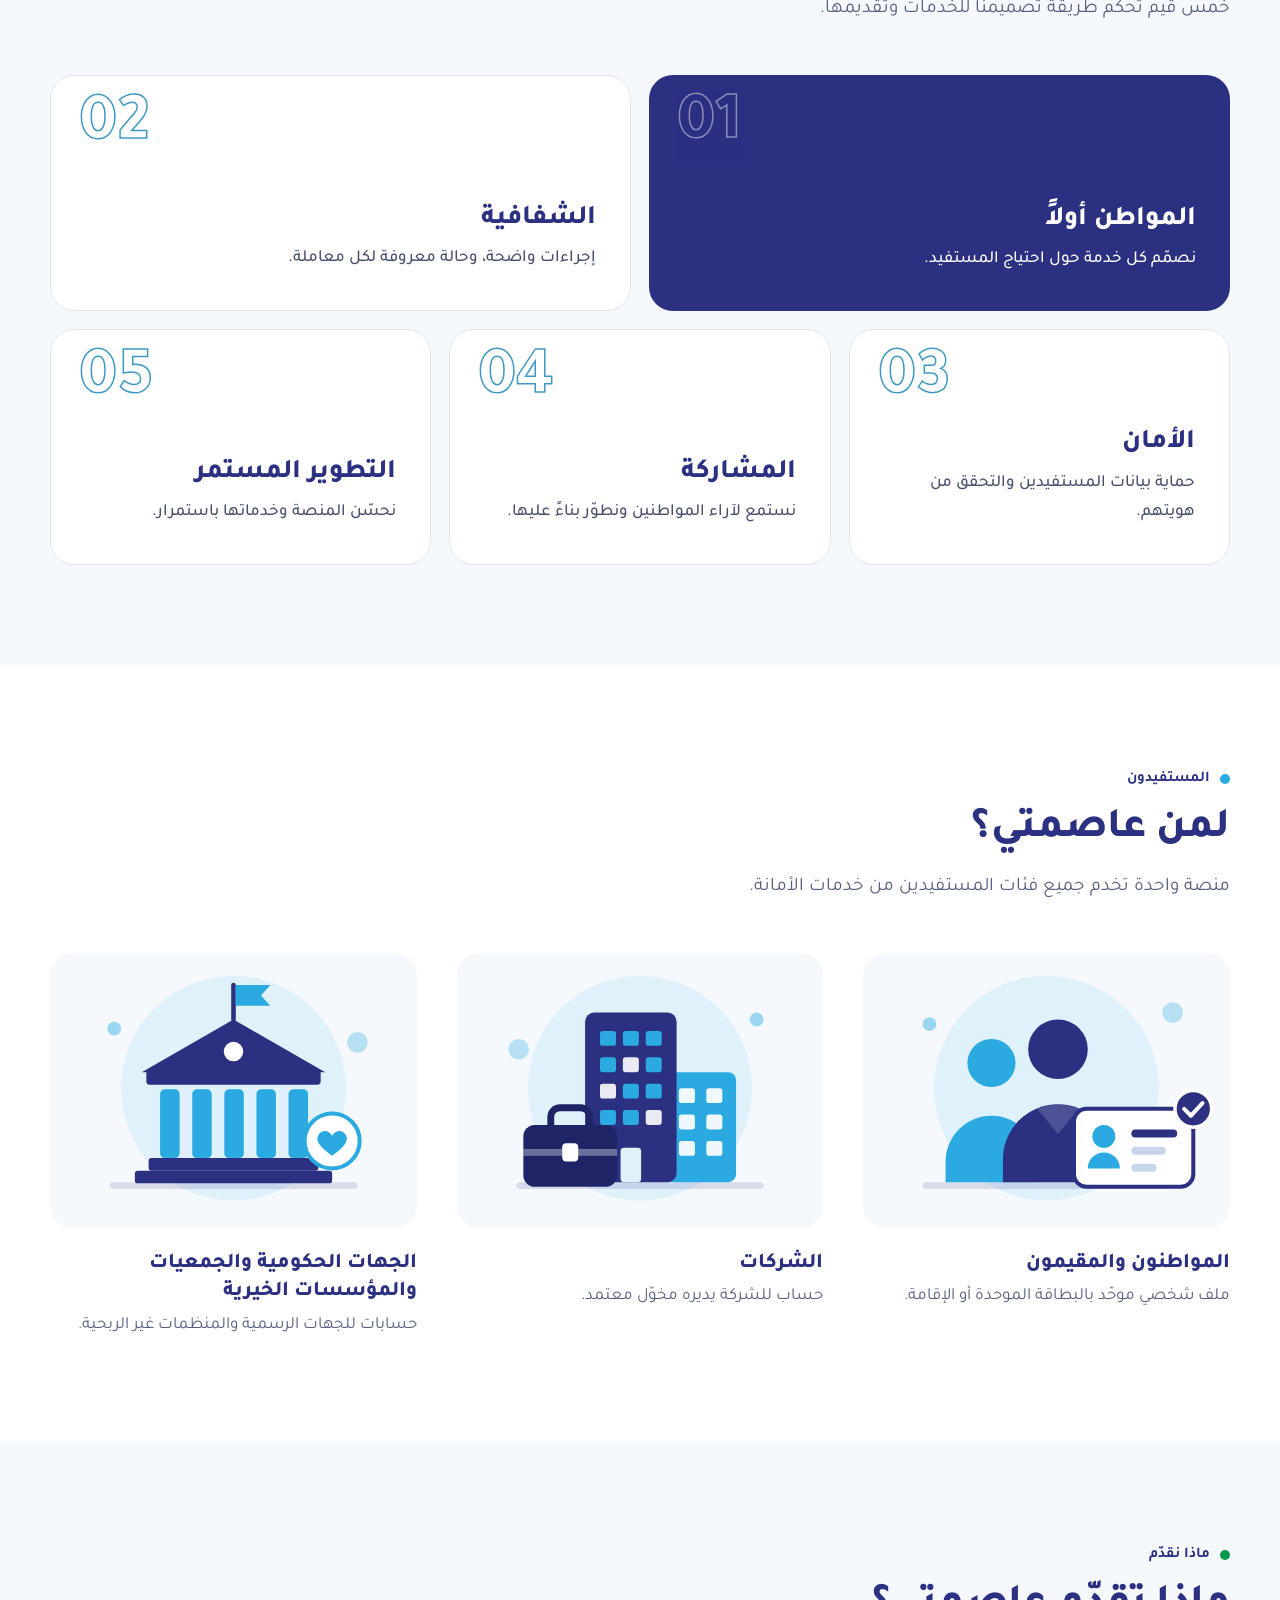
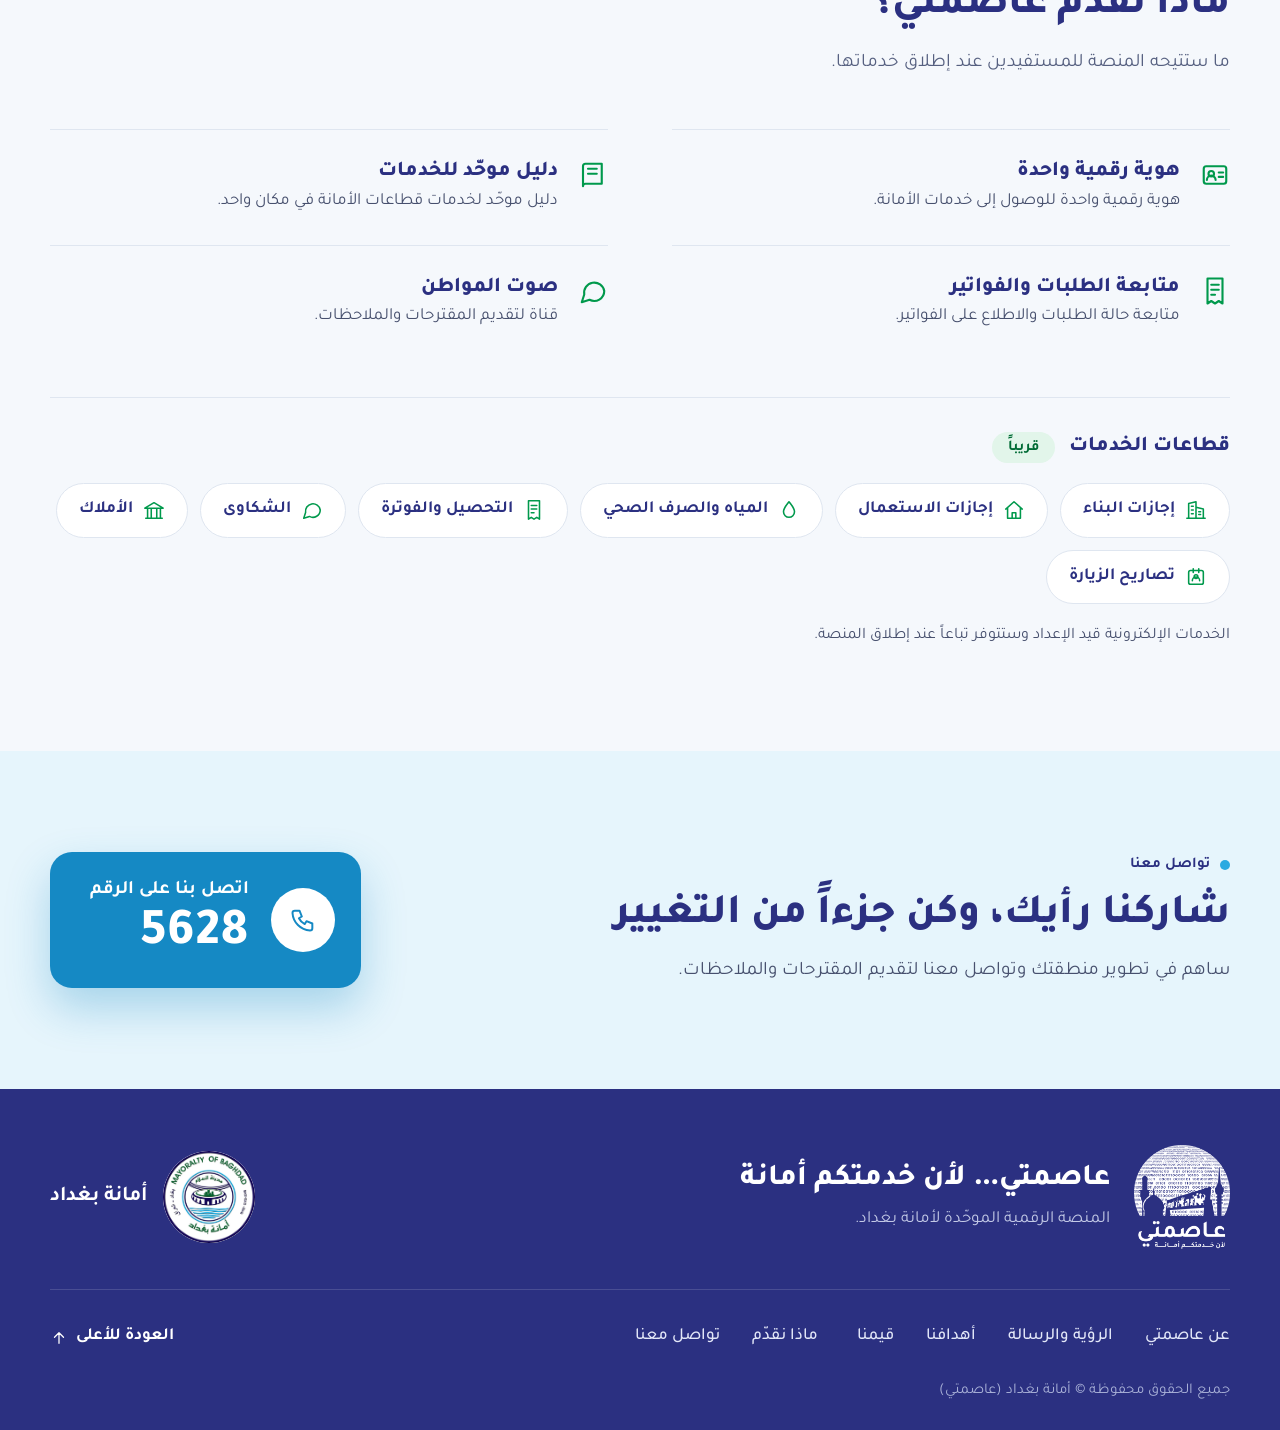
==== commit 25854e47: "Single globe button for switching language Co-Authored-By: Claude Fable 5.2 <noreply@anthropic.com>" ====
--- a/index.html
+++ b/index.html
@@ -13,7 +13,7 @@
   <link rel="preconnect" href="https://fonts.googleapis.com">
   <link rel="preconnect" href="https://fonts.gstatic.com" crossorigin>
   <link href="https://fonts.googleapis.com/css2?family=Tajawal:wght@400;500;700;800&display=swap" rel="stylesheet">
-  <link rel="stylesheet" href="assets/css/style.css?v=311">
+  <link rel="stylesheet" href="assets/css/style.css?v=322">
   <noscript><style>html:not(.ready) body { visibility: visible; }</style></noscript>
 </head>
 <body>
@@ -31,10 +31,7 @@
         </a>
         <nav class="links" id="navLinks" aria-label="Main"><a href="#about" data-i18n="nav.about"></a><a href="#vision" data-i18n="nav.vision"></a><a href="#goals" data-i18n="nav.goals"></a><a href="#values" data-i18n="nav.values"></a><a href="#offer" data-i18n="nav.offer"></a><a href="#contact" data-i18n="nav.contact"></a></nav>
         <div class="tools">
-          <div class="lang" role="group" aria-label="Language">
-            <button type="button" data-lang="ar" lang="ar">عربي</button>
-            <button type="button" data-lang="en" lang="en">EN</button>
-          </div>
+          <button class="lang-btn" type="button" data-lang-toggle><svg viewBox="0 0 24 24" width="19" height="19" fill="none" stroke="currentColor" stroke-width="1.7" stroke-linecap="round" stroke-linejoin="round" aria-hidden="true"><circle cx="12" cy="12" r="9"/><path d="M3 12h18M12 3a14 14 0 0 1 0 18M12 3a14 14 0 0 0 0 18"/></svg><span data-i18n="lang.switch"></span></button>
           <button class="nav-toggle" id="navToggle" type="button" aria-expanded="false" aria-controls="navLinks"><svg viewBox="0 0 24 24" width="26" height="26" fill="none" stroke="currentColor" stroke-width="1.7" stroke-linecap="round" stroke-linejoin="round" aria-hidden="true"><path d="M4 6h16M4 12h16M4 18h16"/></svg><span class="sr-only" data-i18n="nav.menu"></span></button>
         </div>
       </div>
@@ -288,6 +285,6 @@
     </div>
   </footer>
 
-  <script src="assets/js/site.js?v=31"></script>
+  <script src="assets/js/site.js?v=32"></script>
 </body>
 </html>
--- a/assets/css/style.css
+++ b/assets/css/style.css
@@ -74,10 +74,9 @@
 .links a.active { font-weight: 700; }
 .links a.m-only { display: none; }
 .tools { display: flex; align-items: center; gap: 12px; }
-.lang { display: inline-flex; flex: none; gap: 2px; }
-.lang button { min-height: 44px; min-width: 48px; padding: 4px 12px; border: 0; border-radius: 10px; background: none; font-weight: 500; font-size: 16px; color: var(--muted); transition: background .2s, color .2s; }
-.lang button:hover { color: var(--navy); background: var(--alt); }
-.lang button[aria-pressed="true"] { background: var(--sky); color: var(--navy); font-weight: 700; }
+.lang-btn { display: inline-flex; align-items: center; gap: 8px; min-height: 44px; padding: 8px 18px; background: #fff; border: 1px solid var(--line); border-radius: 999px; font-size: 16px; font-weight: 500; color: var(--navy); transition: border-color .2s, background .2s; }
+.lang-btn svg { color: var(--blue-ink); }
+.lang-btn:hover { border-color: var(--blue); background: var(--sky); }
 .nav-cta { padding: 9px 22px; }
 .nav-toggle { display: none; align-items: center; justify-content: center; min-width: 46px; min-height: 46px; background: var(--navy); border: 0; padding: 8px; border-radius: 12px; color: #fff; }
 
@@ -255,8 +254,6 @@
   .values { grid-template-columns: 1fr; row-gap: 28px; }
   .value h3 { margin-top: 10px; }
   .footer-grid { grid-template-columns: 1fr; }
-  .lang-btn span { display: none; }
-  .lang-btn { padding: 9px; }
   .goals li { gap: 16px; padding: 20px 0; }
   .goals .num { min-width: 52px; font-size: 38px; }
   .goals p { font-size: 17px; }
@@ -297,7 +294,6 @@
 }
 @media (max-width: 600px) {
   .brand-sep, .brand .brand-owner { display: none; }
-  .lang button { padding: 4px 10px; }
   .about-art .badge img { width: 64px; }
 }
 @media (min-width: 601px) and (max-width: 900px) {
@@ -391,7 +387,6 @@
 @media (max-width: 600px) {
   .topbar span { font-size: 13px; white-space: nowrap; overflow: hidden; text-overflow: ellipsis; }
   .topbar .container { min-height: 32px; }
-  .lang button { min-width: 46px; padding: 4px 10px; }
 }
 @media (max-width: 600px) {
   .site-footer .owner img { width: 76px; height: 76px; }
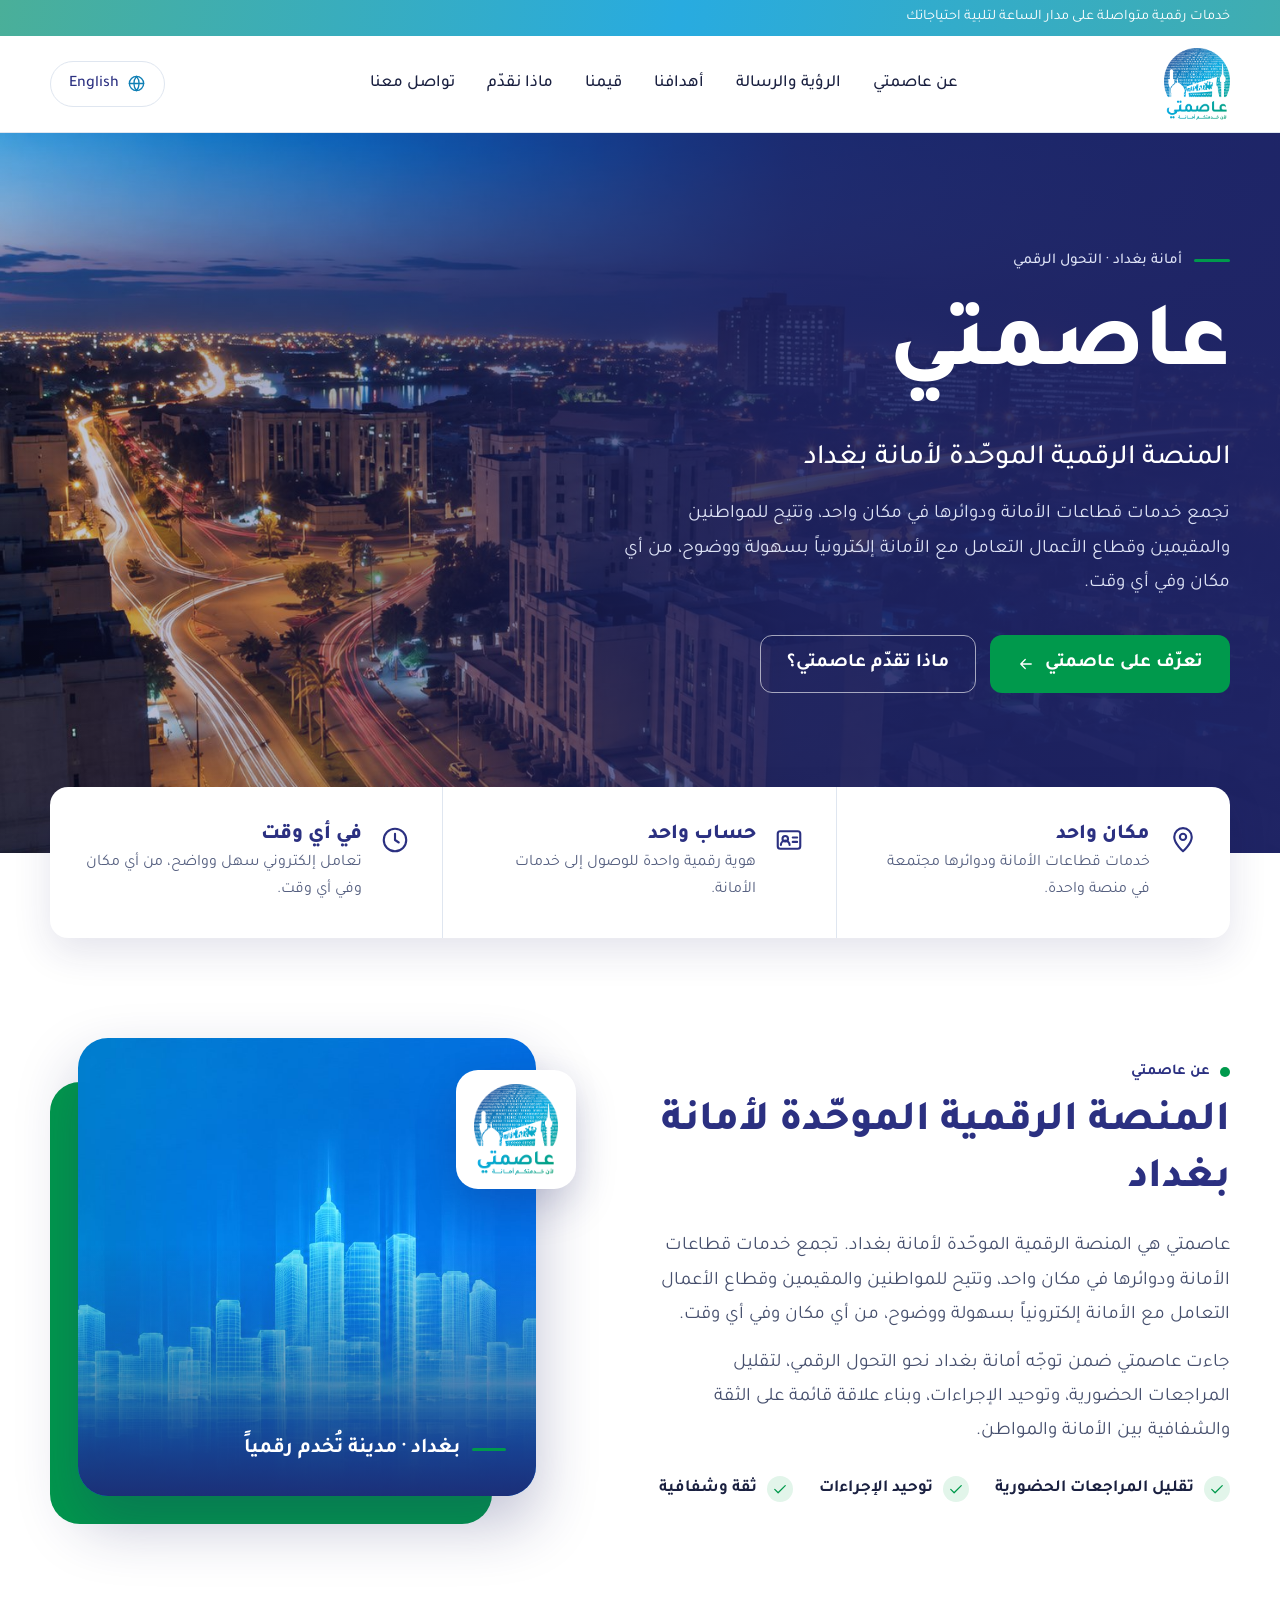
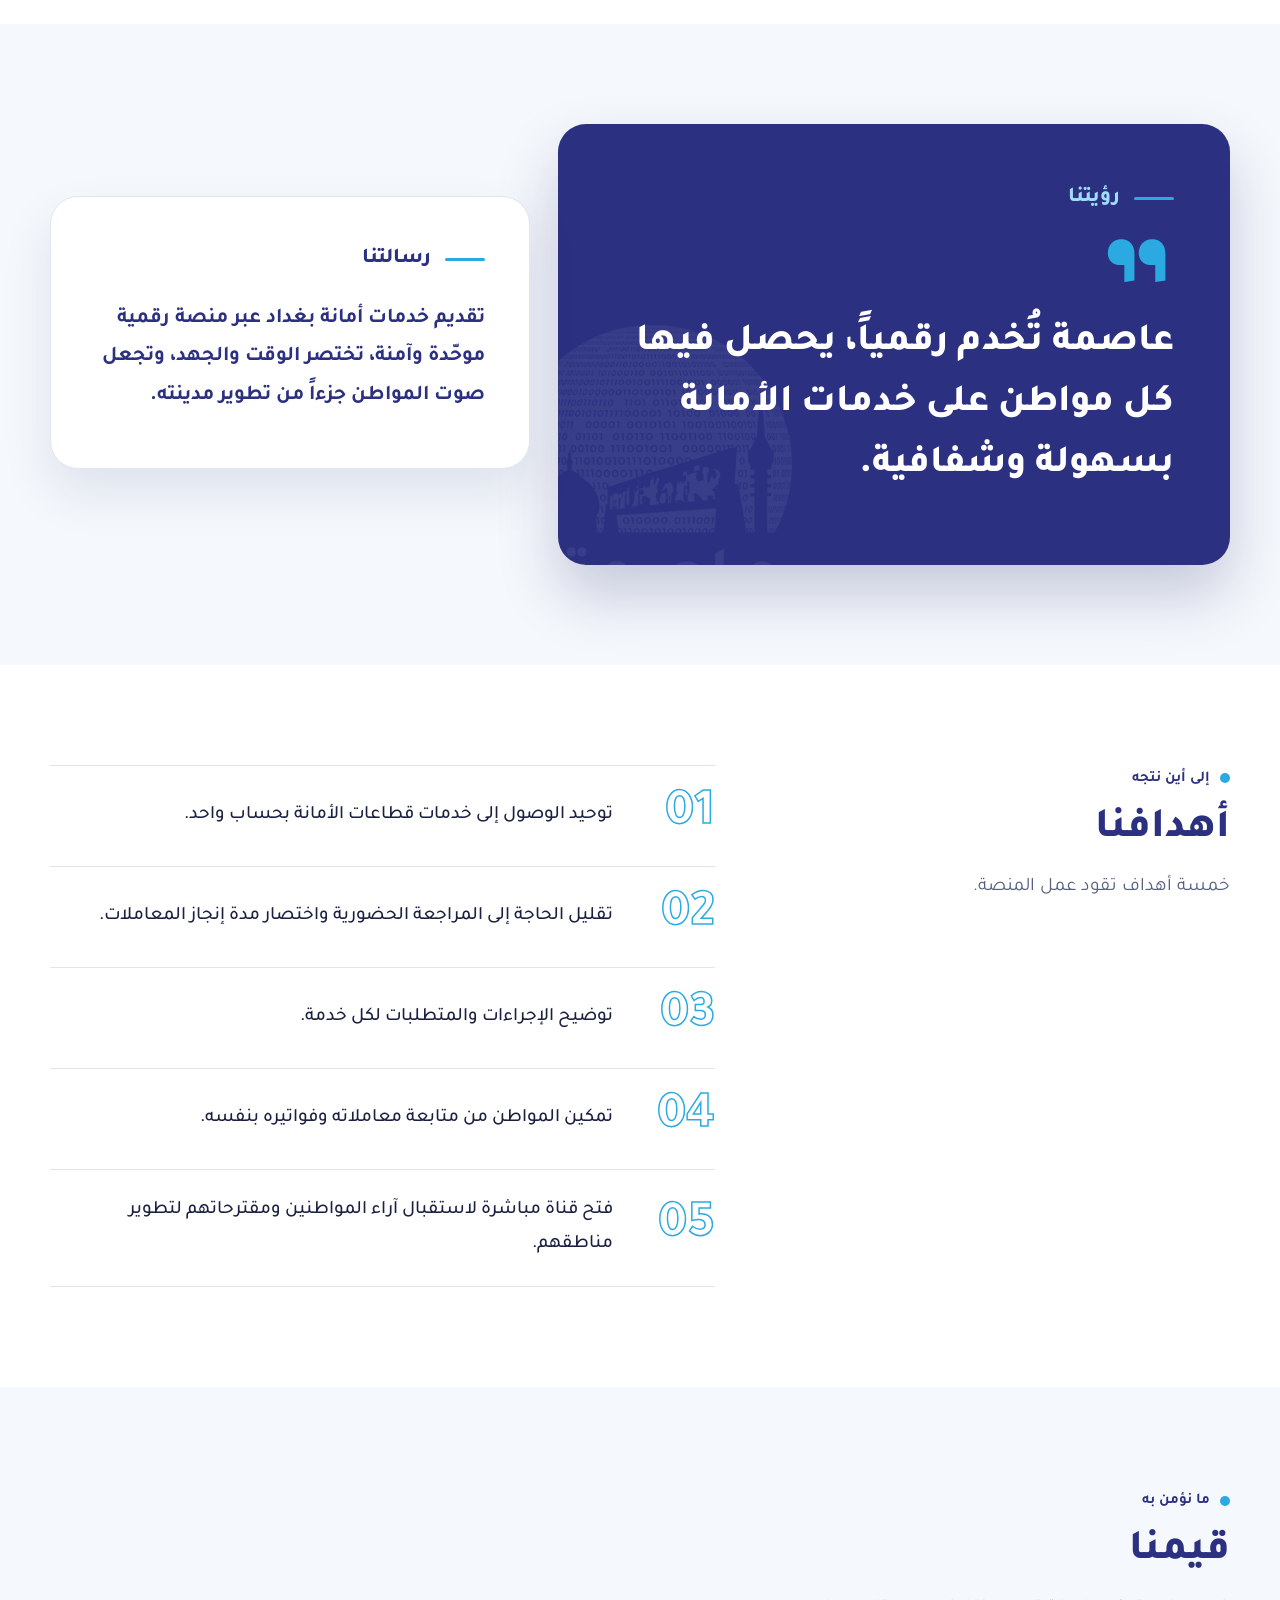
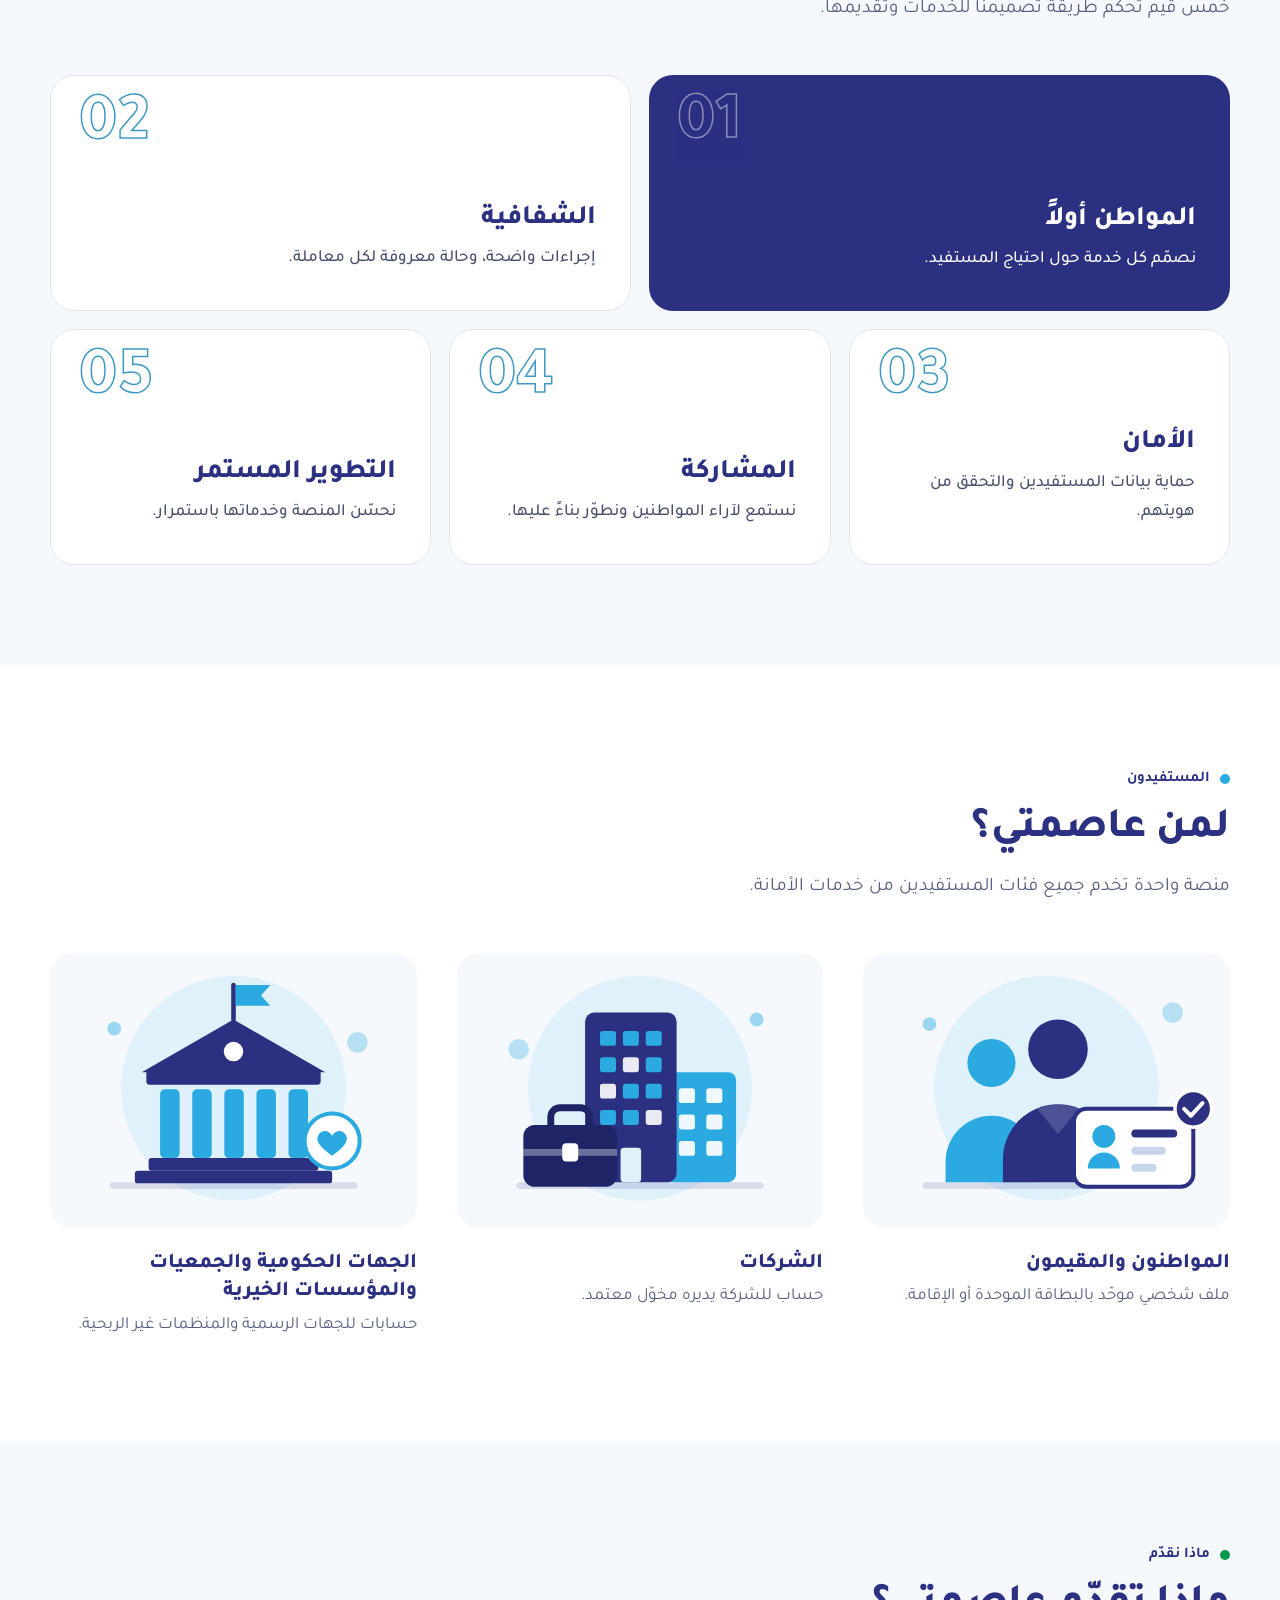
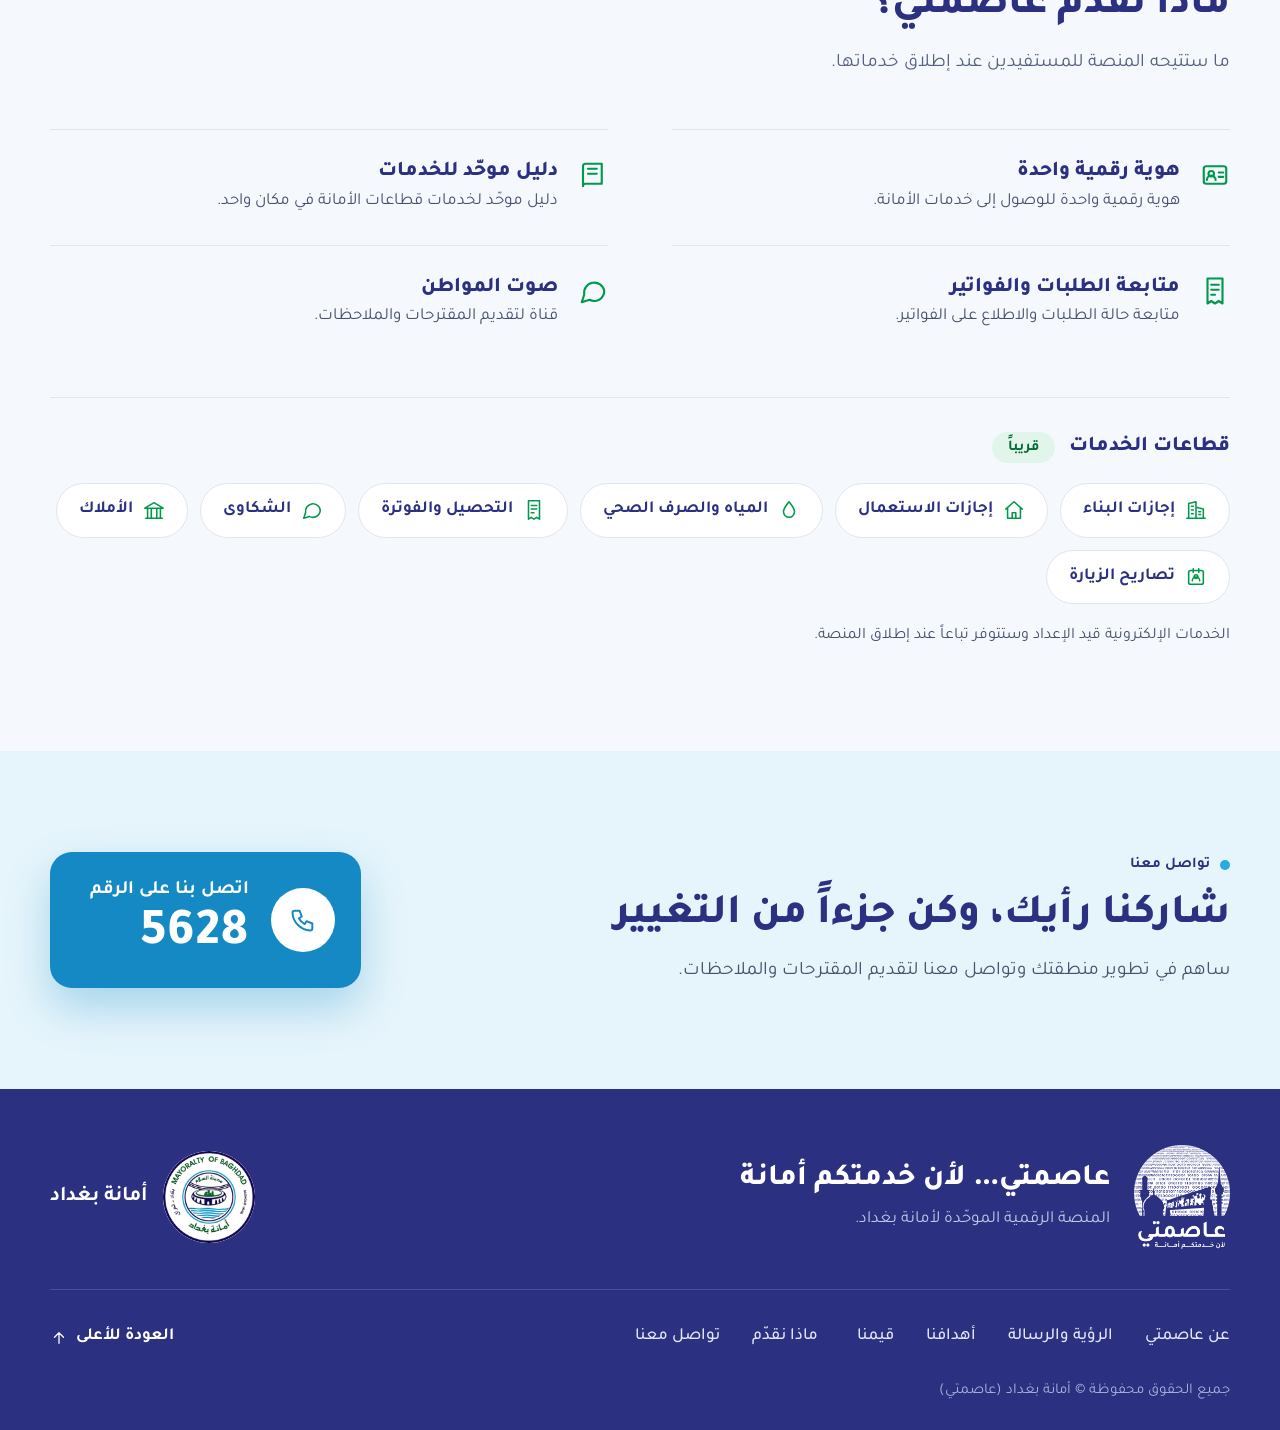
==== commit e289ba44: "Remove files, text, styles and script the live site does not use Drops the README, five unused trans" ====
--- a/index.html
+++ b/index.html
@@ -13,7 +13,7 @@
   <link rel="preconnect" href="https://fonts.googleapis.com">
   <link rel="preconnect" href="https://fonts.gstatic.com" crossorigin>
   <link href="https://fonts.googleapis.com/css2?family=Tajawal:wght@400;500;700;800&display=swap" rel="stylesheet">
-  <link rel="stylesheet" href="assets/css/style.css?v=322">
+  <link rel="stylesheet" href="assets/css/style.css?v=332">
   <noscript><style>html:not(.ready) body { visibility: visible; }</style></noscript>
 </head>
 <body>
@@ -275,7 +275,7 @@
             <p data-i18n="footer.text"></p>
           </div>
         </div>
-        <span class="owner"><img src="assets/img/baghdad.png?v=2" alt="" width="92" height="92"><span data-i18n="footer.owner"></span></span>
+        <span class="owner"><img src="assets/img/baghdad.png?v=3" alt="" width="92" height="92"><span data-i18n="footer.owner"></span></span>
       </div>
       <div class="footer-bottom">
         <ul class="footer-links"><li><a href="#about" data-i18n="nav.about"></a></li><li><a href="#vision" data-i18n="nav.vision"></a></li><li><a href="#goals" data-i18n="nav.goals"></a></li><li><a href="#values" data-i18n="nav.values"></a></li><li><a href="#offer" data-i18n="nav.offer"></a></li><li><a href="#contact" data-i18n="nav.contact"></a></li></ul>
@@ -285,6 +285,6 @@
     </div>
   </footer>
 
-  <script src="assets/js/site.js?v=32"></script>
+  <script src="assets/js/site.js?v=33"></script>
 </body>
 </html>
--- a/assets/css/style.css
+++ b/assets/css/style.css
@@ -63,21 +63,16 @@
 .nav { position: relative; display: flex; align-items: center; gap: 20px; min-height: 96px; }
 .brand { display: flex; align-items: center; gap: 14px; min-width: 44px; min-height: 44px; }
 .brand img { height: 72px; width: auto; }
-.brand-sep { width: 1px; height: 38px; background: var(--line); }
-.brand .brand-owner { height: 46px; width: 46px; border-radius: 50%; }
-.brand-text { max-width: 76px; font-size: 15px; font-weight: 700; line-height: 1.35; color: var(--navy); }
 .links { display: flex; gap: 2px; margin-inline: auto; }
 .links a { position: relative; padding: 12px 15px; font-weight: 500; color: var(--ink); transition: color .2s; }
 .links a::after { content: ""; position: absolute; inset-inline: 15px; bottom: 4px; height: 3px; border-radius: 3px; background: var(--green); transform: scaleX(0); transition: transform .25s var(--ease); }
 .links a:hover, .links a.active { color: var(--navy); }
 .links a:hover::after, .links a.active::after { transform: scaleX(1); }
 .links a.active { font-weight: 700; }
-.links a.m-only { display: none; }
 .tools { display: flex; align-items: center; gap: 12px; }
 .lang-btn { display: inline-flex; align-items: center; gap: 8px; min-height: 44px; padding: 8px 18px; background: #fff; border: 1px solid var(--line); border-radius: 999px; font-size: 16px; font-weight: 500; color: var(--navy); transition: border-color .2s, background .2s; }
 .lang-btn svg { color: var(--blue-ink); }
 .lang-btn:hover { border-color: var(--blue); background: var(--sky); }
-.nav-cta { padding: 9px 22px; }
 .nav-toggle { display: none; align-items: center; justify-content: center; min-width: 46px; min-height: 46px; background: var(--navy); border: 0; padding: 8px; border-radius: 12px; color: #fff; }
 
 /* ---------- hero ---------- */
@@ -137,7 +132,6 @@
 .vm-mission p { font-size: 21px; font-weight: 700; line-height: 1.85; color: var(--navy); }
 .vm-mark { position: absolute; inset-inline-end: -46px; bottom: -64px; width: 280px; height: auto; opacity: .07; pointer-events: none; }
 
-
 .split { display: grid; grid-template-columns: .8fr 1.2fr; gap: 72px; align-items: start; }
 .split .sec-head { position: sticky; top: 130px; margin-bottom: 0; }
 .goals li { display: flex; align-items: center; gap: 28px; padding: 24px 0; border-bottom: 1px solid var(--line); }
@@ -159,7 +153,6 @@
 .v2 p, .v3 p, .v4 p, .v5 p { color: var(--body); }
 .v2 .idx, .v3 .idx, .v4 .idx, .v5 .idx { color: var(--blue-ink); opacity: .8; }
 
-
 .who { display: grid; grid-template-columns: repeat(3, 1fr); gap: 40px; }
 .who-item img { width: 100%; height: auto; border-radius: 22px; background: var(--alt); margin-bottom: 22px; transition: transform .4s var(--ease); }
 .who-item:hover img { transform: translateY(-6px); }
@@ -167,7 +160,6 @@
 .who-item p { color: var(--muted); }
 
 /* ---------- offer + sectors ---------- */
-.section.sky { background: var(--sky); }
 .offers { display: grid; grid-template-columns: repeat(2, 1fr); gap: 0 64px; }
 .offer { display: flex; gap: 20px; align-items: flex-start; padding: 28px 0; border-top: 1px solid var(--line); }
 .offer-ic { flex: none; color: var(--green); margin-top: 2px; }
@@ -181,7 +173,6 @@
 .sector-grid li { display: inline-flex; align-items: center; gap: 10px; background: #fff; border-radius: 999px; padding: 11px 22px; font-weight: 700; color: var(--navy); border: 1px solid var(--line); }
 .sector-grid li svg { flex: none; color: var(--green); }
 .sectors-note { margin-top: 18px; color: var(--body); font-size: 16px; }
-
 
 /* ---------- contact ---------- */
 .section.blue { background: var(--sky); }
@@ -241,10 +232,8 @@
   .hi-bar, .vm, .who, .about-grid, .split, .offers { grid-template-columns: 1fr; }
   .about-grid, .split { gap: 44px; }
   .split .sec-head { position: static; }
-  .vm-inner, .mission .vm-inner { max-width: none; padding: 60px 24px; }
   .section { padding: 70px 0; }
   .contact { grid-template-columns: 1fr; gap: 30px; }
-  .footer-grid { grid-template-columns: 1fr 1fr; gap: 40px; }
   .footer-brand { grid-column: 1 / -1; }
   .who { gap: 44px; }
   .who-item img { max-width: 420px; }
@@ -253,12 +242,10 @@
   .container { width: calc(100% - 36px); }
   .values { grid-template-columns: 1fr; row-gap: 28px; }
   .value h3 { margin-top: 10px; }
-  .footer-grid { grid-template-columns: 1fr; }
   .goals li { gap: 16px; padding: 20px 0; }
   .goals .num { min-width: 52px; font-size: 38px; }
   .goals p { font-size: 17px; }
   .about-art { padding-inline-start: 40px; }
-  .about-art .frame { inset-inline-end: -8px; }
   .phone b { font-size: 46px; }
   .phone { width: 100%; }
   .hero-actions .btn { width: 100%; justify-content: center; }
@@ -278,22 +265,17 @@
   .footer-brand { flex-direction: column; align-items: flex-start; gap: 16px; }
 }
 @media (max-width: 1180px) {
-  .brand-text { display: none; }
   .links a { padding: 12px 10px; }
   .links a::after { inset-inline: 10px; }
 }
 @media (max-width: 900px) {
-  .links a.m-only { display: block; }
   .links a::after { display: none; }
   .links a.active { background: var(--sky); border-radius: 12px; }
   .brand img { height: 58px; }
-  .brand .brand-owner { height: 38px; width: 38px; }
-  .nav-cta { display: none; }
   .about-art { margin-inline-start: 26px; }
   .about-art .badge { inset-inline-start: -26px; }
 }
 @media (max-width: 600px) {
-  .brand-sep, .brand .brand-owner { display: none; }
   .about-art .badge img { width: 64px; }
 }
 @media (min-width: 601px) and (max-width: 900px) {
